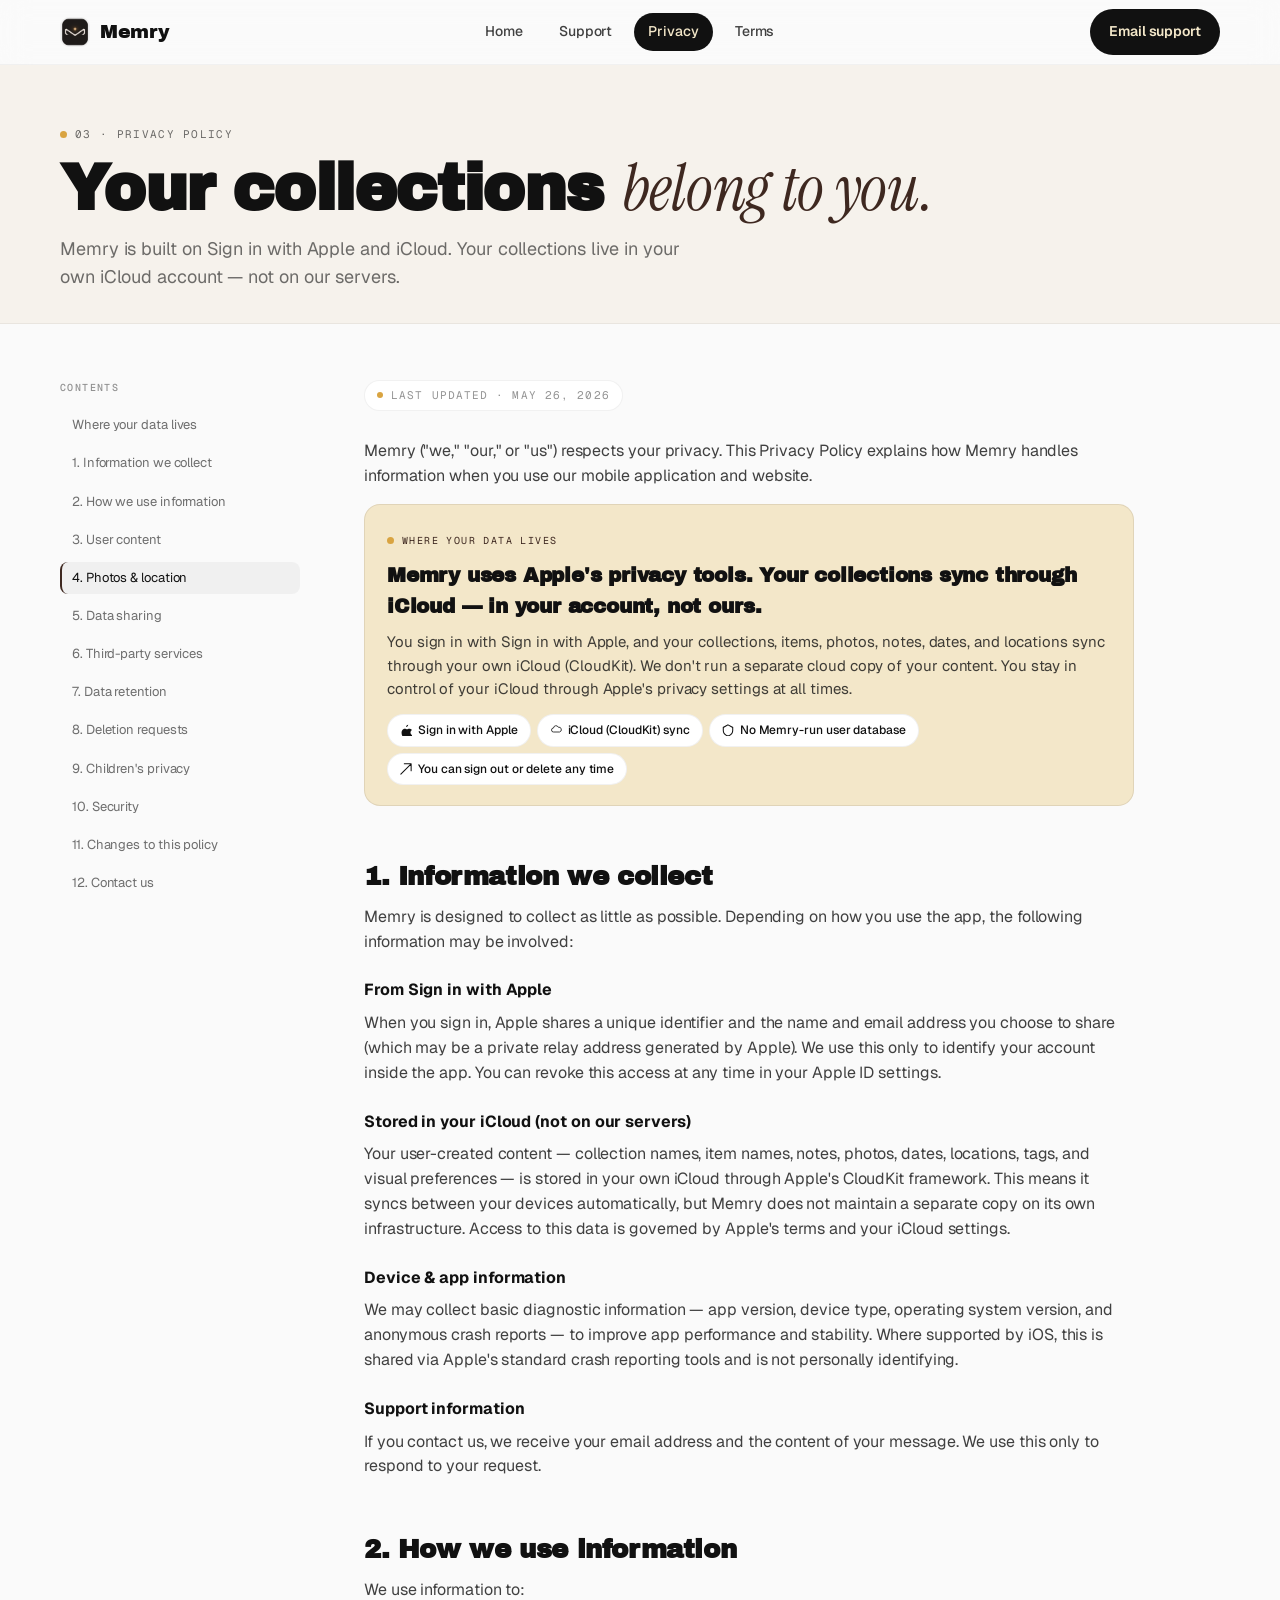
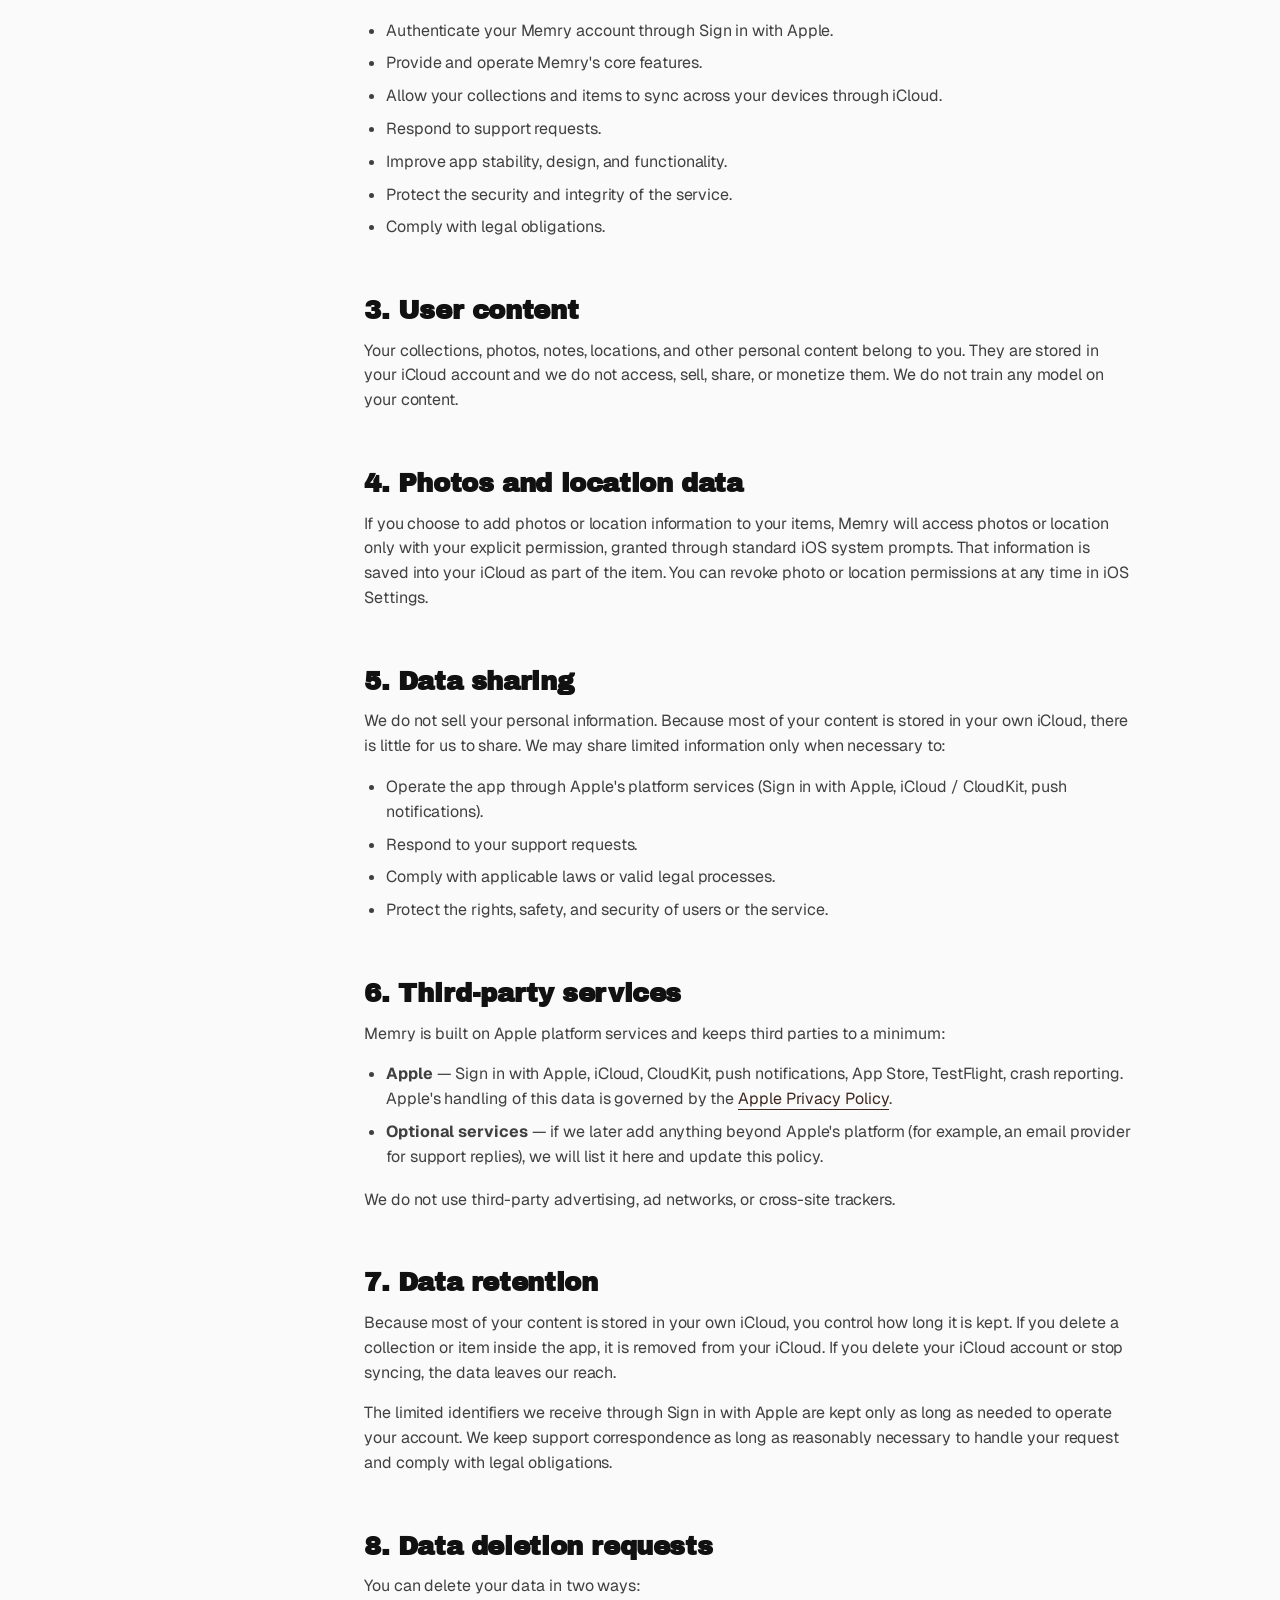
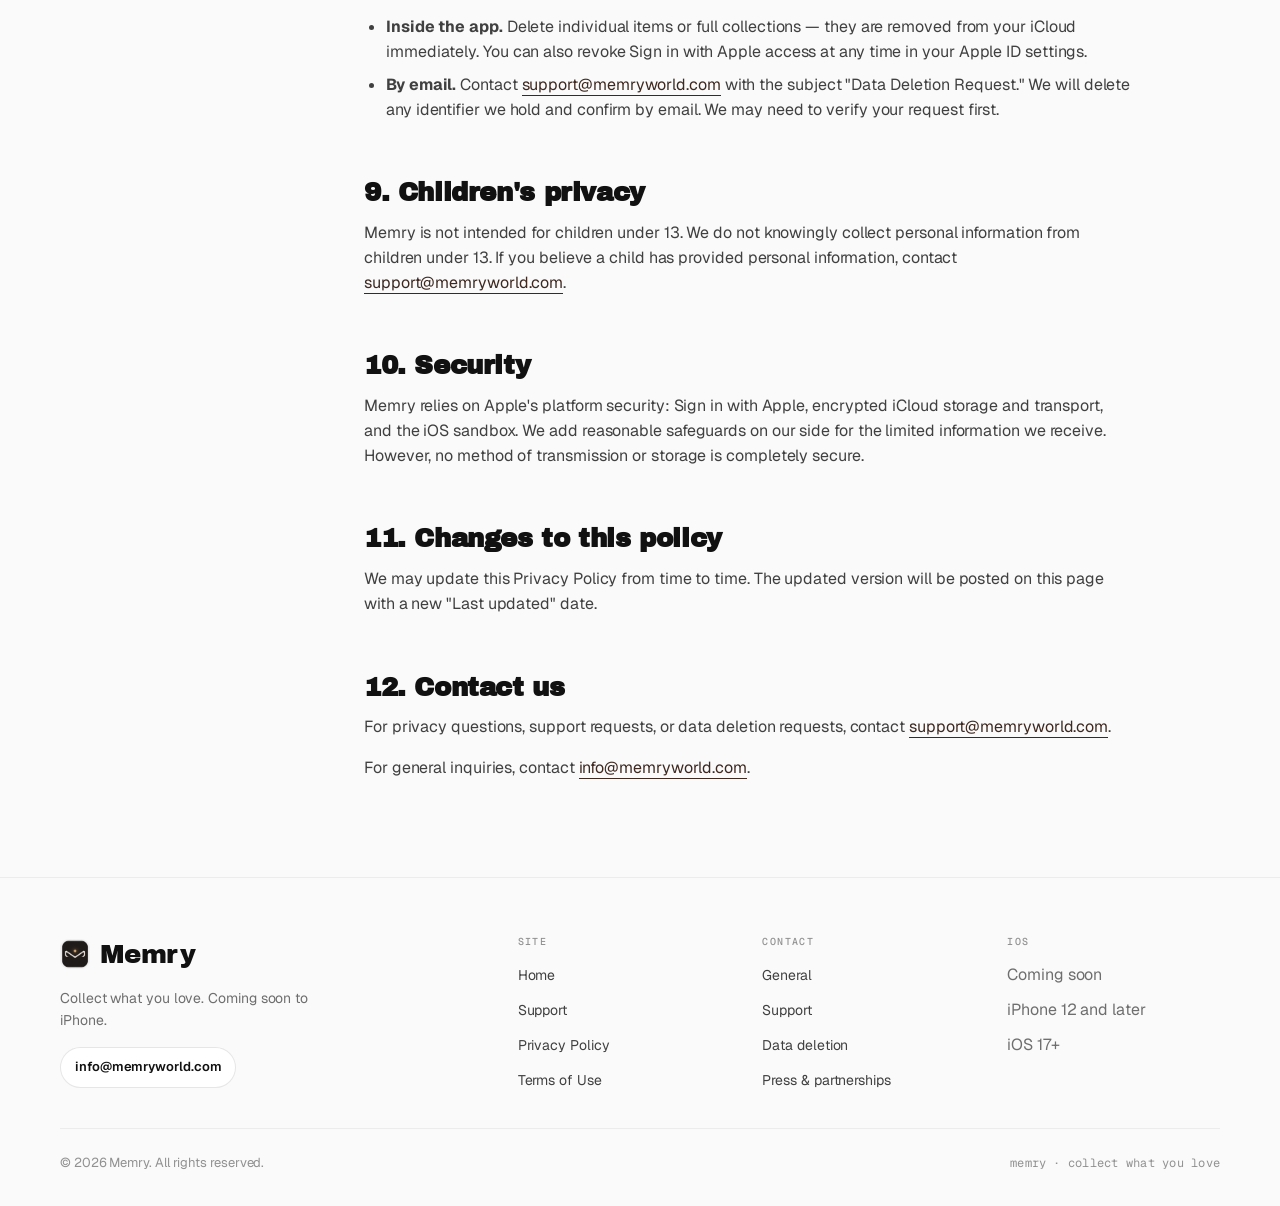
==== privacy.html @ 136f2e0a "Polish: real logo, real Custom Looks screen, mobile pager, misc fixes Brand & icons - assets/icon.pn" ====
<!doctype html>
<html lang="en">
<head>
  <meta charset="utf-8"/>
  <meta name="viewport" content="width=device-width, initial-scale=1, viewport-fit=cover"/>
  <meta name="theme-color" content="#F6F2EC"/>
  <title>Privacy Policy · Memry</title>
  <meta name="description" content="How Memry handles your information. Memry uses Sign in with Apple and iCloud — your collections live in your own iCloud."/>

  <link rel="preconnect" href="https://fonts.googleapis.com"/>
  <link rel="preconnect" href="https://fonts.gstatic.com" crossorigin/>
  <link href="https://fonts.googleapis.com/css2?family=Geist:wght@400;500;600;700&family=Geist+Mono:wght@400;500&family=Archivo+Black&family=Instrument+Serif:ital@0;1&display=swap" rel="stylesheet"/>
  <link rel="stylesheet" href="assets/site.css"/>
  <link rel="icon" type="image/png" href="/assets/icon.png"/>
  <link rel="apple-touch-icon" href="/assets/icon.png"/>
  <style>
    /* small page-local accents for the highlight panel */
    .highlight-card {
      background: var(--cream);
      border: 1px solid rgba(62,40,32,0.10);
      border-radius: var(--radius);
      padding: 22px 22px 20px;
      margin: 0 0 32px;
      position: relative;
    }
    .highlight-card .hc-eyebrow {
      font-family: 'Geist Mono', monospace; font-size: 10px; letter-spacing: 0.14em;
      text-transform: uppercase; color: var(--cocoa); display: inline-flex; align-items: center; gap: 8px;
    }
    .highlight-card .hc-dot { width: 7px; height: 7px; border-radius: 4px; background: var(--mustard); }
    .highlight-card h3 {
      font-family: 'Archivo Black', sans-serif; font-size: 20px; letter-spacing: -0.01em;
      margin: 8px 0 8px;
    }
    .highlight-card p { margin: 0; color: var(--ink80); font-size: 15px; }
    .highlight-card .hc-pills { display: flex; flex-wrap: wrap; gap: 6px; margin-top: 14px; }
    .highlight-card .hc-pill {
      display: inline-flex; align-items: center; gap: 6px;
      background: var(--white); border: 1px solid var(--hair); border-radius: 999px;
      padding: 6px 12px; font-size: 12px; font-weight: 500;
    }
    .highlight-card .hc-pill svg { display: block; }
  </style>
</head>
<body>

<header class="site-header">
  <div class="bar">
    <a href="/" class="brand" aria-label="Memry home">
      <img class="logo-mark" src="/assets/icon.png" alt="" width="30" height="30"/>
      <span class="wordmark">Memry</span>
    </a>
    <nav class="nav nav-desktop" aria-label="Primary">
      <a href="/">Home</a>
      <a href="/support">Support</a>
      <a href="/privacy" class="is-active">Privacy</a>
      <a href="/terms">Terms</a>
    </nav>
    <div class="nav-desktop">
      <a class="btn btn-primary" href="mailto:support@memryworld.com">Email support</a>
    </div>
    <button class="menu-btn" data-nav-open aria-label="Open menu">
      <svg viewBox="0 0 18 18" fill="none"><path d="M2 5h14M2 9h14M2 13h14" stroke="currentColor" stroke-width="1.6" stroke-linecap="round"/></svg>
    </button>
  </div>
</header>

<div class="nav-sheet" data-nav-sheet>
  <div class="panel">
    <div style="display:flex;align-items:center;justify-content:space-between;margin-bottom:8px;">
      <div class="brand"><img class="logo-mark" src="/assets/icon.png" alt="" width="30" height="30"/><span class="wordmark">Memry</span></div>
      <button class="menu-btn" data-nav-close aria-label="Close menu">
        <svg viewBox="0 0 18 18" fill="none"><path d="M4 4l10 10M14 4L4 14" stroke="currentColor" stroke-width="1.6" stroke-linecap="round"/></svg>
      </button>
    </div>
    <a href="/">Home</a>
    <a href="/support">Support</a>
    <a href="/privacy">Privacy</a>
    <a href="/terms">Terms</a>
  </div>
</div>

<section class="doc-hero">
  <div class="wrap">
    <div class="eyebrow"><span style="width:7px;height:7px;border-radius:4px;background:var(--mustard);"></span> 03 · Privacy Policy</div>
    <h1>Your collections <span class="serif">belong to you.</span></h1>
    <p>Memry is built on Sign in with Apple and iCloud. Your collections live in your own iCloud account — not on our servers.</p>
  </div>
</section>

<section class="doc">
  <div class="wrap">
    <div class="doc-grid">

      <aside class="doc-toc">
        <h4>Contents</h4>
        <ul>
          <li><a href="#where">Where your data lives</a></li>
          <li><a href="#information">1. Information we collect</a></li>
          <li><a href="#use">2. How we use information</a></li>
          <li><a href="#content">3. User content</a></li>
          <li><a href="#photos">4. Photos &amp; location</a></li>
          <li><a href="#sharing">5. Data sharing</a></li>
          <li><a href="#third-party">6. Third-party services</a></li>
          <li><a href="#retention">7. Data retention</a></li>
          <li><a href="#deletion">8. Deletion requests</a></li>
          <li><a href="#children">9. Children's privacy</a></li>
          <li><a href="#security">10. Security</a></li>
          <li><a href="#changes">11. Changes to this policy</a></li>
          <li><a href="#contact">12. Contact us</a></li>
        </ul>
      </aside>

      <div class="doc-body">

        <div class="updated">
          <span style="width:6px;height:6px;border-radius:3px;background:var(--mustard);"></span>
          Last updated · May 26, 2026
        </div>

        <p>Memry ("we," "our," or "us") respects your privacy. This Privacy Policy explains how Memry handles information when you use our mobile application and website.</p>

        <!-- Highlight summary -->
        <div class="highlight-card" id="where">
          <span class="hc-eyebrow"><span class="hc-dot"></span> Where your data lives</span>
          <h3>Memry uses Apple's privacy tools. Your collections sync through iCloud — in your account, not ours.</h3>
          <p>You sign in with Sign in with Apple, and your collections, items, photos, notes, dates, and locations sync through your own iCloud (CloudKit). We don't run a separate cloud copy of your content. You stay in control of your iCloud through Apple's privacy settings at all times.</p>
          <div class="hc-pills">
            <span class="hc-pill"><svg width="12" height="12" viewBox="0 0 24 24" fill="currentColor" aria-hidden="true"><path d="M16.365 1.43c0 1.14-.49 2.27-1.18 3.08-.74.9-1.99 1.57-2.99 1.54-.12-1.06.4-2.2 1.14-2.99.82-.88 2.12-1.57 3.03-1.63zM20.93 17.14c-.03-3.32 2.71-4.92 2.83-5-1.54-2.26-3.94-2.57-4.79-2.6-2.04-.21-3.98 1.2-5.02 1.2-1.03 0-2.62-1.17-4.32-1.14-2.22.03-4.28 1.29-5.43 3.27-2.32 4.02-.59 9.94 1.66 13.21 1.1 1.6 2.4 3.38 4.11 3.32 1.66-.07 2.29-1.06 4.3-1.06 2.01 0 2.57 1.06 4.32 1.03 1.78-.03 2.91-1.62 3.99-3.23 1.27-1.85 1.79-3.66 1.82-3.76-.04-.02-3.48-1.34-3.51-5.31z"/></svg> Sign in with Apple</span>
            <span class="hc-pill"><svg width="12" height="12" viewBox="0 0 24 24" fill="none"><path d="M7 16a4 4 0 010-8 5 5 0 019.6-1.5A4 4 0 0119 16H7z" stroke="currentColor" stroke-width="1.6"/></svg> iCloud (CloudKit) sync</span>
            <span class="hc-pill"><svg width="12" height="12" viewBox="0 0 14 14" fill="none"><path d="M7 1l5.5 3v3.5c0 3.3-2.4 5.5-5.5 6.5C3.9 13 1.5 10.8 1.5 7.5V4L7 1z" stroke="currentColor" stroke-width="1.2"/></svg> No Memry-run user database</span>
            <span class="hc-pill"><svg width="12" height="12" viewBox="0 0 14 14" fill="none"><path d="M1 13L13 1M5 1h8v8" stroke="currentColor" stroke-width="1.2" stroke-linecap="round" stroke-linejoin="round"/></svg> You can sign out or delete any time</span>
          </div>
        </div>

        <h2 id="information">1. Information we collect</h2>
        <p>Memry is designed to collect as little as possible. Depending on how you use the app, the following information may be involved:</p>
        <h3>From Sign in with Apple</h3>
        <p>When you sign in, Apple shares a unique identifier and the name and email address you choose to share (which may be a private relay address generated by Apple). We use this only to identify your account inside the app. You can revoke this access at any time in your Apple ID settings.</p>
        <h3>Stored in your iCloud (not on our servers)</h3>
        <p>Your user-created content — collection names, item names, notes, photos, dates, locations, tags, and visual preferences — is stored in your own iCloud through Apple's CloudKit framework. This means it syncs between your devices automatically, but Memry does not maintain a separate copy on its own infrastructure. Access to this data is governed by Apple's terms and your iCloud settings.</p>
        <h3>Device &amp; app information</h3>
        <p>We may collect basic diagnostic information — app version, device type, operating system version, and anonymous crash reports — to improve app performance and stability. Where supported by iOS, this is shared via Apple's standard crash reporting tools and is not personally identifying.</p>
        <h3>Support information</h3>
        <p>If you contact us, we receive your email address and the content of your message. We use this only to respond to your request.</p>

        <h2 id="use">2. How we use information</h2>
        <p>We use information to:</p>
        <ul>
          <li>Authenticate your Memry account through Sign in with Apple.</li>
          <li>Provide and operate Memry's core features.</li>
          <li>Allow your collections and items to sync across your devices through iCloud.</li>
          <li>Respond to support requests.</li>
          <li>Improve app stability, design, and functionality.</li>
          <li>Protect the security and integrity of the service.</li>
          <li>Comply with legal obligations.</li>
        </ul>

        <h2 id="content">3. User content</h2>
        <p>Your collections, photos, notes, locations, and other personal content belong to you. They are stored in your iCloud account and we do not access, sell, share, or monetize them. We do not train any model on your content.</p>

        <h2 id="photos">4. Photos and location data</h2>
        <p>If you choose to add photos or location information to your items, Memry will access photos or location only with your explicit permission, granted through standard iOS system prompts. That information is saved into your iCloud as part of the item. You can revoke photo or location permissions at any time in iOS Settings.</p>

        <h2 id="sharing">5. Data sharing</h2>
        <p>We do not sell your personal information. Because most of your content is stored in your own iCloud, there is little for us to share. We may share limited information only when necessary to:</p>
        <ul>
          <li>Operate the app through Apple's platform services (Sign in with Apple, iCloud / CloudKit, push notifications).</li>
          <li>Respond to your support requests.</li>
          <li>Comply with applicable laws or valid legal processes.</li>
          <li>Protect the rights, safety, and security of users or the service.</li>
        </ul>

        <h2 id="third-party">6. Third-party services</h2>
        <p>Memry is built on Apple platform services and keeps third parties to a minimum:</p>
        <ul>
          <li><strong>Apple</strong> — Sign in with Apple, iCloud, CloudKit, push notifications, App Store, TestFlight, crash reporting. Apple's handling of this data is governed by the <a class="link" href="https://www.apple.com/legal/privacy/" target="_blank" rel="noopener">Apple Privacy Policy</a>.</li>
          <li><strong>Optional services</strong> — if we later add anything beyond Apple's platform (for example, an email provider for support replies), we will list it here and update this policy.</li>
        </ul>
        <p>We do not use third-party advertising, ad networks, or cross-site trackers.</p>

        <h2 id="retention">7. Data retention</h2>
        <p>Because most of your content is stored in your own iCloud, you control how long it is kept. If you delete a collection or item inside the app, it is removed from your iCloud. If you delete your iCloud account or stop syncing, the data leaves our reach.</p>
        <p>The limited identifiers we receive through Sign in with Apple are kept only as long as needed to operate your account. We keep support correspondence as long as reasonably necessary to handle your request and comply with legal obligations.</p>

        <h2 id="deletion">8. Data deletion requests</h2>
        <p>You can delete your data in two ways:</p>
        <ul>
          <li><strong>Inside the app.</strong> Delete individual items or full collections — they are removed from your iCloud immediately. You can also revoke Sign in with Apple access at any time in your Apple ID settings.</li>
          <li><strong>By email.</strong> Contact <a class="link" href="mailto:support@memryworld.com?subject=Data%20Deletion%20Request">support@memryworld.com</a> with the subject "Data Deletion Request." We will delete any identifier we hold and confirm by email. We may need to verify your request first.</li>
        </ul>

        <h2 id="children">9. Children's privacy</h2>
        <p>Memry is not intended for children under 13. We do not knowingly collect personal information from children under 13. If you believe a child has provided personal information, contact <a class="link" href="mailto:support@memryworld.com">support@memryworld.com</a>.</p>

        <h2 id="security">10. Security</h2>
        <p>Memry relies on Apple's platform security: Sign in with Apple, encrypted iCloud storage and transport, and the iOS sandbox. We add reasonable safeguards on our side for the limited information we receive. However, no method of transmission or storage is completely secure.</p>

        <h2 id="changes">11. Changes to this policy</h2>
        <p>We may update this Privacy Policy from time to time. The updated version will be posted on this page with a new "Last updated" date.</p>

        <h2 id="contact">12. Contact us</h2>
        <p>For privacy questions, support requests, or data deletion requests, contact <a class="link" href="mailto:support@memryworld.com">support@memryworld.com</a>.</p>
        <p>For general inquiries, contact <a class="link" href="mailto:info@memryworld.com">info@memryworld.com</a>.</p>

      </div>
    </div>
  </div>
</section>

<footer class="site-footer">
  <div class="wrap">
    <div class="grid">
      <div class="brand-blk">
        <div class="brand" style="margin-bottom:14px;"><img class="logo-mark" src="/assets/icon.png" alt="" width="30" height="30"/><span class="word">Memry</span></div>
        <p>Collect what you love. Coming soon to iPhone.</p>
        <a class="btn btn-soft" href="mailto:info@memryworld.com" style="font-size:13px;padding:9px 14px;">info@memryworld.com</a>
      </div>
      <div>
        <h4>Site</h4>
        <ul><li><a href="/">Home</a></li><li><a href="/support">Support</a></li><li><a href="/privacy">Privacy Policy</a></li><li><a href="/terms">Terms of Use</a></li></ul>
      </div>
      <div>
        <h4>Contact</h4>
        <ul><li><a href="mailto:info@memryworld.com">General</a></li><li><a href="mailto:support@memryworld.com">Support</a></li><li><a href="mailto:support@memryworld.com?subject=Data%20Deletion%20Request">Data deletion</a></li><li><a href="mailto:info@memryworld.com?subject=Press">Press &amp; partnerships</a></li></ul>
      </div>
      <div>
        <h4>iOS</h4>
        <ul><li><span class="muted">Coming soon</span></li><li><span class="muted">iPhone 12 and later</span></li><li><span class="muted">iOS 17+</span></li></ul>
      </div>
    </div>
    <div class="legal"><div>© 2026 Memry. All rights reserved.</div><div class="mono">memry · collect what you love</div></div>
  </div>
</footer>

<script src="assets/site.js"></script>
</body>
</html>
---- assets/site.css ----
/* =========================================================================
   Memry · marketing site
   Visual DNA continues the in-app system: warm white, near-black ink,
   storybook pastel grounds, Rhode-warm accents, Geist + Archivo Black.
   ========================================================================= */

:root {
  /* Surfaces */
  --white:   #FFFFFF;
  --paper:   #FAFAFA;
  --paper2:  #F4F4F3;
  --warm:    #F6F2EC;        /* warm off-white band */
  --hair:    rgba(17,17,17,0.06);
  --hairS:   rgba(17,17,17,0.04);
  --line:    rgba(17,17,17,0.10);

  /* Ink */
  --ink:     #111111;
  --ink80:   rgba(17,17,17,0.80);
  --ink60:   rgba(17,17,17,0.60);
  --ink45:   rgba(17,17,17,0.45);
  --ink30:   rgba(17,17,17,0.30);

  /* Storybook pastel grounds */
  --blush:   #F7D5D5;
  --mint:    #CFE3D2;
  --butter:  #F6E7B2;
  --sky:     #C9DEEA;
  --lilac:   #DDD0E6;
  --peach:   #F4D7C2;
  --sage:    #D4DFC7;
  --rose:    #EFBAB7;
  --cream:   #F3E7C9;

  /* Deeper accents — wordmarks, subjects, stamps */
  --cocoa:   #3E2820;
  --mustard: #D9A441;
  --tomato:  #E04B3B;
  --navy:    #1E2A55;
  --forest:  #2E4A36;
  --plum:    #6B4A6E;
  --clay:    #C07258;
  --hotpink: #E85A8C;

  --radius-sm: 10px;
  --radius:    16px;
  --radius-lg: 24px;
  --radius-xl: 32px;

  --shadow-sm: 0 1px 2px rgba(17,17,17,0.04), 0 1px 1px rgba(17,17,17,0.03);
  --shadow:    0 8px 24px -8px rgba(17,17,17,0.10), 0 2px 6px rgba(17,17,17,0.04);
  --shadow-lg: 0 24px 48px -16px rgba(17,17,17,0.18), 0 6px 16px rgba(17,17,17,0.06);

  --container: 1200px;
  --gutter: 20px;
}

* { box-sizing: border-box; }
html { scroll-behavior: smooth; -webkit-text-size-adjust: 100%; }
body {
  margin: 0;
  background: var(--paper);
  color: var(--ink);
  font-family: 'Geist', -apple-system, BlinkMacSystemFont, 'Helvetica Neue', sans-serif;
  font-size: 16px;
  line-height: 1.55;
  letter-spacing: -0.005em;
  -webkit-font-smoothing: antialiased;
  text-rendering: optimizeLegibility;
}

img, svg { display: block; max-width: 100%; }
a { color: inherit; text-decoration: none; }
button { font: inherit; cursor: pointer; }

/* utilities --------------------------------------------------------------- */
.mono     { font-family: 'Geist Mono', ui-monospace, Menlo, monospace; letter-spacing: 0.02em; }
.display  { font-family: 'Archivo Black', 'Geist', sans-serif; letter-spacing: -0.015em; line-height: 0.96; }
.serif    { font-family: 'Instrument Serif', 'Iowan Old Style', Georgia, serif; font-style: italic; letter-spacing: -0.005em; }
.wrap     { max-width: var(--container); margin: 0 auto; padding: 0 var(--gutter); }
.eyebrow  { font-family: 'Geist Mono', ui-monospace, Menlo, monospace; font-size: 11px; letter-spacing: 0.12em; text-transform: uppercase; color: var(--ink60); }
.muted    { color: var(--ink60); }

/* =========================================================================
   HEADER
   ========================================================================= */
.site-header {
  position: sticky; top: 0; z-index: 50;
  background: rgba(250,250,250,0.82);
  backdrop-filter: saturate(180%) blur(14px);
  -webkit-backdrop-filter: saturate(180%) blur(14px);
  border-bottom: 1px solid var(--hairS);
}
.site-header .bar {
  display: flex; align-items: center; justify-content: space-between;
  height: 64px; max-width: var(--container); margin: 0 auto; padding: 0 var(--gutter);
}
.brand { display: flex; align-items: center; gap: 10px; }
.brand .logo-mark {
  width: 30px; height: 30px; border-radius: 9px;
  display: block;
  object-fit: cover;
}
.brand .wordmark {
  font-family: 'Archivo Black', sans-serif; font-size: 19px; letter-spacing: -0.015em; color: var(--ink);
}

.nav { display: flex; align-items: center; gap: 8px; }
.nav a {
  padding: 8px 14px; border-radius: 999px; font-size: 14px; font-weight: 500; color: var(--ink80);
  transition: background .15s, color .15s;
}
.nav a:hover { background: var(--hair); color: var(--ink); }
.nav a.is-active { background: var(--ink); color: var(--cream); }

.btn {
  display: inline-flex; align-items: center; gap: 8px;
  padding: 11px 18px; border-radius: 999px; font-size: 14px; font-weight: 600;
  border: 1px solid transparent; transition: transform .15s, background .15s, border-color .15s, box-shadow .15s;
  white-space: nowrap;
}
.btn-primary { background: var(--ink); color: var(--cream); }
.btn-primary:hover { transform: translateY(-1px); box-shadow: var(--shadow); }
.btn-ghost  { background: transparent; color: var(--ink); border-color: var(--line); }
.btn-ghost:hover  { background: var(--ink); color: var(--cream); border-color: var(--ink); }
.btn-soft   { background: var(--white); color: var(--ink); border-color: var(--line); }
.btn-soft:hover { background: var(--ink); color: var(--cream); border-color: var(--ink); }

.menu-btn {
  display: none; width: 40px; height: 40px; border-radius: 999px;
  border: 1px solid var(--line); background: var(--white); color: var(--ink);
  align-items: center; justify-content: center;
}
.menu-btn svg { width: 18px; height: 18px; }

@media (max-width: 760px) {
  .nav-desktop { display: none; }
  .menu-btn    { display: inline-flex; }
  .site-header .bar { height: 60px; }
}

/* mobile nav sheet */
.nav-sheet {
  position: fixed; inset: 0; z-index: 60; background: rgba(17,17,17,0.36);
  opacity: 0; pointer-events: none; transition: opacity .2s;
}
.nav-sheet[data-open="true"] { opacity: 1; pointer-events: auto; }
.nav-sheet .panel {
  position: absolute; top: 12px; right: 12px; left: 12px;
  background: var(--white); border-radius: var(--radius-lg); padding: 22px;
  box-shadow: var(--shadow-lg);
  transform: translateY(-12px) scale(0.98); transition: transform .25s;
}
.nav-sheet[data-open="true"] .panel { transform: translateY(0) scale(1); }
.nav-sheet .panel a {
  display: flex; align-items: center; justify-content: space-between;
  padding: 14px 4px; border-bottom: 1px solid var(--hairS);
  font-size: 17px; font-weight: 500;
}
.nav-sheet .panel a:last-of-type { border-bottom: 0; }
.nav-sheet .panel .cta { margin-top: 16px; display: grid; gap: 10px; }

/* =========================================================================
   HERO
   ========================================================================= */
.hero {
  position: relative;
  padding: 64px 0 60px;
  overflow: hidden;
}
.hero .grid {
  display: grid; grid-template-columns: 1.05fr 0.95fr; gap: 56px; align-items: center;
}
.hero .eyebrow { margin-bottom: 18px; display: inline-flex; align-items: center; gap: 8px; }
.hero .eyebrow .dot { width: 7px; height: 7px; border-radius: 4px; background: var(--mustard); }

.headline {
  font-family: 'Archivo Black', sans-serif;
  font-size: clamp(40px, 7vw, 84px);
  line-height: 0.96; letter-spacing: -0.025em;
  margin: 0 0 22px;
  text-wrap: balance;
}
.headline .serif {
  font-family: 'Instrument Serif', Georgia, serif;
  font-weight: 400; font-style: italic;
  letter-spacing: -0.01em;
  color: var(--cocoa);
}
.sub {
  font-size: clamp(16px, 1.6vw, 19px); color: var(--ink60);
  max-width: 52ch; margin: 0 0 28px;
  text-wrap: pretty;
}
.cta-row { display: flex; flex-wrap: wrap; gap: 10px; align-items: center; }

.tiny-meta {
  margin-top: 22px; display: flex; flex-wrap: wrap; gap: 18px; align-items: center;
  color: var(--ink45); font-size: 13px;
}
.tiny-meta .pill {
  display: inline-flex; align-items: center; gap: 8px;
  padding: 6px 12px; border: 1px solid var(--line); border-radius: 999px;
  background: var(--white);
}

/* hero stage — phone + floating stickers */
.hero-stage {
  position: relative; aspect-ratio: 1/1.02;
  display: grid; place-items: center;
}
.phone {
  position: relative;
  width: 290px; aspect-ratio: 1206 / 2622;
  border-radius: 46px;
  background: #111;
  padding: 8px;
  box-shadow:
    0 40px 80px -30px rgba(17,17,17,0.45),
    0 18px 36px -16px rgba(17,17,17,0.20),
    inset 0 0 0 1.5px rgba(255,255,255,0.06);
  z-index: 2;
}
.phone .screen {
  position: relative;
  width: 100%; height: 100%;
  background: var(--paper);
  border-radius: 38px;
  overflow: hidden;
}

.float {
  position: absolute; z-index: 3;
  filter: drop-shadow(0 18px 28px rgba(17,17,17,0.16));
  animation: floaty 7s ease-in-out infinite;
}
.float.f1 { top: 4%; left: auto; right: calc(50% + 130px); width: 150px; animation-delay: -1.2s; }
.float.f2 { top: 12%; right: 1%;  width: 130px; animation-delay: -2.4s; }
.float.f3 { bottom: 18%; left: 1%; width: 160px; animation-delay: -3.6s; }
.float.f4 { bottom: 4%; right: 4%; width: 140px; animation-delay: -4.8s; }
@keyframes floaty {
  0%,100% { transform: translateY(0) rotate(var(--r,0deg)); }
  50%     { transform: translateY(-10px) rotate(calc(var(--r,0deg) + 1.2deg)); }
}

/* postage-stamp wrapper for the travel stamp float */
.stamp-postage {
  width: 100%;
  display: block;
  filter: drop-shadow(0 10px 16px rgba(17,17,17,0.18));
}
.stamp-postage svg {
  display: block; width: 100%; height: auto;
}

@media (max-width: 1024px) {
  .hero { padding: 28px 0 40px; }
  .hero .grid { grid-template-columns: 1fr; gap: 28px; }
  .hero-stage {
    aspect-ratio: auto;
    height: auto;
    min-height: 0;
    padding: 36px 6px;
    width: 100%;
    max-width: 480px;
    margin: 0 auto;
  }
  .phone {
    width: min(78vw, 320px);
    padding: 7px;
    border-radius: 40px;
  }
  .phone .screen { border-radius: 33px; }
  /* tighter floats that peek from the corners of the phone */
  .float.f1 { top: 0;    left: 0;    right: auto; width: 118px; }
  .float.f2 { top: 14%;  right: 0;   width: 100px; }
  .float.f3 { bottom: 18%; left: 0;  width: 122px; }
  .float.f4 { bottom: 0; right: 0;   width: 110px; }
}
@media (max-width: 420px) {
  .hero-stage { padding: 24px 0; }
  .phone { width: 80vw; }
  .float.f1 { width: 92px;  top: 0;    left: 0; }
  .float.f2 { width: 80px;  top: 12%;  right: 0; }
  .float.f3 { width: 96px;  bottom: 16%; left: 0; }
  .float.f4 { width: 86px;  bottom: 0; right: 0; }
}

/* sticker base */
.sticker {
  border-radius: 18px;
  border: 4px solid var(--white);
  background: var(--white);
  overflow: hidden;
  transform: rotate(var(--r,0deg));
}
.sticker .pad {
  border-radius: 14px;
  padding: 14px 14px 12px;
  display: grid; gap: 6px;
}
.sticker .top {
  display: flex; align-items: center; gap: 8px;
  font-family: 'Geist Mono', monospace; font-size: 10px; letter-spacing: 0.08em; text-transform: uppercase;
}
.sticker .num {
  font-family: 'Archivo Black', sans-serif; font-size: 28px; line-height: 1;
}
.sticker .lbl {
  font-size: 13px; font-weight: 600;
}

/* =========================================================================
   SECTION SHELL
   ========================================================================= */
.section { padding: 88px 0; position: relative; }
.section.compact { padding: 64px 0; }
.section.warm { background: var(--warm); }
.section.cocoa { background: var(--cocoa); color: var(--cream); }
.section.cocoa .muted { color: rgba(243,231,201,0.7); }
.section.cocoa .eyebrow { color: rgba(243,231,201,0.7); }

.section .head {
  display: flex; align-items: flex-end; justify-content: space-between;
  gap: 24px; margin-bottom: 40px;
}
.section .head .title {
  font-family: 'Archivo Black', sans-serif;
  font-size: clamp(30px, 4.5vw, 52px); line-height: 1.0; letter-spacing: -0.02em;
  margin: 12px 0 0; max-width: 22ch; text-wrap: balance;
}
.section .head .title .serif {
  font-family: 'Instrument Serif', Georgia, serif; font-style: italic; font-weight: 400;
  color: var(--cocoa);
}
.section.cocoa .head .title .serif { color: var(--butter); }
.section .head p { color: var(--ink60); max-width: 36ch; margin: 0; font-size: 16px; }

@media (max-width: 1024px) {
  .section { padding: 64px 0; }
  .section .head { flex-direction: column; align-items: flex-start; gap: 12px; margin-bottom: 28px; }
}

/* =========================================================================
   3-UP CARDS (What is Memry, Why Memry)
   ========================================================================= */
.three-up { display: grid; grid-template-columns: repeat(3, 1fr); gap: 16px; }
@media (max-width: 1024px) { .three-up { grid-template-columns: repeat(2, 1fr); } }
@media (max-width: 640px)  { .three-up { grid-template-columns: 1fr; } }

.tile {
  position: relative;
  background: var(--white);
  border: 1px solid var(--hair);
  border-radius: var(--radius-lg);
  padding: 24px;
  display: flex; flex-direction: column; gap: 14px;
  min-height: 260px;
  transition: transform .25s, box-shadow .25s, border-color .25s;
}
.tile:hover { transform: translateY(-3px); box-shadow: var(--shadow); border-color: var(--line); }
.tile .icon {
  width: 56px; height: 56px; border-radius: 16px;
  display: grid; place-items: center;
}
.tile h3 {
  font-family: 'Archivo Black', sans-serif; font-size: 22px; letter-spacing: -0.01em; margin: 6px 0 0;
}
.tile p { color: var(--ink60); margin: 0; font-size: 15px; }
.tile .stamp {
  position: absolute; top: 18px; right: 18px;
  font-family: 'Geist Mono', monospace; font-size: 10px; letter-spacing: 0.12em;
  text-transform: uppercase; color: var(--ink30);
}

/* =========================================================================
   FEATURE TABS
   ========================================================================= */
.feat-wrap {
  background: var(--white); border: 1px solid var(--hair); border-radius: var(--radius-lg);
  overflow: hidden;
}
.feat-tabs {
  display: flex; overflow-x: auto; gap: 4px; padding: 12px;
  border-bottom: 1px solid var(--hair); scrollbar-width: none;
}
.feat-tabs::-webkit-scrollbar { display: none; }
.feat-tab {
  border: 1px solid transparent;
  background: transparent;
  padding: 10px 16px; border-radius: 999px; white-space: nowrap;
  font-size: 14px; font-weight: 600; color: var(--ink60);
  transition: background .15s, color .15s, border-color .15s;
  display: inline-flex; align-items: center; gap: 8px;
}
.feat-tab .idx {
  font-family: 'Geist Mono', monospace; font-size: 10px; color: var(--ink30); font-weight: 500;
}
.feat-tab:hover { color: var(--ink); background: var(--paper2); }
.feat-tab[aria-selected="true"] {
  background: var(--ink); color: var(--cream); border-color: var(--ink);
}
.feat-tab[aria-selected="true"] .idx { color: rgba(243,231,201,0.55); }

.feat-panel {
  display: grid; grid-template-columns: 1fr 1fr; gap: 0;
  min-height: 460px;
}
@media (max-width: 1024px) { .feat-panel { grid-template-columns: 1fr; } }

.feat-text { padding: 44px; display: flex; flex-direction: column; justify-content: center; gap: 18px; }
.feat-text .eyebrow { display: inline-flex; align-items: center; gap: 8px; }
.feat-text h3 {
  font-family: 'Archivo Black', sans-serif;
  font-size: clamp(28px, 3.4vw, 40px); letter-spacing: -0.02em; line-height: 1.0;
  margin: 0;
}
.feat-text p { color: var(--ink60); margin: 0; font-size: 16px; max-width: 38ch; }
.feat-text ul { list-style: none; padding: 0; margin: 4px 0 0; display: grid; gap: 8px; }
.feat-text li { display: flex; align-items: center; gap: 10px; font-size: 14px; color: var(--ink80); }
.feat-text li .dot { width: 6px; height: 6px; border-radius: 4px; background: var(--cocoa); }

.feat-visual { position: relative; overflow: hidden; min-height: 380px; }

/* mini device frame for the feature visuals */
.feat-device {
  position: absolute; inset: 0;
  display: grid; place-items: center;
  padding: 28px;
}
.feat-device .mini {
  position: relative;
  width: min(56%, 232px); aspect-ratio: 1206 / 2622;
  border-radius: 36px;
  background: #111;
  padding: 6px;
  box-shadow:
    0 30px 60px -20px rgba(0,0,0,0.35),
    0 12px 28px -10px rgba(0,0,0,0.22),
    inset 0 0 0 1.2px rgba(255,255,255,0.06);
  transform: rotate(var(--mr, -3deg));
  transition: transform .45s cubic-bezier(.2,.7,.3,1.2);
}
.feat-panel:hover .feat-device .mini { transform: rotate(0) translateY(-4px); }
.feat-device .mini img {
  display: block;
  width: 100%; height: 100%;
  object-fit: cover;
  border-radius: 30px;
}
.feat-device .deco-sticker {
  position: absolute;
  font-family: 'Geist Mono', monospace; font-size: 10px;
  text-transform: uppercase; letter-spacing: 0.1em;
  padding: 6px 11px; border-radius: 999px;
  background: var(--white); border: 1px solid var(--hair);
  box-shadow: 0 10px 24px rgba(17,17,17,0.10);
  z-index: 2;
  display: inline-flex; align-items: center; gap: 8px;
}
.feat-device .deco-sticker .dot { width: 7px; height: 7px; border-radius: 4px; }

@media (max-width: 1024px) {
  .feat-device { padding: 32px; }
  .feat-device .mini { width: 200px; }
}

/* mobile pagination dots — replace the scrolly tab row at narrow widths */
.feat-dots {
  display: none;
  justify-content: center;
  align-items: center;
  gap: 4px;
  padding: 14px 12px 16px;
  border-top: 1px solid var(--hair);
  background: var(--white);
}
.feat-dot {
  border: 0; background: transparent;
  min-width: 34px; height: 30px;
  padding: 0 8px;
  border-radius: 999px;
  font-family: 'Geist Mono', monospace; font-size: 11px; letter-spacing: 0.08em;
  color: var(--ink30);
  cursor: pointer;
  transition: background .18s, color .18s, transform .18s;
}
.feat-dot:hover { background: var(--paper2); color: var(--ink60); }
.feat-dot[aria-selected="true"] {
  background: var(--ink); color: var(--cream);
}
@media (max-width: 760px) {
  .feat-dots { display: flex; }
  /* hide the cramped tab row on mobile — the dot pager takes over */
  .feat-tabs { display: none; }
}

/* =========================================================================
   EXAMPLE COLLECTIONS — horizontal carousel + grid
   ========================================================================= */
.ex-rail {
  display: grid; grid-auto-flow: column; grid-auto-columns: 240px;
  gap: 16px; overflow-x: auto; padding: 4px 4px 28px;
  scroll-snap-type: x mandatory;
  scrollbar-width: none; -webkit-overflow-scrolling: touch;
}
.ex-rail::-webkit-scrollbar { display: none; }
.ex-card {
  scroll-snap-align: start;
  background: var(--white); border: 1px solid var(--hair); border-radius: var(--radius);
  padding: 14px; display: flex; flex-direction: column; gap: 12px;
  transition: transform .2s, box-shadow .2s;
}
.ex-card:hover { transform: translateY(-3px); box-shadow: var(--shadow); }
.ex-card .cover {
  position: relative; aspect-ratio: 1/1; border-radius: 12px; overflow: hidden;
}
.ex-card .meta {
  display: flex; align-items: center; justify-content: space-between;
}
.ex-card .name {
  font-family: 'Archivo Black', sans-serif; font-size: 15px; letter-spacing: -0.01em;
  line-height: 1.15;
}
.ex-card .cat { font-family: 'Geist Mono', monospace; font-size: 10px; letter-spacing: 0.08em; text-transform: uppercase; color: var(--ink45); }
.ex-card .count { font-size: 12px; color: var(--ink45); font-weight: 600; }

/* =========================================================================
   LAUNCH SECTION
   ========================================================================= */
.launch {
  background: var(--cocoa); color: var(--cream);
  border-radius: var(--radius-xl);
  padding: 56px;
  position: relative; overflow: hidden;
}
.launch .grid { display: grid; grid-template-columns: 1.1fr 0.9fr; gap: 32px; align-items: center; }
.launch h2 {
  font-family: 'Archivo Black', sans-serif;
  font-size: clamp(34px, 4.6vw, 56px); line-height: 1; letter-spacing: -0.02em; margin: 0 0 16px;
}
.launch h2 .serif { font-family: 'Instrument Serif', Georgia, serif; font-style: italic; font-weight: 400; color: var(--butter); }
.launch p { color: rgba(243,231,201,0.78); font-size: 17px; max-width: 42ch; margin: 0 0 28px; }
.launch .btn-cream { background: var(--cream); color: var(--cocoa); }
.launch .btn-cream:hover { background: var(--white); }
.launch .btn-outline { background: transparent; color: var(--cream); border-color: rgba(243,231,201,0.3); }
.launch .btn-outline:hover { background: rgba(243,231,201,0.10); border-color: var(--cream); }
.launch .email { display: inline-flex; gap: 8px; align-items: center; margin-top: 18px; color: var(--butter); font-family: 'Geist Mono', monospace; font-size: 13px; }

.launch .passport {
  position: relative; aspect-ratio: 0.72/1; max-width: 360px; justify-self: end;
  border-radius: 18px; background: var(--mustard);
  padding: 20px; box-shadow: 0 30px 60px -20px rgba(0,0,0,0.4);
  transform: rotate(-2deg);
}
.launch .passport::after {
  content: ''; position: absolute; inset: 14px; border: 1.5px solid rgba(62,40,32,0.35);
  border-radius: 12px; pointer-events: none;
}
.launch .passport .pass-top { display: flex; justify-content: space-between; color: var(--cocoa); font-family: 'Geist Mono', monospace; font-size: 11px; letter-spacing: 0.1em; }
.launch .passport .crest {
  margin: 32px auto 18px; width: 110px; height: 110px;
}
.launch .passport .pass-name {
  font-family: 'Archivo Black', sans-serif; font-size: 32px; letter-spacing: -0.02em; text-align: center; color: var(--cocoa);
}
.launch .passport .pass-sub {
  font-family: 'Instrument Serif', Georgia, serif; font-style: italic; text-align: center; color: rgba(62,40,32,0.7); font-size: 14px; margin-top: 4px;
}
.launch .passport .stamps {
  position: absolute; inset: 0; pointer-events: none;
}
.launch .passport .stamp {
  position: absolute; width: 78px; height: 78px; border-radius: 50%;
  border: 2px dashed rgba(62,40,32,0.4); display: grid; place-items: center;
  color: rgba(62,40,32,0.55); font-family: 'Geist Mono', monospace; font-size: 9px; text-align: center;
  line-height: 1.2; padding: 4px;
}
.launch .passport .stamp.s1 { top: 16%; right: -22px; transform: rotate(12deg); }
.launch .passport .stamp.s2 { bottom: 22%; left: -22px; transform: rotate(-14deg); }

@media (max-width: 1024px) {
  .launch { padding: 32px; border-radius: var(--radius-lg); }
  .launch .grid { grid-template-columns: 1fr; gap: 28px; }
  .launch .passport { transform: rotate(-2deg) scale(0.85); justify-self: center; margin-top: 6px; }
}

/* =========================================================================
   FOOTER
   ========================================================================= */
.site-footer {
  background: var(--paper); padding: 56px 0 32px;
  border-top: 1px solid var(--hair);
}
.site-footer .grid {
  display: grid; grid-template-columns: 2fr 1fr 1fr 1fr; gap: 32px;
  padding-bottom: 36px; border-bottom: 1px solid var(--hair);
}
.site-footer .brand-blk .word {
  font-family: 'Archivo Black', sans-serif; font-size: 26px; letter-spacing: -0.02em;
}
.site-footer .brand-blk p { color: var(--ink60); margin: 6px 0 16px; max-width: 28ch; font-size: 14px; }
.site-footer h4 {
  font-family: 'Geist Mono', monospace; font-size: 10px; letter-spacing: 0.14em;
  text-transform: uppercase; color: var(--ink45); margin: 0 0 14px; font-weight: 500;
}
.site-footer ul { list-style: none; padding: 0; margin: 0; display: grid; gap: 10px; }
.site-footer li a { font-size: 14px; color: var(--ink80); transition: color .15s; }
.site-footer li a:hover { color: var(--ink); }
.site-footer .legal {
  display: flex; justify-content: space-between; align-items: center;
  padding-top: 24px; color: var(--ink45); font-size: 13px;
}
.site-footer .legal .mono { font-size: 12px; }

@media (max-width: 1024px) {
  .site-footer .grid { grid-template-columns: 1fr 1fr; gap: 28px; }
  .site-footer .brand-blk { grid-column: 1 / -1; }
  .site-footer .legal { flex-direction: column; gap: 8px; align-items: flex-start; }
}
@media (max-width: 520px) {
  .site-footer .grid { grid-template-columns: 1fr; }
}

/* =========================================================================
   DOC PAGES (support / privacy / terms)
   ========================================================================= */
.doc-hero {
  padding: 56px 0 32px;
  border-bottom: 1px solid var(--hair);
  background: var(--warm);
}
.doc-hero .eyebrow { margin-bottom: 14px; display: inline-flex; align-items: center; gap: 8px; }
.doc-hero h1 {
  font-family: 'Archivo Black', sans-serif; font-size: clamp(36px, 5.5vw, 64px);
  letter-spacing: -0.025em; line-height: 1; margin: 0 0 14px;
}
.doc-hero h1 .serif { font-family: 'Instrument Serif', Georgia, serif; font-style: italic; font-weight: 400; color: var(--cocoa); }
.doc-hero p { color: var(--ink60); font-size: 18px; max-width: 54ch; margin: 0; }

.doc { padding: 56px 0 80px; }
.doc-grid { display: grid; grid-template-columns: 240px 1fr; gap: 64px; align-items: start; }
@media (max-width: 1024px) { .doc-grid { grid-template-columns: 1fr; gap: 24px; } }

.doc-toc {
  position: sticky; top: 80px;
  font-size: 13px;
}
.doc-toc h4 {
  font-family: 'Geist Mono', monospace; font-size: 10px; letter-spacing: 0.14em;
  text-transform: uppercase; color: var(--ink45); margin: 0 0 14px; font-weight: 500;
}
.doc-toc ul { list-style: none; padding: 0; margin: 0; display: grid; gap: 6px; }
.doc-toc a {
  display: block; padding: 6px 10px; border-radius: 8px; color: var(--ink60);
  border-left: 2px solid transparent;
  transition: background .15s, color .15s, border-color .15s;
}
.doc-toc a:hover { background: var(--paper2); color: var(--ink); }
@media (max-width: 1024px) {
  .doc-toc { position: static; }
  .doc-toc ul { display: flex; flex-wrap: wrap; gap: 6px; }
  .doc-toc a { padding: 8px 14px; border-radius: 999px; background: var(--white); border: 1px solid var(--hair); border-left: 1px solid var(--hair); }
}

.doc-body { max-width: 70ch; font-size: 16px; }
.doc-body h2 {
  font-family: 'Archivo Black', sans-serif; font-size: 26px; letter-spacing: -0.015em;
  margin: 56px 0 14px; line-height: 1.1; scroll-margin-top: 90px;
}
.doc-body h2:first-child { margin-top: 0; }
.doc-body h3 {
  font-size: 16px; font-weight: 700; margin: 24px 0 8px; letter-spacing: -0.005em;
}
.doc-body p { color: var(--ink80); margin: 0 0 16px; }
.doc-body ul { color: var(--ink80); margin: 0 0 18px; padding-left: 22px; }
.doc-body li { margin-bottom: 8px; }
.doc-body a.link { color: var(--cocoa); border-bottom: 1px solid currentColor; }
.doc-body a.link:hover { color: var(--ink); }
.doc-body .updated {
  display: inline-flex; align-items: center; gap: 8px;
  font-family: 'Geist Mono', monospace; font-size: 11px; letter-spacing: 0.1em;
  color: var(--ink45); text-transform: uppercase;
  background: var(--white); border: 1px solid var(--hair);
  padding: 6px 12px; border-radius: 999px; margin-bottom: 28px;
}

/* contact card (support) */
.contact-row { display: grid; grid-template-columns: 1fr 1fr; gap: 16px; margin-bottom: 32px; }
@media (max-width: 600px) { .contact-row { grid-template-columns: 1fr; } }
.contact-card {
  background: var(--white); border: 1px solid var(--hair); border-radius: var(--radius);
  padding: 22px;
}
.contact-card .lbl { font-family: 'Geist Mono', monospace; font-size: 10px; letter-spacing: 0.14em; text-transform: uppercase; color: var(--ink45); }
.contact-card h3 { font-family: 'Archivo Black', sans-serif; font-size: 18px; letter-spacing: -0.01em; margin: 6px 0 10px; }
.contact-card p { font-size: 14px; color: var(--ink60); margin: 0 0 14px; }
.contact-card a.email {
  display: inline-flex; align-items: center; gap: 8px;
  font-family: 'Geist Mono', monospace; font-size: 13px; color: var(--cocoa);
  background: var(--cream); padding: 8px 14px; border-radius: 999px;
}
.contact-card a.email:hover { background: var(--butter); color: var(--cocoa); }

/* FAQ */
.faq { display: grid; gap: 10px; }
.faq details {
  background: var(--white); border: 1px solid var(--hair); border-radius: var(--radius);
  padding: 4px 4px; transition: box-shadow .2s;
}
.faq details[open] { box-shadow: var(--shadow); }
.faq summary {
  list-style: none; padding: 18px 20px; cursor: pointer;
  display: flex; align-items: center; justify-content: space-between; gap: 16px;
  font-weight: 600; font-size: 16px;
}
.faq summary::-webkit-details-marker { display: none; }
.faq summary .icon {
  width: 28px; height: 28px; border-radius: 999px;
  background: var(--paper2); display: grid; place-items: center;
  flex-shrink: 0; transition: transform .25s, background .15s;
}
.faq summary .icon svg { width: 12px; height: 12px; }
.faq details[open] summary .icon { transform: rotate(45deg); background: var(--cocoa); color: var(--cream); }
.faq details[open] summary .icon svg path { stroke: var(--cream); }
.faq .body {
  padding: 0 20px 20px; color: var(--ink60); font-size: 15px; max-width: 64ch;
}
.faq .body a { color: var(--cocoa); border-bottom: 1px solid currentColor; }

/* reveal-on-scroll */
[data-reveal] { opacity: 0; transform: translateY(14px); transition: opacity .7s, transform .7s; transition-delay: var(--d, 0s); }
[data-reveal].in { opacity: 1; transform: none; }

@media (prefers-reduced-motion: reduce) {
  *, *::before, *::after { animation: none !important; transition: none !important; }
  [data-reveal] { opacity: 1; transform: none; }
}

/* =========================================================================
   INTERACTIONS · Phone screen-state cycling
   ========================================================================= */
.phone-states {
  position: absolute;
  inset: 0;
  overflow: hidden;
  border-radius: inherit;
}
.phone-state {
  position: absolute; inset: 0;
  opacity: 0; pointer-events: none;
  transform: translateY(6px) scale(0.992);
  transition: opacity .55s ease, transform .55s ease;
  overflow: hidden;
}
.phone-state.is-active {
  opacity: 1; pointer-events: auto;
  transform: none;
}
.phone-state img {
  position: absolute; inset: 0;
  width: 100%; height: 100%;
  object-fit: cover;
  object-position: center top;
  display: block;
}
.phone-state[data-state="map"] .pin {
  animation: pin-pop .6s cubic-bezier(.18,.9,.32,1.28) both;
}
@keyframes pin-pop {
  0%   { transform: scale(0);   }
  60%  { transform: scale(1.18); }
  100% { transform: scale(1);   }
}
.phone-state[data-state="passport"] .pp-stamp {
  animation: stamp-in .55s cubic-bezier(.2,.7,.3,1.2) both;
}
.phone-state[data-state="passport"] .pp-stamp:nth-child(1) { animation-delay: .05s; }
.phone-state[data-state="passport"] .pp-stamp:nth-child(2) { animation-delay: .12s; }
.phone-state[data-state="passport"] .pp-stamp:nth-child(3) { animation-delay: .19s; }
.phone-state[data-state="passport"] .pp-stamp:nth-child(4) { animation-delay: .26s; }
.phone-state[data-state="passport"] .pp-stamp:nth-child(5) { animation-delay: .33s; }
.phone-state[data-state="passport"] .pp-stamp:nth-child(6) { animation-delay: .40s; }
@keyframes stamp-in {
  0%   { opacity: 0; transform: var(--tx, rotate(0deg)) scale(0.4); }
  100% { opacity: 1; }
}

/* screen indicator dots — floating chip in the bottom safe area of the screen */
.phone-dots {
  position: absolute; bottom: 16px; left: 50%; transform: translateX(-50%);
  display: flex; gap: 6px; z-index: 4;
  background: rgba(255,255,255,0.78);
  -webkit-backdrop-filter: blur(10px);
  backdrop-filter: blur(10px);
  padding: 7px 11px; border-radius: 999px;
  border: 1px solid rgba(17,17,17,0.06);
  box-shadow: 0 4px 14px rgba(17,17,17,0.1);
}
.phone-dots button {
  width: 6px; height: 6px; border-radius: 50%;
  background: rgba(17,17,17,0.18); border: 0; padding: 0; cursor: pointer;
  transition: background .25s, width .25s;
}
.phone-dots button.is-active { background: var(--ink); width: 14px; border-radius: 4px; }

/* bottom nav tabs interactivity */
.navtab {
  display: flex; flex-direction: column; align-items: center; gap: 3px;
  cursor: pointer; transition: transform .15s, color .15s;
}
.navtab:hover { transform: translateY(-2px); color: var(--ink) !important; }

/* =========================================================================
   INTERACTIONS · Hero word-cycle (Collect what you LOVE/VISIT/TASTE/SAVE/SHARE)
   ========================================================================= */
.word-cycle {
  position: relative;
  display: inline-block;
  vertical-align: top;
}
.word-cur, .word-nxt {
  display: inline-block;
  position: relative;
  background: linear-gradient(180deg, var(--cocoa) 60%, var(--clay) 100%);
  -webkit-background-clip: text;
  background-clip: text;
  color: transparent;
}
.word-nxt {
  position: absolute; top: 0; left: 0;
  opacity: 0; transform: translateY(0.45em);
}
.word-cycle.swap .word-cur {
  animation: word-out .55s cubic-bezier(.6,.05,.55,.06) forwards;
}
.word-cycle.swap .word-nxt {
  animation: word-in .55s cubic-bezier(.2,.7,.3,1.1) forwards;
}
@keyframes word-out {
  to { opacity: 0; transform: translateY(-0.5em); }
}
@keyframes word-in {
  to { opacity: 1; transform: translateY(0); }
}
.word-period { font-style: normal; }

/* =========================================================================
   INTERACTIONS · Draggable hero stickers
   ========================================================================= */
.float { cursor: grab; touch-action: none; user-select: none; transition: filter .25s; }
.float:active { cursor: grabbing; animation-play-state: paused; }
.float.dragging { animation: none; z-index: 9; filter: drop-shadow(0 22px 36px rgba(17,17,17,0.24)); }
.float.tossed { transition: transform .8s cubic-bezier(.18,.9,.32,1.28); }

/* hint affordance on first hover */
.float::after {
  content: "drag me";
  position: absolute; top: -22px; left: 50%; transform: translateX(-50%);
  background: var(--ink); color: var(--cream);
  font-family: 'Geist Mono', monospace; font-size: 9px;
  letter-spacing: 0.08em; text-transform: uppercase;
  padding: 4px 8px; border-radius: 999px;
  opacity: 0; transition: opacity .2s, transform .2s;
  pointer-events: none; white-space: nowrap;
}
.float:hover::after { opacity: 1; transform: translateX(-50%) translateY(-2px); }

/* =========================================================================
   INTERACTIONS · Example-card tilt
   ========================================================================= */
.ex-card {
  transform-style: preserve-3d;
  will-change: transform;
  transition: transform .25s, box-shadow .25s;
}
.ex-card .cover { transition: transform .3s; transform-style: preserve-3d; }
.ex-card:hover .cover { transform: translateZ(20px); }
.ex-card .name, .ex-card .meta, .ex-card .cat { transition: transform .3s; }
.ex-card:hover .name { transform: translateZ(12px); }

/* tap to flip — back-of-card detail */
.ex-card { position: relative; cursor: pointer; }
.ex-card .back {
  position: absolute; inset: 14px;
  background: var(--cocoa); color: var(--cream);
  border-radius: 12px; padding: 16px;
  opacity: 0; pointer-events: none;
  transform: rotateY(-180deg);
  transition: opacity .4s, transform .5s cubic-bezier(.2,.7,.3,1.2);
  display: flex; flex-direction: column; justify-content: space-between;
}
.ex-card.flipped .back { opacity: 1; pointer-events: auto; transform: rotateY(0); }
.ex-card.flipped .cover,
.ex-card.flipped .name,
.ex-card.flipped .meta,
.ex-card.flipped .cat { opacity: 0.15; }
.ex-card .back .b-eyebrow { font-family: 'Geist Mono', monospace; font-size: 9px; letter-spacing: 0.12em; text-transform: uppercase; color: rgba(243,231,201,0.55); }
.ex-card .back .b-name { font-family: 'Archivo Black', sans-serif; font-size: 16px; line-height: 1.1; letter-spacing: -0.01em; margin: 6px 0; }
.ex-card .back .b-items { display: grid; grid-template-columns: 1fr 1fr; gap: 4px; font-size: 11px; color: var(--butter); margin-top: 6px; }
.ex-card .back .b-items span::before { content: "· "; color: rgba(243,231,201,0.5); }
.ex-card .back .b-cta { font-family: 'Geist Mono', monospace; font-size: 10px; letter-spacing: 0.1em; color: var(--butter); align-self: flex-start; }

/* =========================================================================
   INTERACTIONS · Magnetic CTA buttons
   ========================================================================= */
.btn[data-magnet] { will-change: transform; transition: transform .2s, background .15s; }

/* =========================================================================
   INTERACTIONS · Animated stat counters
   ========================================================================= */
.count-up { font-variant-numeric: tabular-nums; }

/* =========================================================================
   INTERACTIONS · Section eyebrow ticker (subtle scroll-driven)
   ========================================================================= */
.scroll-progress {
  position: fixed; left: 0; right: 0; top: 0; height: 2px;
  background: transparent; z-index: 100; pointer-events: none;
}
.scroll-progress > span {
  display: block; height: 100%; width: 0%;
  background: linear-gradient(90deg, var(--cocoa), var(--mustard), var(--tomato));
  transition: width .08s linear;
}

/* =========================================================================
   INTERACTIONS · Feature tab content slide-in
   ========================================================================= */
.feat-panel { animation: panel-in .45s cubic-bezier(.2,.7,.3,1.1) both; }
@keyframes panel-in {
  0%   { opacity: 0; transform: translateY(8px); }
  100% { opacity: 1; transform: none; }
}
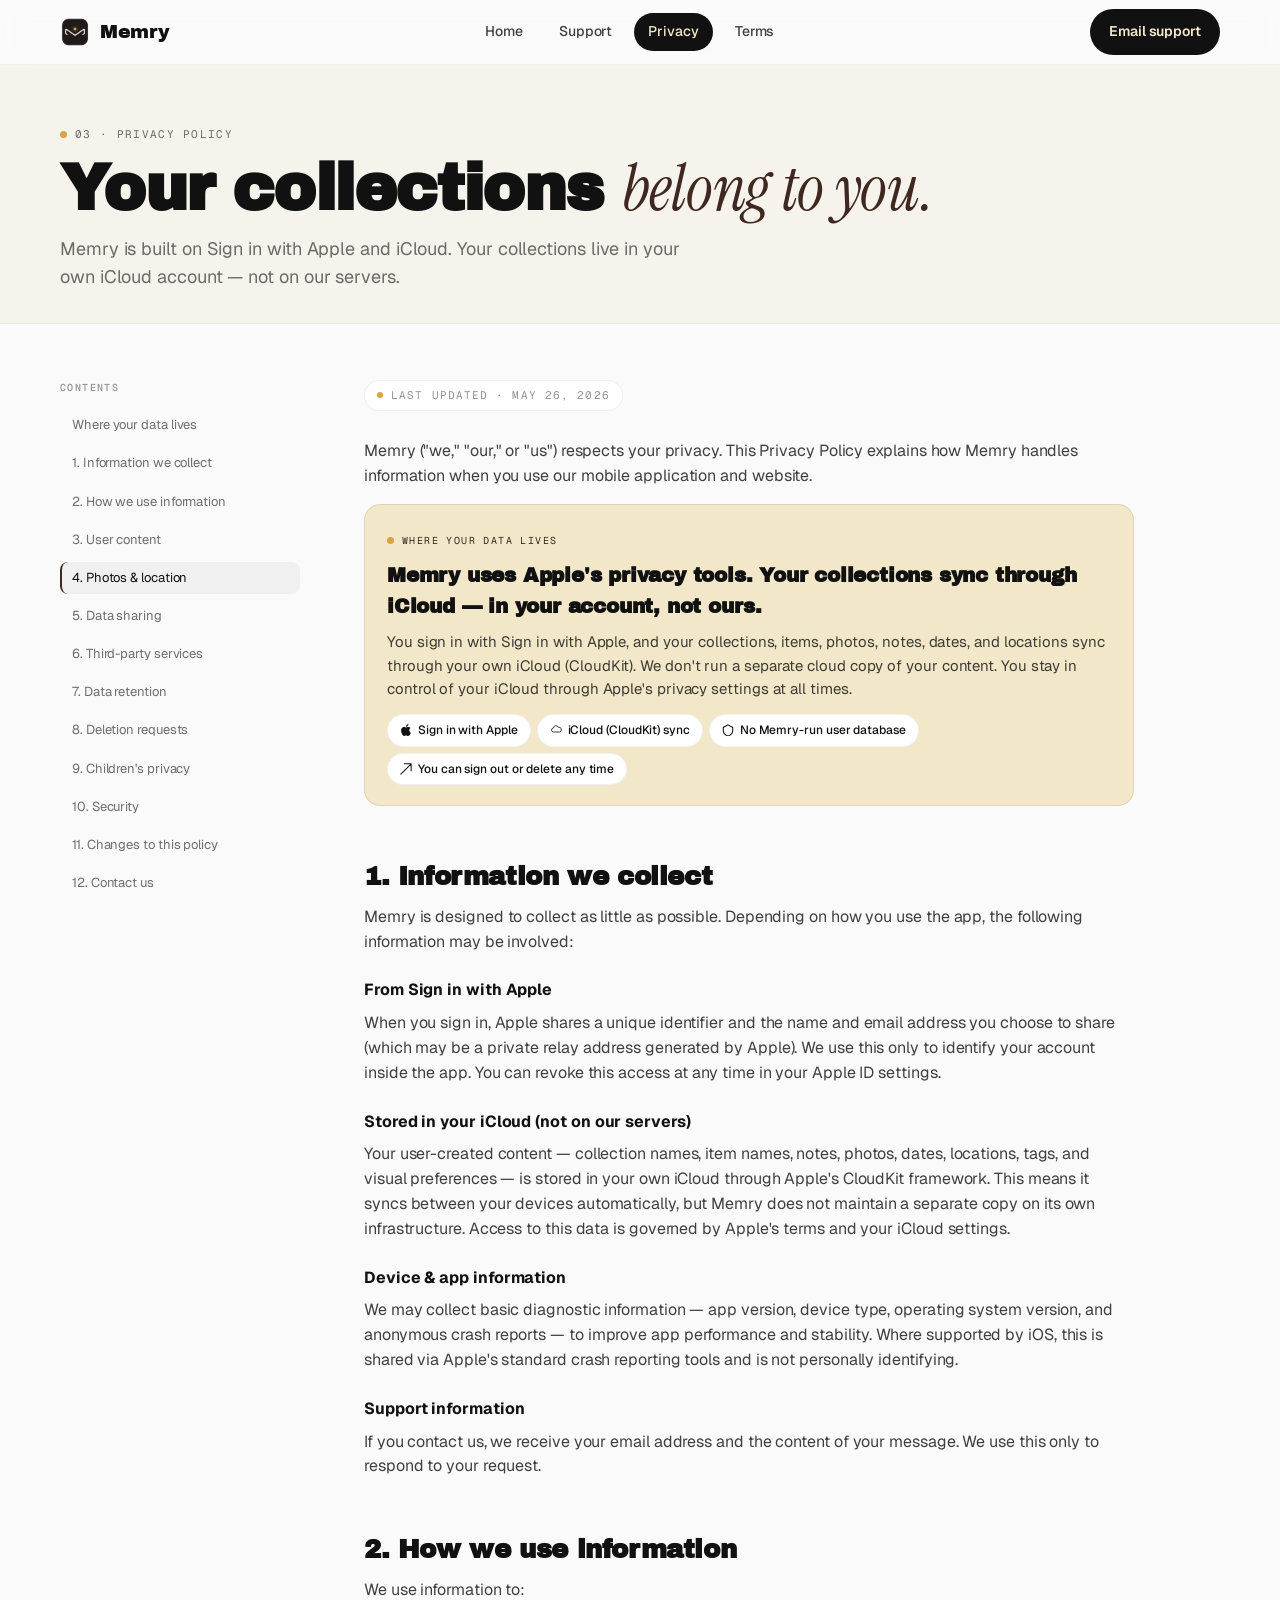
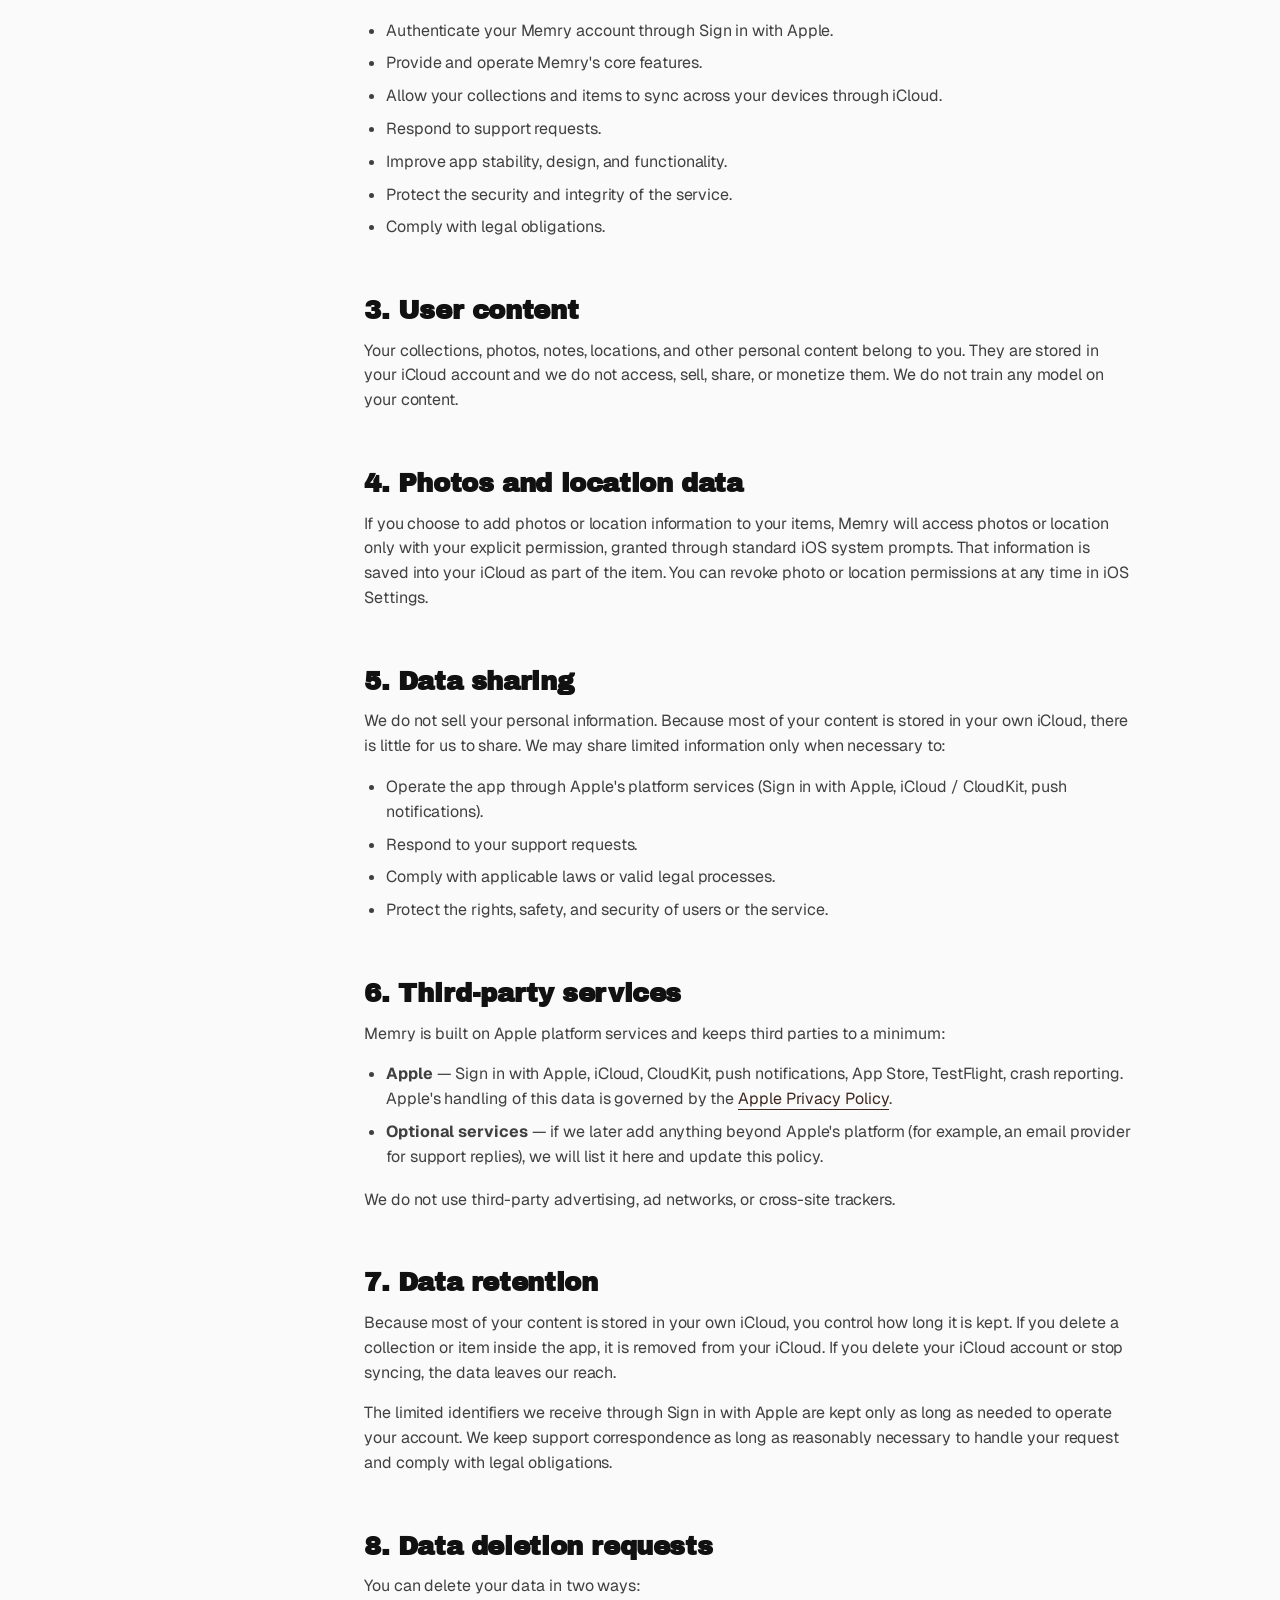
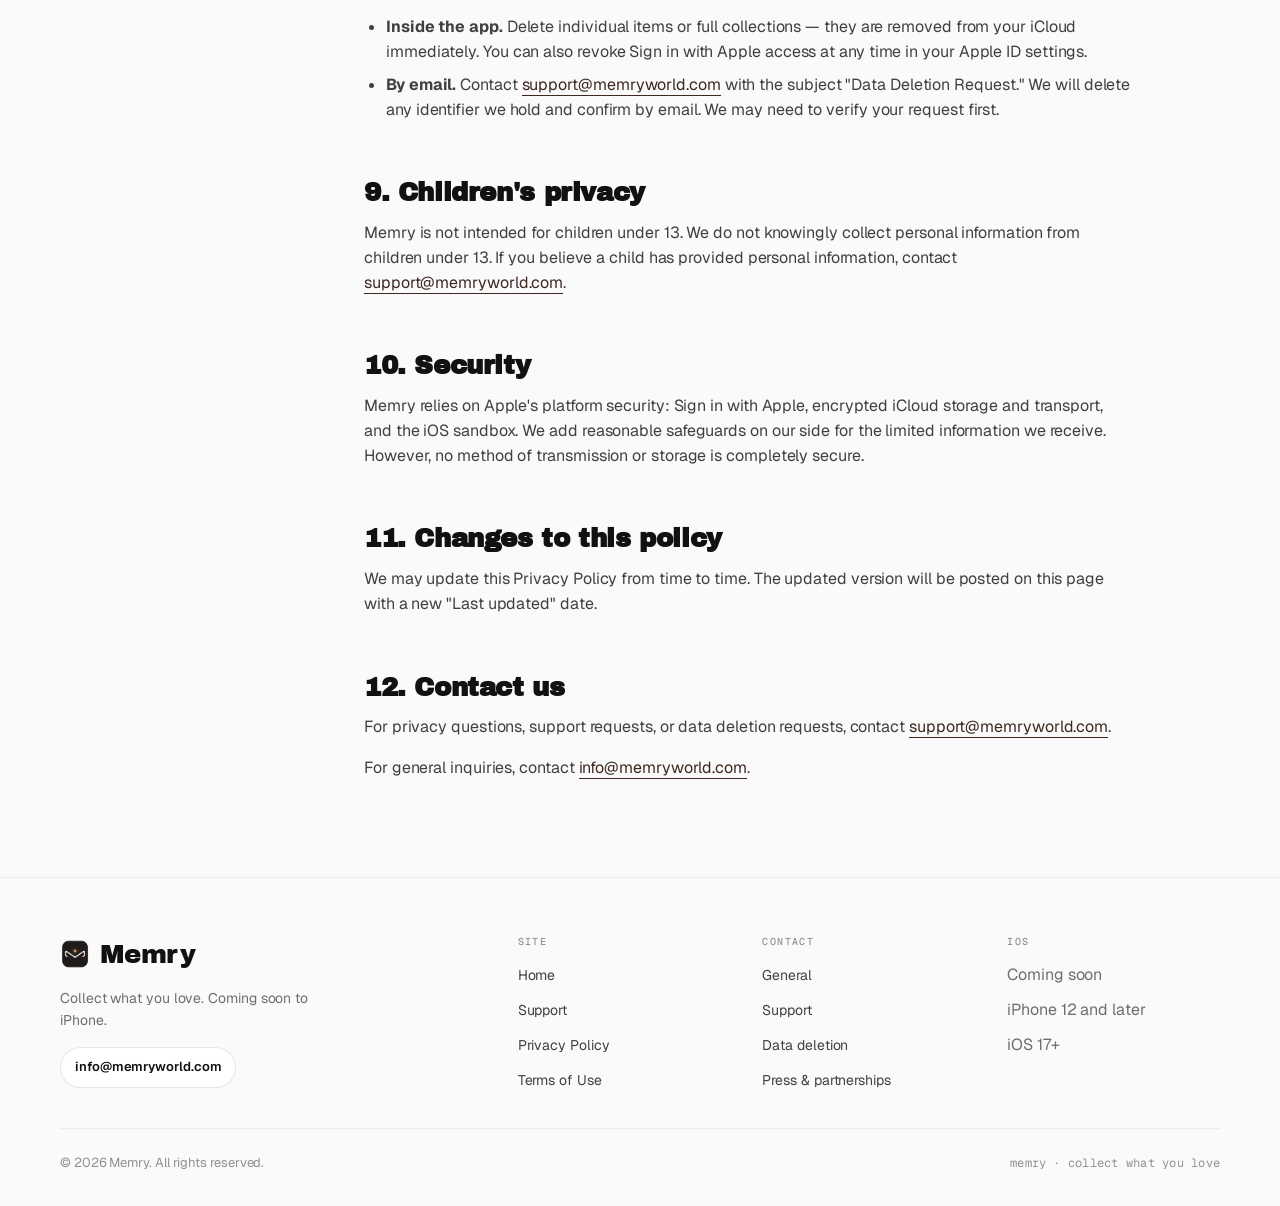
==== commit 5046d134: "Fix clipped Apple icon: use a path that actually fits its viewBox The previous Apple silhouette path" ====
--- a/privacy.html
+++ b/privacy.html
@@ -126,7 +126,7 @@
           <h3>Memry uses Apple's privacy tools. Your collections sync through iCloud — in your account, not ours.</h3>
           <p>You sign in with Sign in with Apple, and your collections, items, photos, notes, dates, and locations sync through your own iCloud (CloudKit). We don't run a separate cloud copy of your content. You stay in control of your iCloud through Apple's privacy settings at all times.</p>
           <div class="hc-pills">
-            <span class="hc-pill"><svg width="12" height="12" viewBox="0 0 24 24" fill="currentColor" aria-hidden="true"><path d="M16.365 1.43c0 1.14-.49 2.27-1.18 3.08-.74.9-1.99 1.57-2.99 1.54-.12-1.06.4-2.2 1.14-2.99.82-.88 2.12-1.57 3.03-1.63zM20.93 17.14c-.03-3.32 2.71-4.92 2.83-5-1.54-2.26-3.94-2.57-4.79-2.6-2.04-.21-3.98 1.2-5.02 1.2-1.03 0-2.62-1.17-4.32-1.14-2.22.03-4.28 1.29-5.43 3.27-2.32 4.02-.59 9.94 1.66 13.21 1.1 1.6 2.4 3.38 4.11 3.32 1.66-.07 2.29-1.06 4.3-1.06 2.01 0 2.57 1.06 4.32 1.03 1.78-.03 2.91-1.62 3.99-3.23 1.27-1.85 1.79-3.66 1.82-3.76-.04-.02-3.48-1.34-3.51-5.31z"/></svg> Sign in with Apple</span>
+            <span class="hc-pill"><svg width="12" height="12" viewBox="0 0 16 16" fill="currentColor" aria-hidden="true"><path d="M11.182.008C11.148-.03 9.923.023 8.857 1.18c-1.066 1.156-.902 2.482-.878 2.516.024.034 1.52.087 2.475-1.258.955-1.345.762-2.391.728-2.43Zm3.314 11.733c-.048-.096-2.325-1.234-2.113-3.422.212-2.189 1.675-2.789 1.698-2.854.023-.065-.597-.79-1.254-1.157a3.692 3.692 0 0 0-1.563-.434c-.108-.003-.483-.095-1.254.116-.508.139-1.653.589-1.968.607-.316.018-1.256-.522-2.267-.665-.647-.125-1.333.131-1.824.328-.49.196-1.422.754-2.074 2.237-.652 1.482-.311 3.83-.067 4.56.244.729.625 1.924 1.273 2.796.576.984 1.34 1.667 1.659 1.899.319.232 1.219.386 1.843.067.502-.308 1.408-.485 1.766-.472.357.013 1.061.154 1.782.539.571.197 1.111.115 1.652-.105.541-.221 1.324-1.059 2.238-2.758.347-.79.505-1.217.473-1.282Z"/></svg> Sign in with Apple</span>
             <span class="hc-pill"><svg width="12" height="12" viewBox="0 0 24 24" fill="none"><path d="M7 16a4 4 0 010-8 5 5 0 019.6-1.5A4 4 0 0119 16H7z" stroke="currentColor" stroke-width="1.6"/></svg> iCloud (CloudKit) sync</span>
             <span class="hc-pill"><svg width="12" height="12" viewBox="0 0 14 14" fill="none"><path d="M7 1l5.5 3v3.5c0 3.3-2.4 5.5-5.5 6.5C3.9 13 1.5 10.8 1.5 7.5V4L7 1z" stroke="currentColor" stroke-width="1.2"/></svg> No Memry-run user database</span>
             <span class="hc-pill"><svg width="12" height="12" viewBox="0 0 14 14" fill="none"><path d="M1 13L13 1M5 1h8v8" stroke="currentColor" stroke-width="1.2" stroke-linecap="round" stroke-linejoin="round"/></svg> You can sign out or delete any time</span>
--- a/assets/site.css
+++ b/assets/site.css
@@ -97,9 +97,8 @@
 }
 .brand { display: flex; align-items: center; gap: 10px; }
 .brand .logo-mark {
-  width: 30px; height: 30px; border-radius: 9px;
+  width: 30px; height: 30px;
   display: block;
-  object-fit: cover;
 }
 .brand .wordmark {
   font-family: 'Archivo Black', sans-serif; font-size: 19px; letter-spacing: -0.015em; color: var(--ink);
@@ -465,34 +464,25 @@
   .feat-device .mini { width: 200px; }
 }
 
-/* mobile pagination dots — replace the scrolly tab row at narrow widths */
+/* feature pager dots — sits below the card on all viewports, same language as hero phone-state dots */
 .feat-dots {
-  display: none;
+  display: flex;
   justify-content: center;
   align-items: center;
-  gap: 4px;
-  padding: 14px 12px 16px;
-  border-top: 1px solid var(--hair);
-  background: var(--white);
+  gap: 8px;
+  padding: 22px 0 0;
 }
 .feat-dot {
-  border: 0; background: transparent;
-  min-width: 34px; height: 30px;
-  padding: 0 8px;
-  border-radius: 999px;
-  font-family: 'Geist Mono', monospace; font-size: 11px; letter-spacing: 0.08em;
-  color: var(--ink30);
-  cursor: pointer;
-  transition: background .18s, color .18s, transform .18s;
-}
-.feat-dot:hover { background: var(--paper2); color: var(--ink60); }
+  width: 7px; height: 7px; border-radius: 50%;
+  background: rgba(17,17,17,0.20);
+  border: 0; padding: 0; cursor: pointer;
+  font-size: 0; color: transparent;       /* hide the "01" text — buttons stay labelled via aria-label */
+  transition: background .25s, width .25s, border-radius .25s;
+}
+.feat-dot:hover { background: rgba(17,17,17,0.45); }
 .feat-dot[aria-selected="true"] {
-  background: var(--ink); color: var(--cream);
-}
-@media (max-width: 760px) {
-  .feat-dots { display: flex; }
-  /* hide the cramped tab row on mobile — the dot pager takes over */
-  .feat-tabs { display: none; }
+  background: var(--ink);
+  width: 22px; border-radius: 4px;
 }
 
 /* =========================================================================
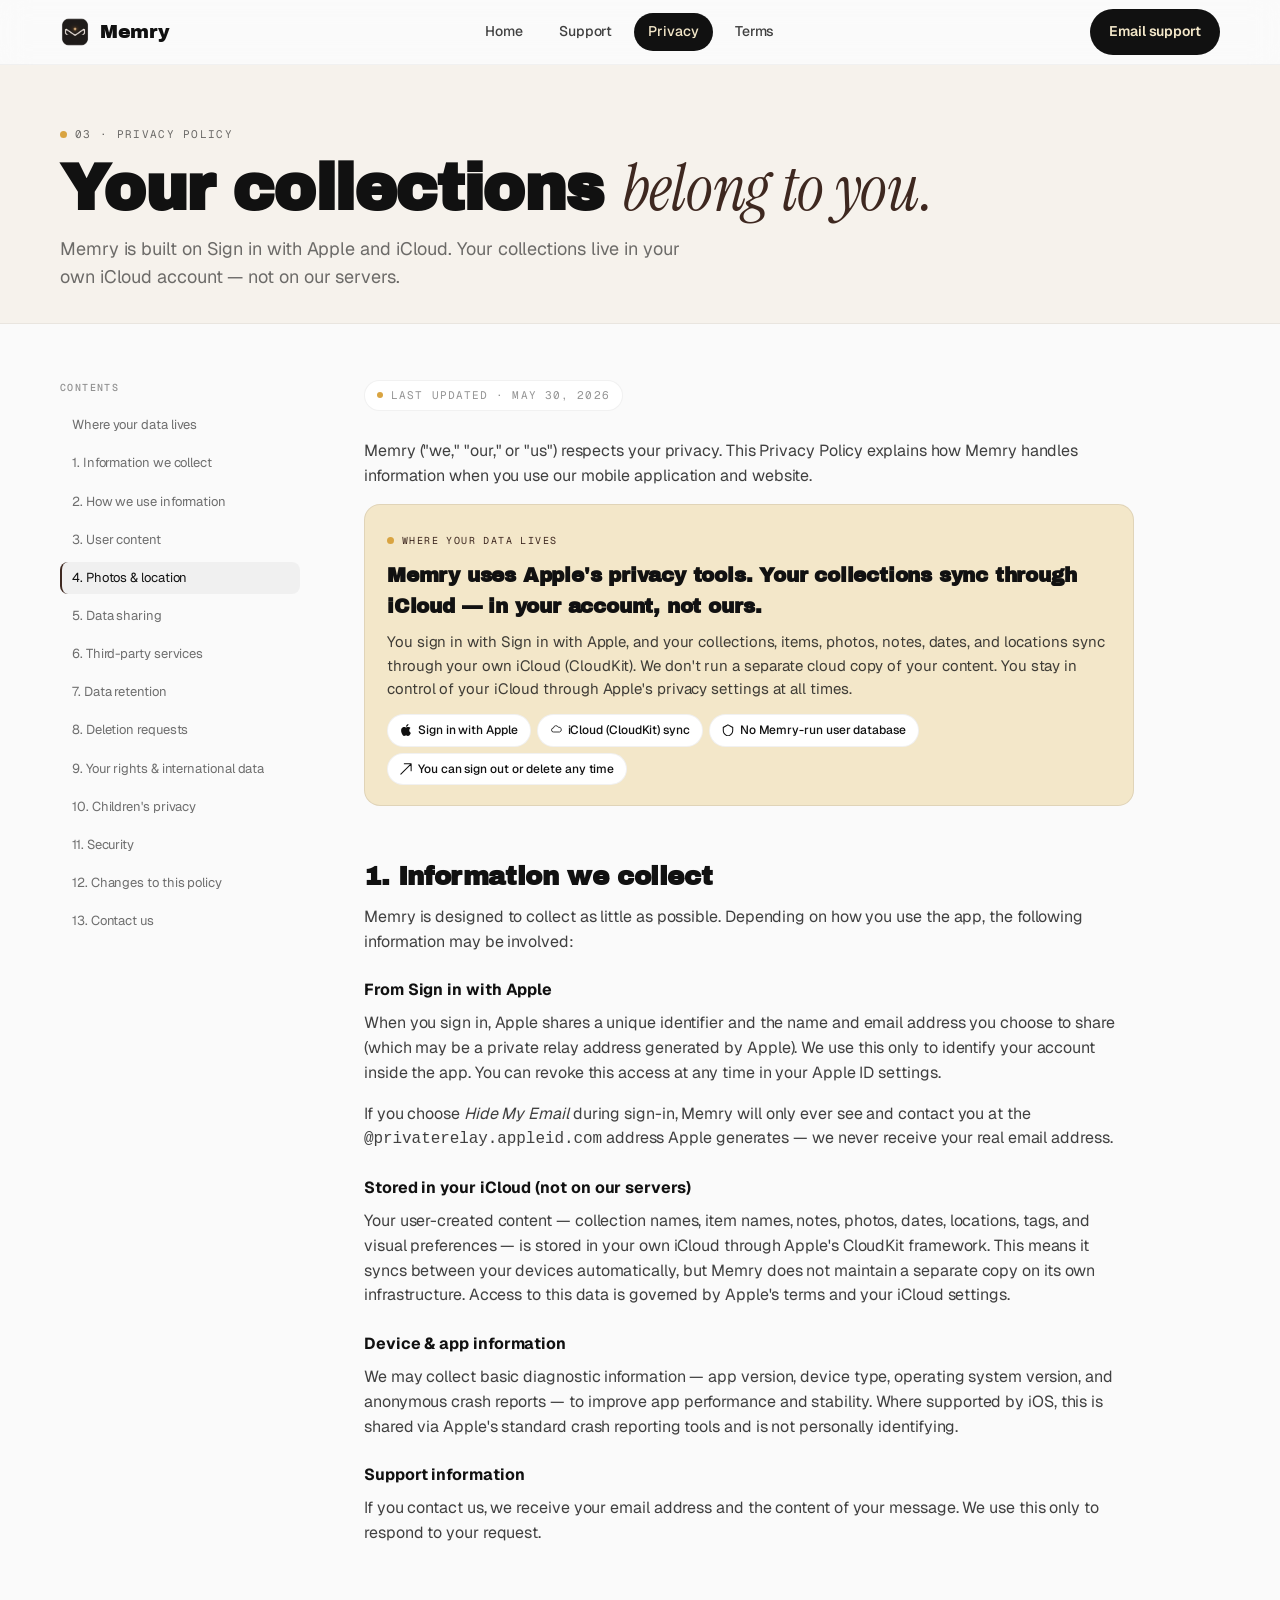
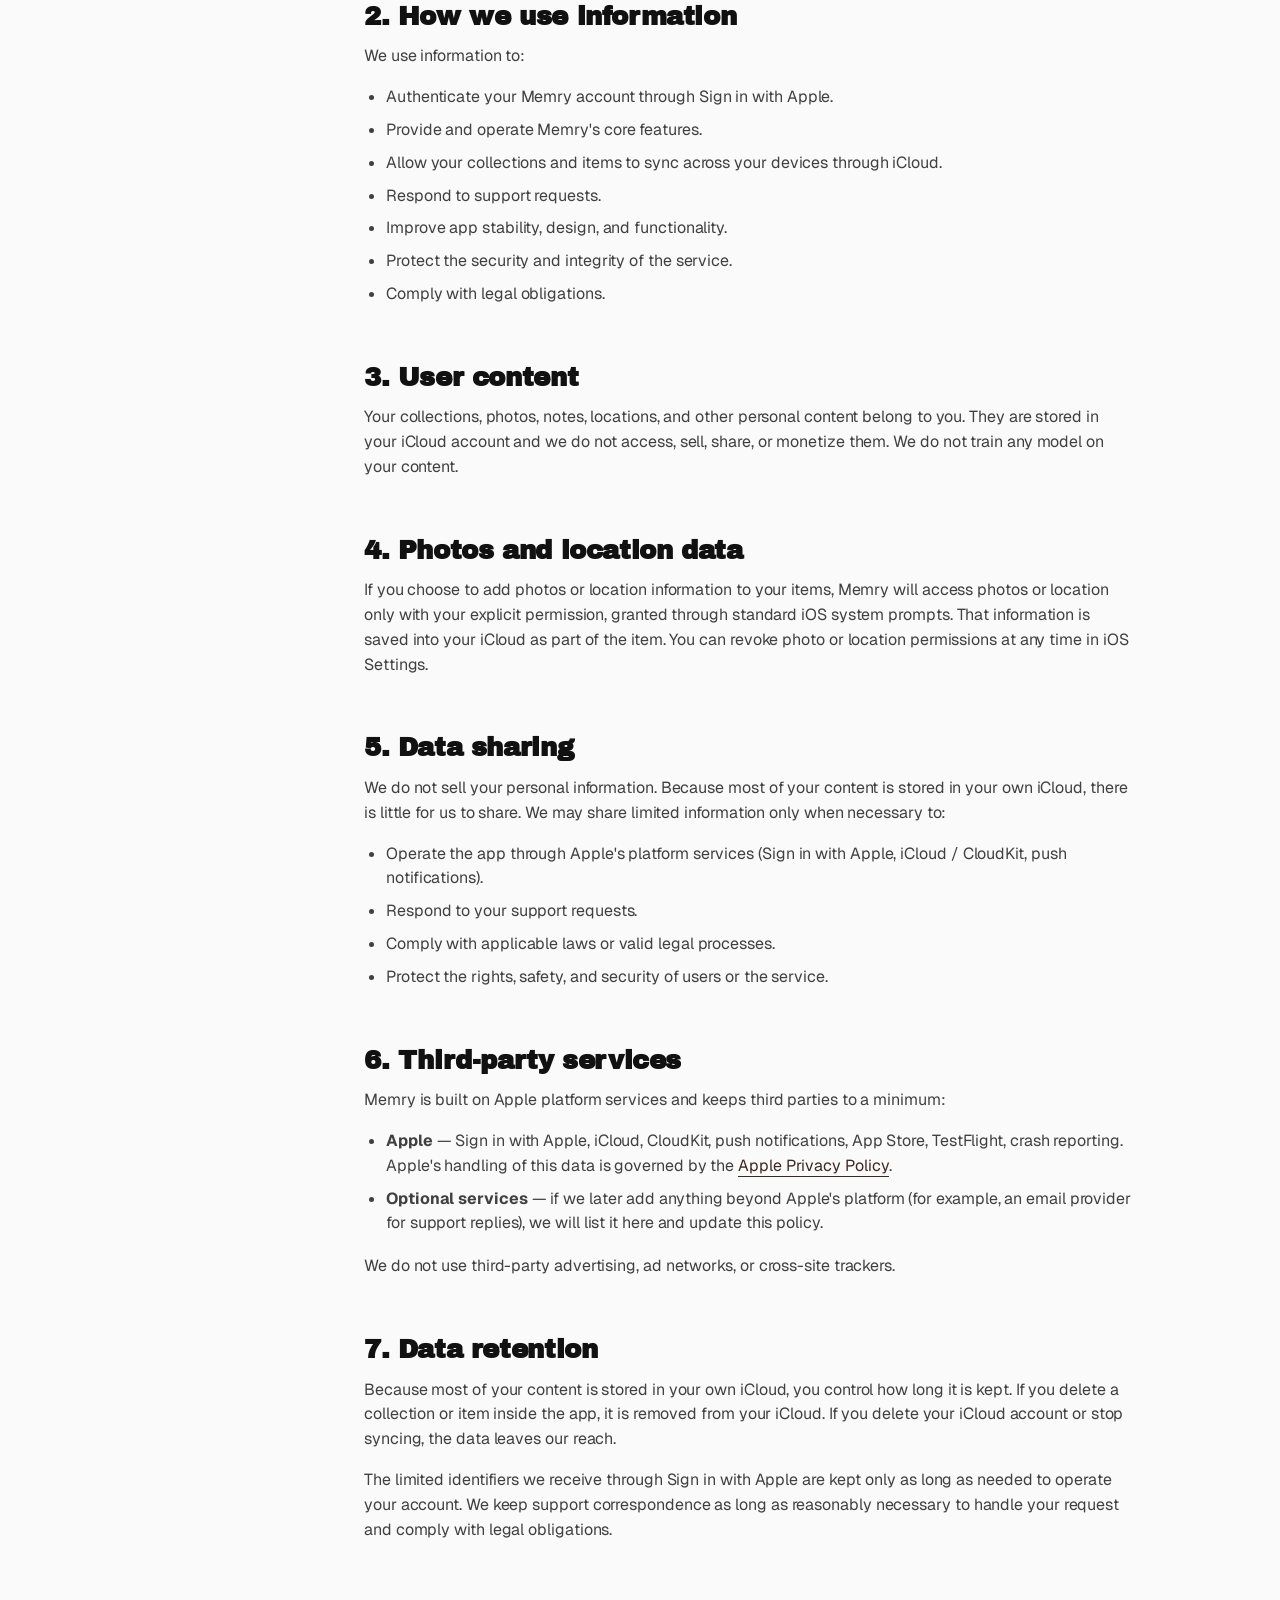
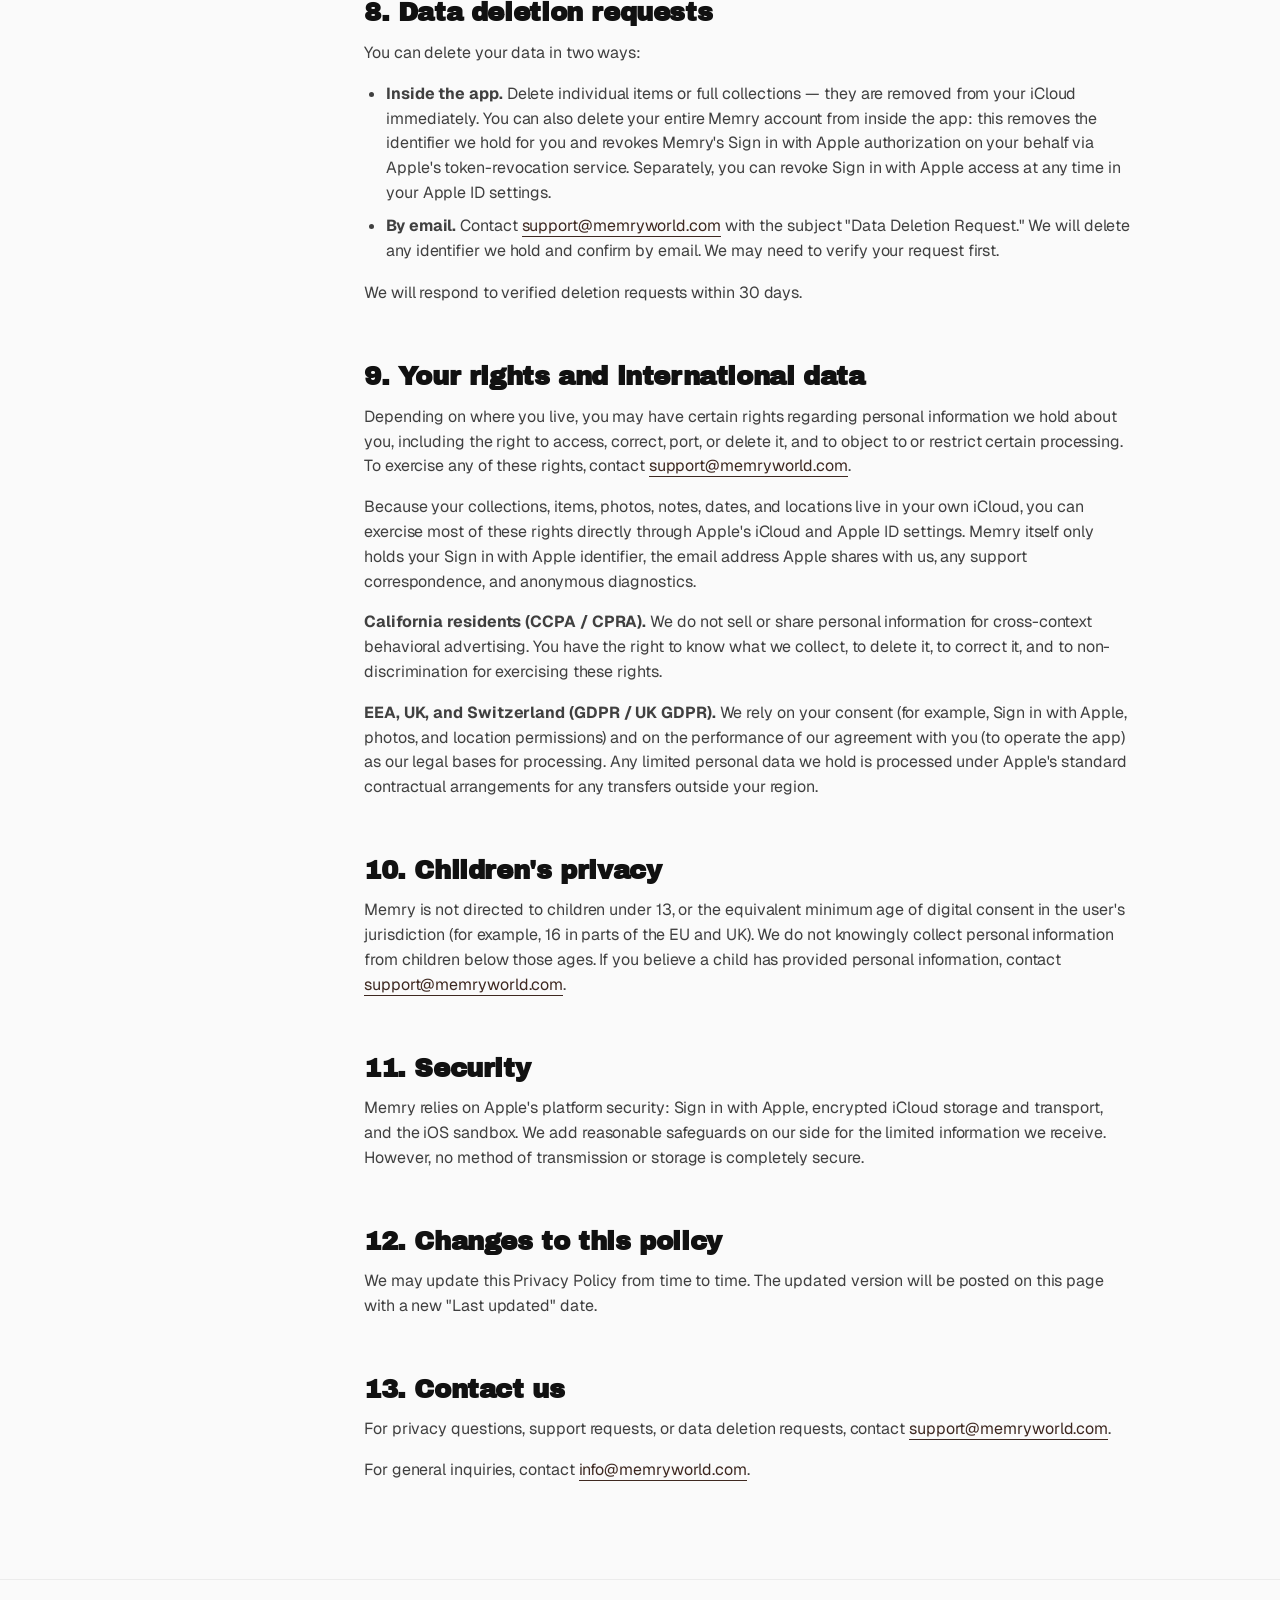
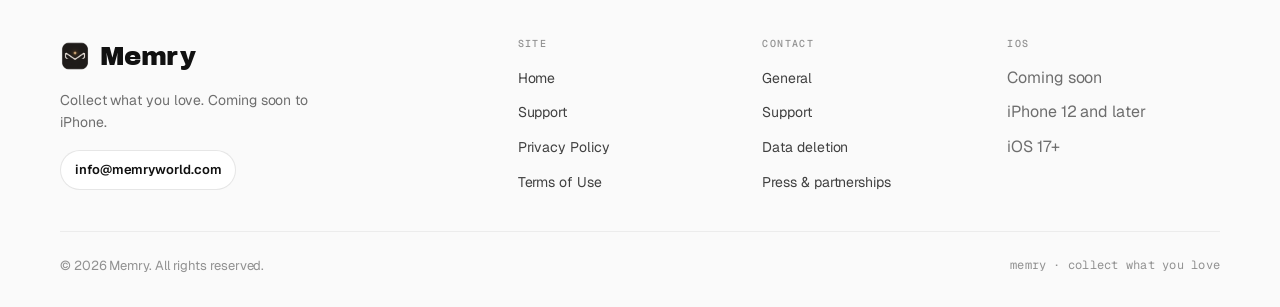
==== commit 44a48491: "Polish Privacy + Terms to align with Apple App Review expectations Changes audited against Apple App" ====
--- a/privacy.html
+++ b/privacy.html
@@ -104,10 +104,11 @@
           <li><a href="#third-party">6. Third-party services</a></li>
           <li><a href="#retention">7. Data retention</a></li>
           <li><a href="#deletion">8. Deletion requests</a></li>
-          <li><a href="#children">9. Children's privacy</a></li>
-          <li><a href="#security">10. Security</a></li>
-          <li><a href="#changes">11. Changes to this policy</a></li>
-          <li><a href="#contact">12. Contact us</a></li>
+          <li><a href="#rights">9. Your rights &amp; international data</a></li>
+          <li><a href="#children">10. Children's privacy</a></li>
+          <li><a href="#security">11. Security</a></li>
+          <li><a href="#changes">12. Changes to this policy</a></li>
+          <li><a href="#contact">13. Contact us</a></li>
         </ul>
       </aside>
 
@@ -115,7 +116,7 @@
 
         <div class="updated">
           <span style="width:6px;height:6px;border-radius:3px;background:var(--mustard);"></span>
-          Last updated · May 26, 2026
+          Last updated · May 30, 2026
         </div>
 
         <p>Memry ("we," "our," or "us") respects your privacy. This Privacy Policy explains how Memry handles information when you use our mobile application and website.</p>
@@ -137,6 +138,7 @@
         <p>Memry is designed to collect as little as possible. Depending on how you use the app, the following information may be involved:</p>
         <h3>From Sign in with Apple</h3>
         <p>When you sign in, Apple shares a unique identifier and the name and email address you choose to share (which may be a private relay address generated by Apple). We use this only to identify your account inside the app. You can revoke this access at any time in your Apple ID settings.</p>
+        <p>If you choose <em>Hide My Email</em> during sign-in, Memry will only ever see and contact you at the <code>@privaterelay.appleid.com</code> address Apple generates — we never receive your real email address.</p>
         <h3>Stored in your iCloud (not on our servers)</h3>
         <p>Your user-created content — collection names, item names, notes, photos, dates, locations, tags, and visual preferences — is stored in your own iCloud through Apple's CloudKit framework. This means it syncs between your devices automatically, but Memry does not maintain a separate copy on its own infrastructure. Access to this data is governed by Apple's terms and your iCloud settings.</p>
         <h3>Device &amp; app information</h3>
@@ -186,20 +188,27 @@
         <h2 id="deletion">8. Data deletion requests</h2>
         <p>You can delete your data in two ways:</p>
         <ul>
-          <li><strong>Inside the app.</strong> Delete individual items or full collections — they are removed from your iCloud immediately. You can also revoke Sign in with Apple access at any time in your Apple ID settings.</li>
+          <li><strong>Inside the app.</strong> Delete individual items or full collections — they are removed from your iCloud immediately. You can also delete your entire Memry account from inside the app: this removes the identifier we hold for you and revokes Memry's Sign in with Apple authorization on your behalf via Apple's token-revocation service. Separately, you can revoke Sign in with Apple access at any time in your Apple ID settings.</li>
           <li><strong>By email.</strong> Contact <a class="link" href="mailto:support@memryworld.com?subject=Data%20Deletion%20Request">support@memryworld.com</a> with the subject "Data Deletion Request." We will delete any identifier we hold and confirm by email. We may need to verify your request first.</li>
         </ul>
-
-        <h2 id="children">9. Children's privacy</h2>
-        <p>Memry is not intended for children under 13. We do not knowingly collect personal information from children under 13. If you believe a child has provided personal information, contact <a class="link" href="mailto:support@memryworld.com">support@memryworld.com</a>.</p>
-
-        <h2 id="security">10. Security</h2>
+        <p>We will respond to verified deletion requests within 30 days.</p>
+
+        <h2 id="rights">9. Your rights and international data</h2>
+        <p>Depending on where you live, you may have certain rights regarding personal information we hold about you, including the right to access, correct, port, or delete it, and to object to or restrict certain processing. To exercise any of these rights, contact <a class="link" href="mailto:support@memryworld.com">support@memryworld.com</a>.</p>
+        <p>Because your collections, items, photos, notes, dates, and locations live in your own iCloud, you can exercise most of these rights directly through Apple's iCloud and Apple ID settings. Memry itself only holds your Sign in with Apple identifier, the email address Apple shares with us, any support correspondence, and anonymous diagnostics.</p>
+        <p><strong>California residents (CCPA / CPRA).</strong> We do not sell or share personal information for cross-context behavioral advertising. You have the right to know what we collect, to delete it, to correct it, and to non-discrimination for exercising these rights.</p>
+        <p><strong>EEA, UK, and Switzerland (GDPR / UK GDPR).</strong> We rely on your consent (for example, Sign in with Apple, photos, and location permissions) and on the performance of our agreement with you (to operate the app) as our legal bases for processing. Any limited personal data we hold is processed under Apple's standard contractual arrangements for any transfers outside your region.</p>
+
+        <h2 id="children">10. Children's privacy</h2>
+        <p>Memry is not directed to children under 13, or the equivalent minimum age of digital consent in the user's jurisdiction (for example, 16 in parts of the EU and UK). We do not knowingly collect personal information from children below those ages. If you believe a child has provided personal information, contact <a class="link" href="mailto:support@memryworld.com">support@memryworld.com</a>.</p>
+
+        <h2 id="security">11. Security</h2>
         <p>Memry relies on Apple's platform security: Sign in with Apple, encrypted iCloud storage and transport, and the iOS sandbox. We add reasonable safeguards on our side for the limited information we receive. However, no method of transmission or storage is completely secure.</p>
 
-        <h2 id="changes">11. Changes to this policy</h2>
+        <h2 id="changes">12. Changes to this policy</h2>
         <p>We may update this Privacy Policy from time to time. The updated version will be posted on this page with a new "Last updated" date.</p>
 
-        <h2 id="contact">12. Contact us</h2>
+        <h2 id="contact">13. Contact us</h2>
         <p>For privacy questions, support requests, or data deletion requests, contact <a class="link" href="mailto:support@memryworld.com">support@memryworld.com</a>.</p>
         <p>For general inquiries, contact <a class="link" href="mailto:info@memryworld.com">info@memryworld.com</a>.</p>
 
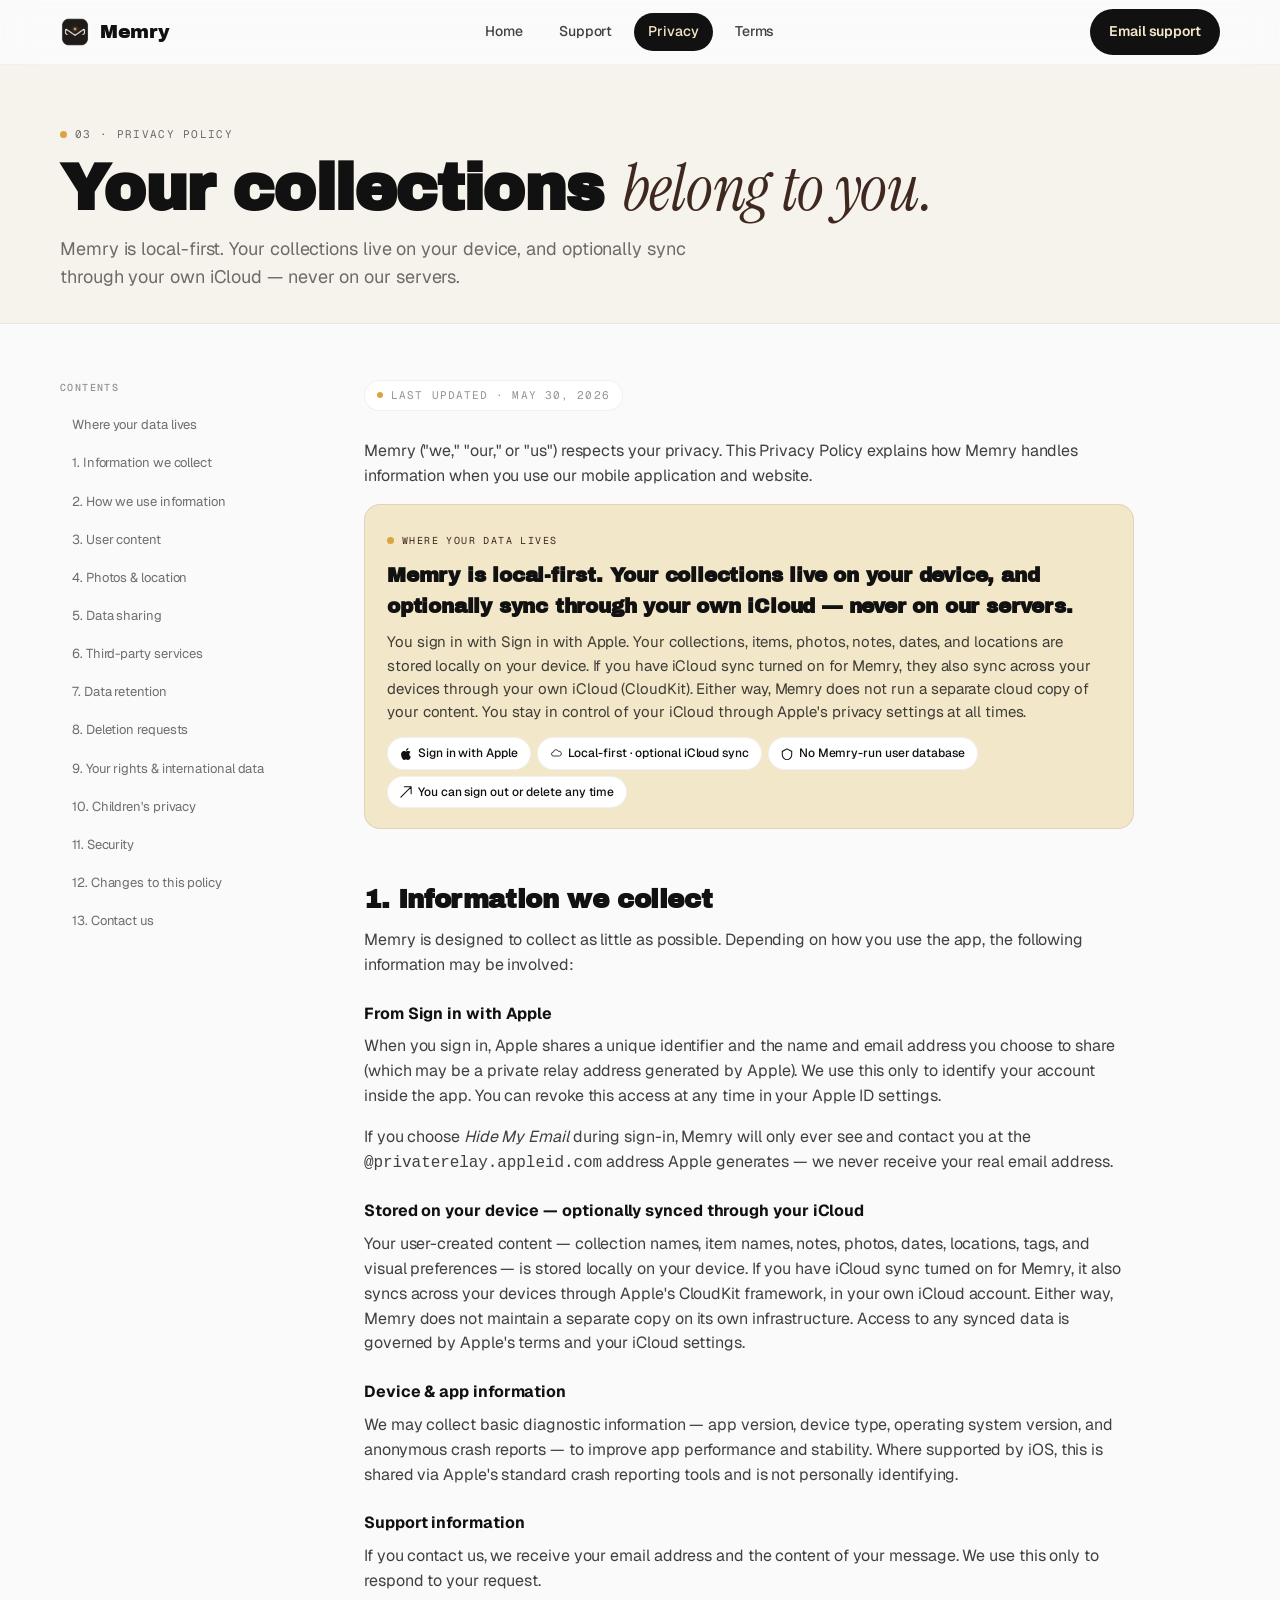
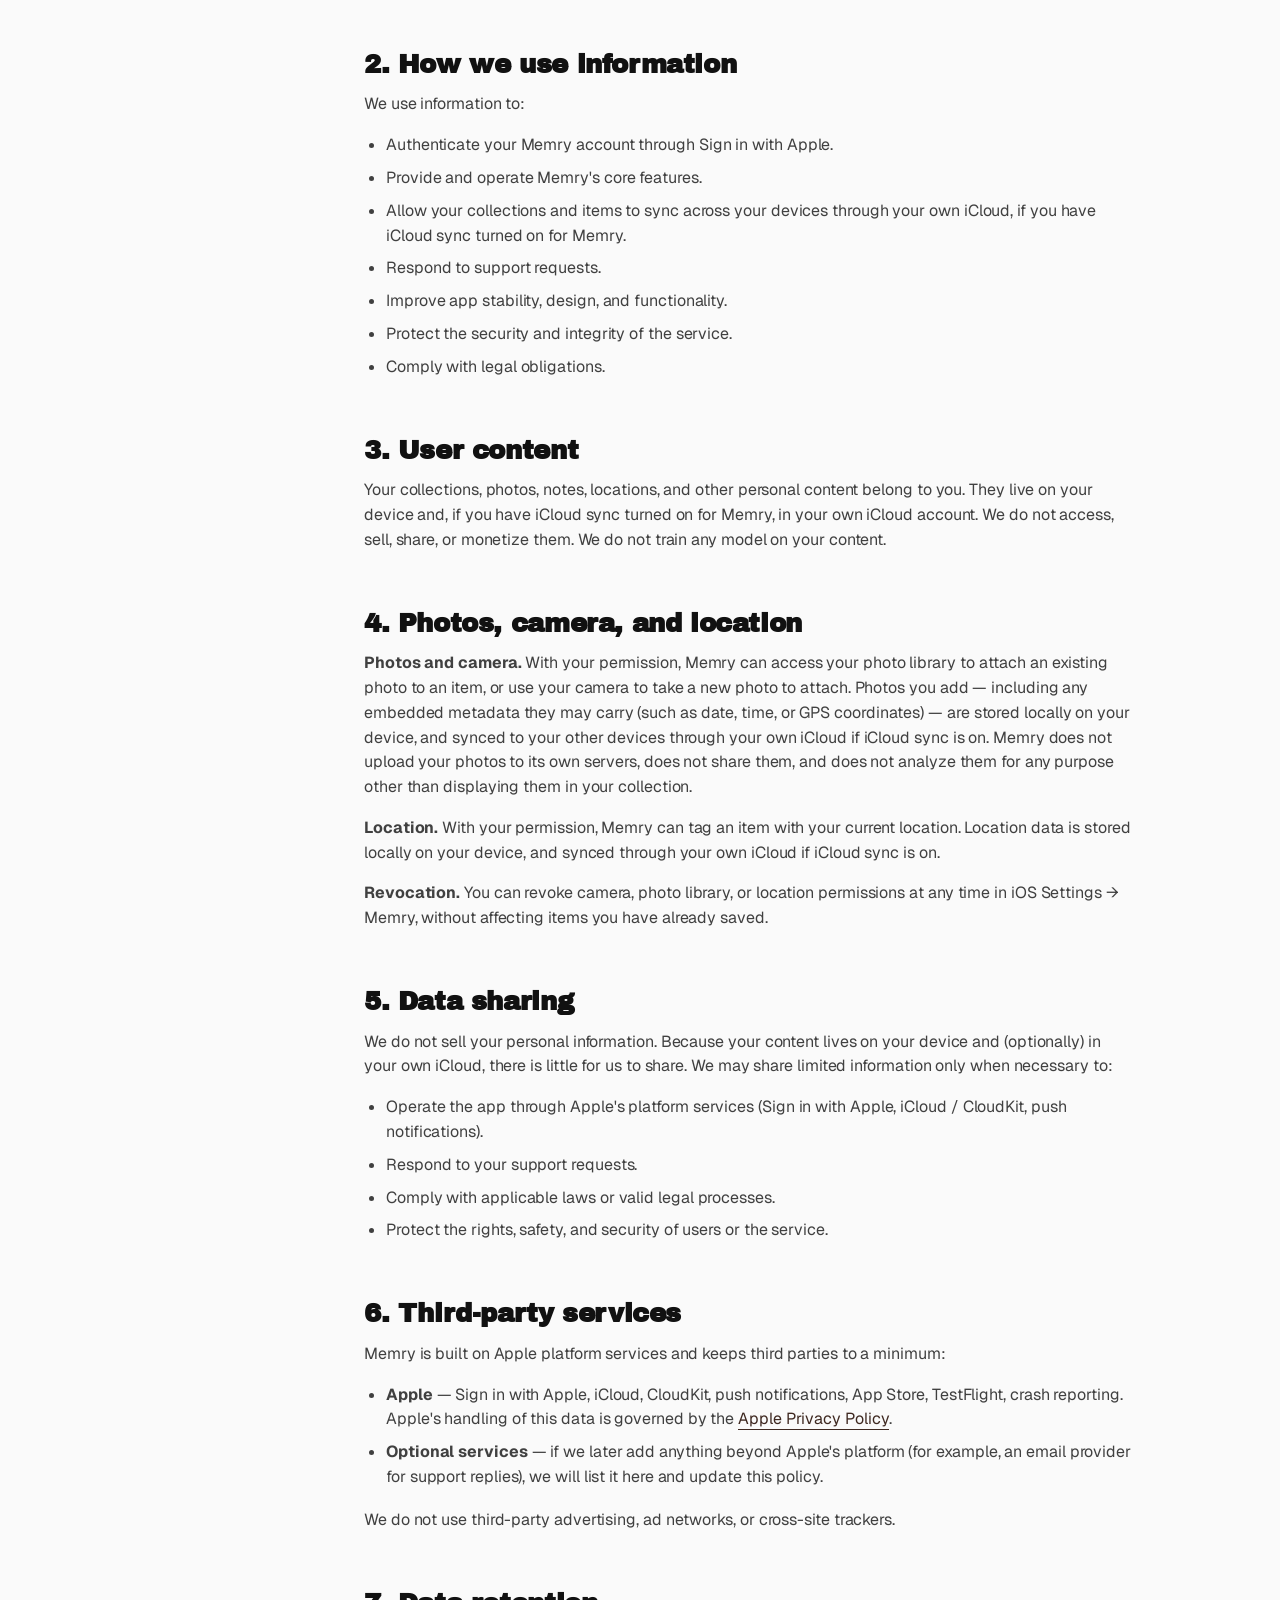
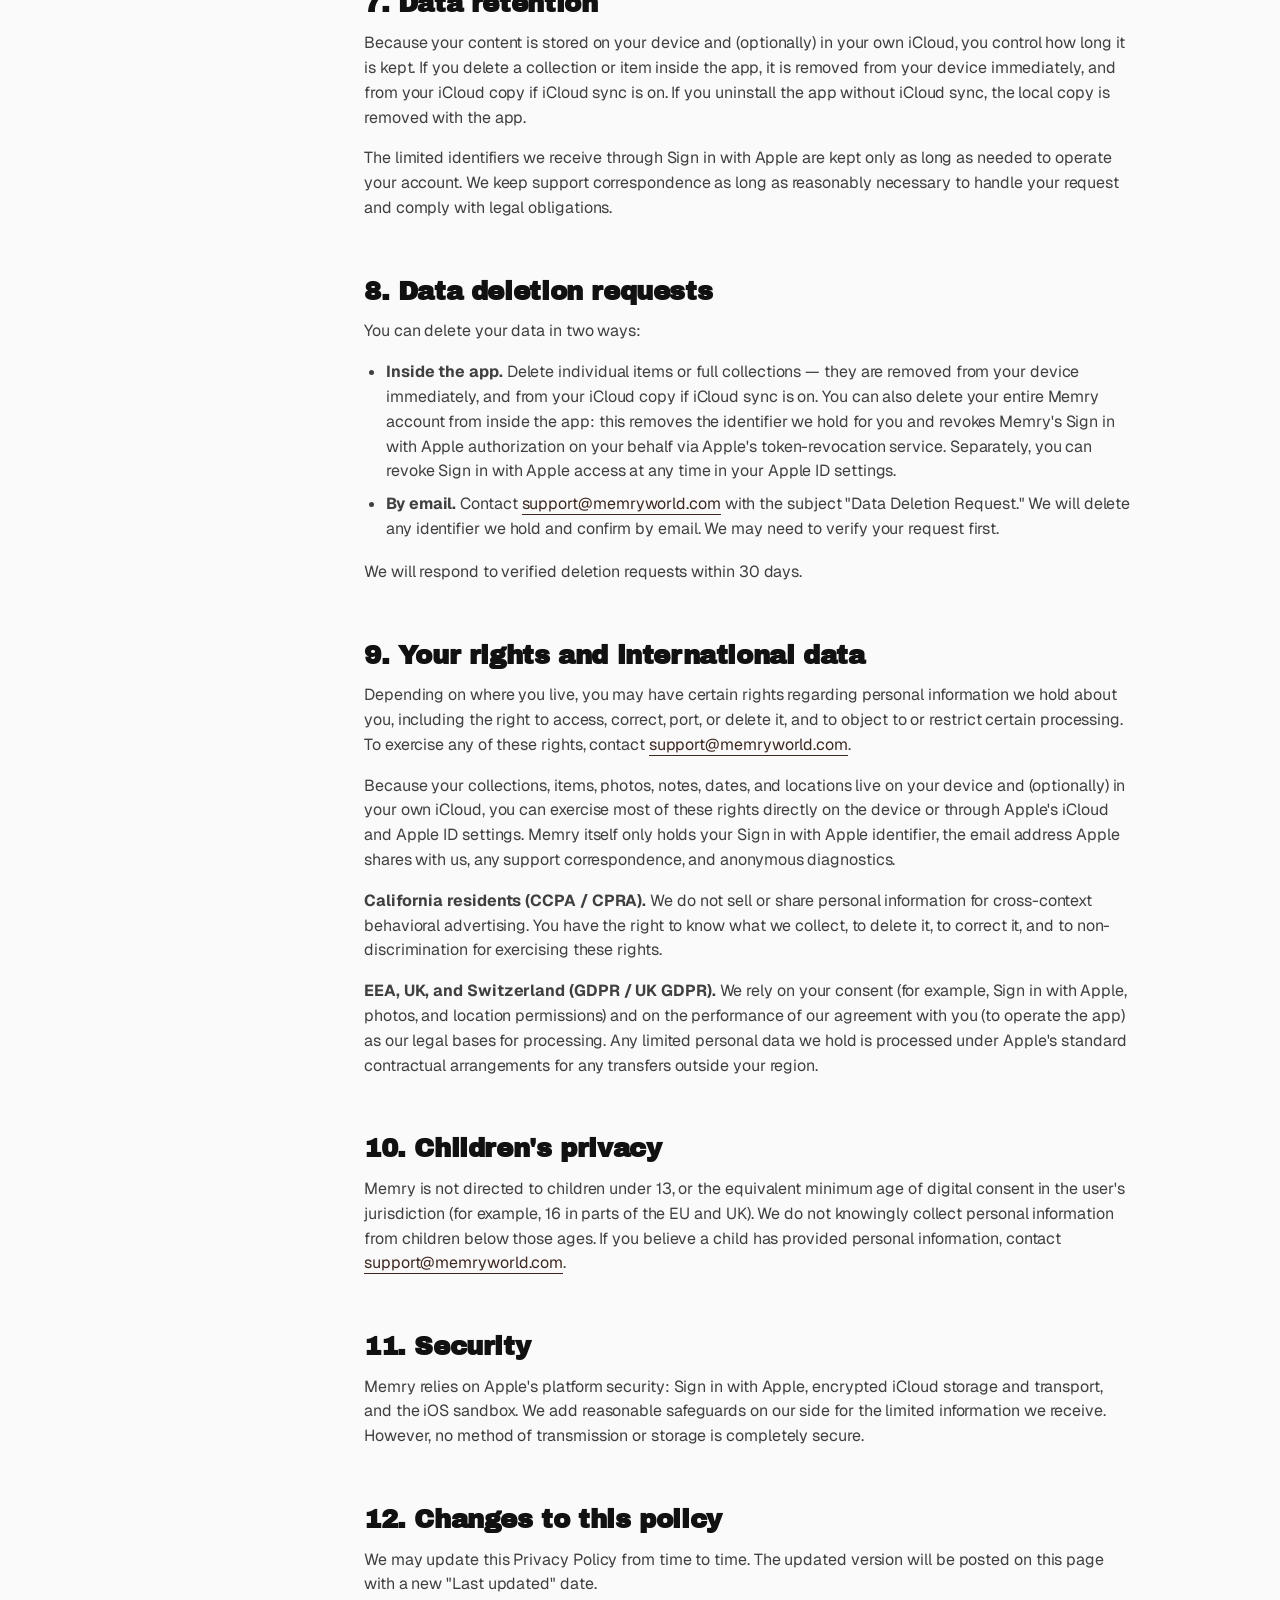
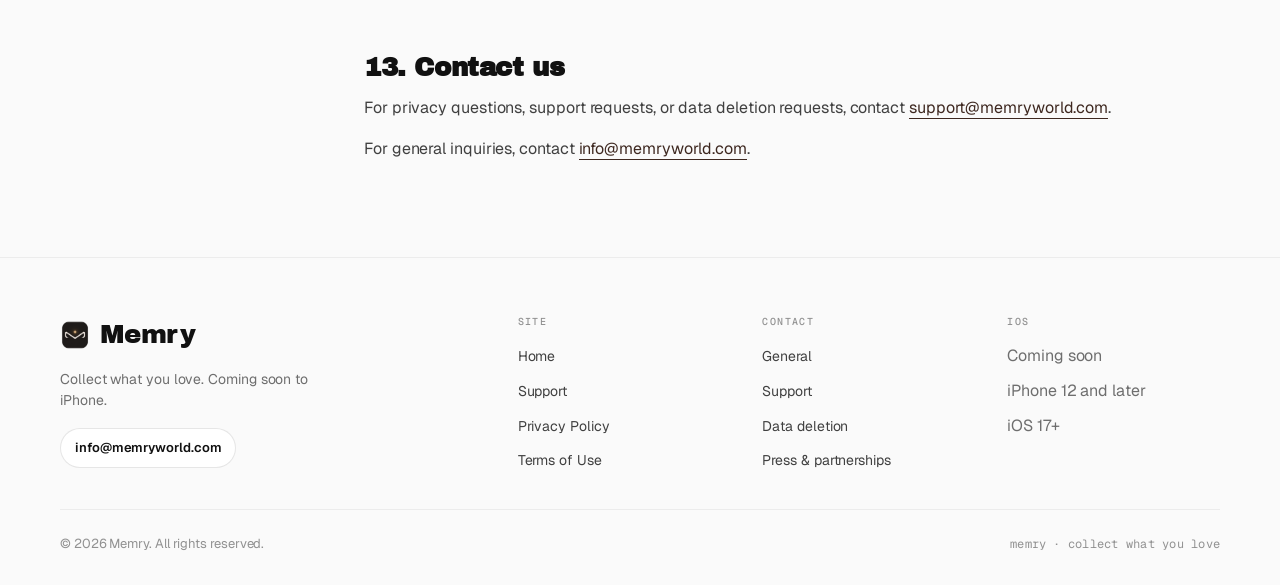
==== commit 8b08137b: "Reflect local-first storage model + split photos/camera/location coverage User clarified that data i" ====
--- a/privacy.html
+++ b/privacy.html
@@ -5,7 +5,7 @@
   <meta name="viewport" content="width=device-width, initial-scale=1, viewport-fit=cover"/>
   <meta name="theme-color" content="#F6F2EC"/>
   <title>Privacy Policy · Memry</title>
-  <meta name="description" content="How Memry handles your information. Memry uses Sign in with Apple and iCloud — your collections live in your own iCloud."/>
+  <meta name="description" content="How Memry handles your information. Memry is local-first, uses Sign in with Apple, and optionally syncs through your own iCloud — never on our servers."/>
 
   <link rel="preconnect" href="https://fonts.googleapis.com"/>
   <link rel="preconnect" href="https://fonts.gstatic.com" crossorigin/>
@@ -84,7 +84,7 @@
   <div class="wrap">
     <div class="eyebrow"><span style="width:7px;height:7px;border-radius:4px;background:var(--mustard);"></span> 03 · Privacy Policy</div>
     <h1>Your collections <span class="serif">belong to you.</span></h1>
-    <p>Memry is built on Sign in with Apple and iCloud. Your collections live in your own iCloud account — not on our servers.</p>
+    <p>Memry is local-first. Your collections live on your device, and optionally sync through your own iCloud — never on our servers.</p>
   </div>
 </section>
 
@@ -124,11 +124,11 @@
         <!-- Highlight summary -->
         <div class="highlight-card" id="where">
           <span class="hc-eyebrow"><span class="hc-dot"></span> Where your data lives</span>
-          <h3>Memry uses Apple's privacy tools. Your collections sync through iCloud — in your account, not ours.</h3>
-          <p>You sign in with Sign in with Apple, and your collections, items, photos, notes, dates, and locations sync through your own iCloud (CloudKit). We don't run a separate cloud copy of your content. You stay in control of your iCloud through Apple's privacy settings at all times.</p>
+          <h3>Memry is local-first. Your collections live on your device, and optionally sync through your own iCloud — never on our servers.</h3>
+          <p>You sign in with Sign in with Apple. Your collections, items, photos, notes, dates, and locations are stored locally on your device. If you have iCloud sync turned on for Memry, they also sync across your devices through your own iCloud (CloudKit). Either way, Memry does not run a separate cloud copy of your content. You stay in control of your iCloud through Apple's privacy settings at all times.</p>
           <div class="hc-pills">
             <span class="hc-pill"><svg width="12" height="12" viewBox="0 0 16 16" fill="currentColor" aria-hidden="true"><path d="M11.182.008C11.148-.03 9.923.023 8.857 1.18c-1.066 1.156-.902 2.482-.878 2.516.024.034 1.52.087 2.475-1.258.955-1.345.762-2.391.728-2.43Zm3.314 11.733c-.048-.096-2.325-1.234-2.113-3.422.212-2.189 1.675-2.789 1.698-2.854.023-.065-.597-.79-1.254-1.157a3.692 3.692 0 0 0-1.563-.434c-.108-.003-.483-.095-1.254.116-.508.139-1.653.589-1.968.607-.316.018-1.256-.522-2.267-.665-.647-.125-1.333.131-1.824.328-.49.196-1.422.754-2.074 2.237-.652 1.482-.311 3.83-.067 4.56.244.729.625 1.924 1.273 2.796.576.984 1.34 1.667 1.659 1.899.319.232 1.219.386 1.843.067.502-.308 1.408-.485 1.766-.472.357.013 1.061.154 1.782.539.571.197 1.111.115 1.652-.105.541-.221 1.324-1.059 2.238-2.758.347-.79.505-1.217.473-1.282Z"/></svg> Sign in with Apple</span>
-            <span class="hc-pill"><svg width="12" height="12" viewBox="0 0 24 24" fill="none"><path d="M7 16a4 4 0 010-8 5 5 0 019.6-1.5A4 4 0 0119 16H7z" stroke="currentColor" stroke-width="1.6"/></svg> iCloud (CloudKit) sync</span>
+            <span class="hc-pill"><svg width="12" height="12" viewBox="0 0 24 24" fill="none"><path d="M7 16a4 4 0 010-8 5 5 0 019.6-1.5A4 4 0 0119 16H7z" stroke="currentColor" stroke-width="1.6"/></svg> Local-first · optional iCloud sync</span>
             <span class="hc-pill"><svg width="12" height="12" viewBox="0 0 14 14" fill="none"><path d="M7 1l5.5 3v3.5c0 3.3-2.4 5.5-5.5 6.5C3.9 13 1.5 10.8 1.5 7.5V4L7 1z" stroke="currentColor" stroke-width="1.2"/></svg> No Memry-run user database</span>
             <span class="hc-pill"><svg width="12" height="12" viewBox="0 0 14 14" fill="none"><path d="M1 13L13 1M5 1h8v8" stroke="currentColor" stroke-width="1.2" stroke-linecap="round" stroke-linejoin="round"/></svg> You can sign out or delete any time</span>
           </div>
@@ -139,8 +139,8 @@
         <h3>From Sign in with Apple</h3>
         <p>When you sign in, Apple shares a unique identifier and the name and email address you choose to share (which may be a private relay address generated by Apple). We use this only to identify your account inside the app. You can revoke this access at any time in your Apple ID settings.</p>
         <p>If you choose <em>Hide My Email</em> during sign-in, Memry will only ever see and contact you at the <code>@privaterelay.appleid.com</code> address Apple generates — we never receive your real email address.</p>
-        <h3>Stored in your iCloud (not on our servers)</h3>
-        <p>Your user-created content — collection names, item names, notes, photos, dates, locations, tags, and visual preferences — is stored in your own iCloud through Apple's CloudKit framework. This means it syncs between your devices automatically, but Memry does not maintain a separate copy on its own infrastructure. Access to this data is governed by Apple's terms and your iCloud settings.</p>
+        <h3>Stored on your device — optionally synced through your iCloud</h3>
+        <p>Your user-created content — collection names, item names, notes, photos, dates, locations, tags, and visual preferences — is stored locally on your device. If you have iCloud sync turned on for Memry, it also syncs across your devices through Apple's CloudKit framework, in your own iCloud account. Either way, Memry does not maintain a separate copy on its own infrastructure. Access to any synced data is governed by Apple's terms and your iCloud settings.</p>
         <h3>Device &amp; app information</h3>
         <p>We may collect basic diagnostic information — app version, device type, operating system version, and anonymous crash reports — to improve app performance and stability. Where supported by iOS, this is shared via Apple's standard crash reporting tools and is not personally identifying.</p>
         <h3>Support information</h3>
@@ -151,7 +151,7 @@
         <ul>
           <li>Authenticate your Memry account through Sign in with Apple.</li>
           <li>Provide and operate Memry's core features.</li>
-          <li>Allow your collections and items to sync across your devices through iCloud.</li>
+          <li>Allow your collections and items to sync across your devices through your own iCloud, if you have iCloud sync turned on for Memry.</li>
           <li>Respond to support requests.</li>
           <li>Improve app stability, design, and functionality.</li>
           <li>Protect the security and integrity of the service.</li>
@@ -159,13 +159,15 @@
         </ul>
 
         <h2 id="content">3. User content</h2>
-        <p>Your collections, photos, notes, locations, and other personal content belong to you. They are stored in your iCloud account and we do not access, sell, share, or monetize them. We do not train any model on your content.</p>
-
-        <h2 id="photos">4. Photos and location data</h2>
-        <p>If you choose to add photos or location information to your items, Memry will access photos or location only with your explicit permission, granted through standard iOS system prompts. That information is saved into your iCloud as part of the item. You can revoke photo or location permissions at any time in iOS Settings.</p>
+        <p>Your collections, photos, notes, locations, and other personal content belong to you. They live on your device and, if you have iCloud sync turned on for Memry, in your own iCloud account. We do not access, sell, share, or monetize them. We do not train any model on your content.</p>
+
+        <h2 id="photos">4. Photos, camera, and location</h2>
+        <p><strong>Photos and camera.</strong> With your permission, Memry can access your photo library to attach an existing photo to an item, or use your camera to take a new photo to attach. Photos you add — including any embedded metadata they may carry (such as date, time, or GPS coordinates) — are stored locally on your device, and synced to your other devices through your own iCloud if iCloud sync is on. Memry does not upload your photos to its own servers, does not share them, and does not analyze them for any purpose other than displaying them in your collection.</p>
+        <p><strong>Location.</strong> With your permission, Memry can tag an item with your current location. Location data is stored locally on your device, and synced through your own iCloud if iCloud sync is on.</p>
+        <p><strong>Revocation.</strong> You can revoke camera, photo library, or location permissions at any time in iOS Settings → Memry, without affecting items you have already saved.</p>
 
         <h2 id="sharing">5. Data sharing</h2>
-        <p>We do not sell your personal information. Because most of your content is stored in your own iCloud, there is little for us to share. We may share limited information only when necessary to:</p>
+        <p>We do not sell your personal information. Because your content lives on your device and (optionally) in your own iCloud, there is little for us to share. We may share limited information only when necessary to:</p>
         <ul>
           <li>Operate the app through Apple's platform services (Sign in with Apple, iCloud / CloudKit, push notifications).</li>
           <li>Respond to your support requests.</li>
@@ -182,20 +184,20 @@
         <p>We do not use third-party advertising, ad networks, or cross-site trackers.</p>
 
         <h2 id="retention">7. Data retention</h2>
-        <p>Because most of your content is stored in your own iCloud, you control how long it is kept. If you delete a collection or item inside the app, it is removed from your iCloud. If you delete your iCloud account or stop syncing, the data leaves our reach.</p>
+        <p>Because your content is stored on your device and (optionally) in your own iCloud, you control how long it is kept. If you delete a collection or item inside the app, it is removed from your device immediately, and from your iCloud copy if iCloud sync is on. If you uninstall the app without iCloud sync, the local copy is removed with the app.</p>
         <p>The limited identifiers we receive through Sign in with Apple are kept only as long as needed to operate your account. We keep support correspondence as long as reasonably necessary to handle your request and comply with legal obligations.</p>
 
         <h2 id="deletion">8. Data deletion requests</h2>
         <p>You can delete your data in two ways:</p>
         <ul>
-          <li><strong>Inside the app.</strong> Delete individual items or full collections — they are removed from your iCloud immediately. You can also delete your entire Memry account from inside the app: this removes the identifier we hold for you and revokes Memry's Sign in with Apple authorization on your behalf via Apple's token-revocation service. Separately, you can revoke Sign in with Apple access at any time in your Apple ID settings.</li>
+          <li><strong>Inside the app.</strong> Delete individual items or full collections — they are removed from your device immediately, and from your iCloud copy if iCloud sync is on. You can also delete your entire Memry account from inside the app: this removes the identifier we hold for you and revokes Memry's Sign in with Apple authorization on your behalf via Apple's token-revocation service. Separately, you can revoke Sign in with Apple access at any time in your Apple ID settings.</li>
           <li><strong>By email.</strong> Contact <a class="link" href="mailto:support@memryworld.com?subject=Data%20Deletion%20Request">support@memryworld.com</a> with the subject "Data Deletion Request." We will delete any identifier we hold and confirm by email. We may need to verify your request first.</li>
         </ul>
         <p>We will respond to verified deletion requests within 30 days.</p>
 
         <h2 id="rights">9. Your rights and international data</h2>
         <p>Depending on where you live, you may have certain rights regarding personal information we hold about you, including the right to access, correct, port, or delete it, and to object to or restrict certain processing. To exercise any of these rights, contact <a class="link" href="mailto:support@memryworld.com">support@memryworld.com</a>.</p>
-        <p>Because your collections, items, photos, notes, dates, and locations live in your own iCloud, you can exercise most of these rights directly through Apple's iCloud and Apple ID settings. Memry itself only holds your Sign in with Apple identifier, the email address Apple shares with us, any support correspondence, and anonymous diagnostics.</p>
+        <p>Because your collections, items, photos, notes, dates, and locations live on your device and (optionally) in your own iCloud, you can exercise most of these rights directly on the device or through Apple's iCloud and Apple ID settings. Memry itself only holds your Sign in with Apple identifier, the email address Apple shares with us, any support correspondence, and anonymous diagnostics.</p>
         <p><strong>California residents (CCPA / CPRA).</strong> We do not sell or share personal information for cross-context behavioral advertising. You have the right to know what we collect, to delete it, to correct it, and to non-discrimination for exercising these rights.</p>
         <p><strong>EEA, UK, and Switzerland (GDPR / UK GDPR).</strong> We rely on your consent (for example, Sign in with Apple, photos, and location permissions) and on the performance of our agreement with you (to operate the app) as our legal bases for processing. Any limited personal data we hold is processed under Apple's standard contractual arrangements for any transfers outside your region.</p>
 
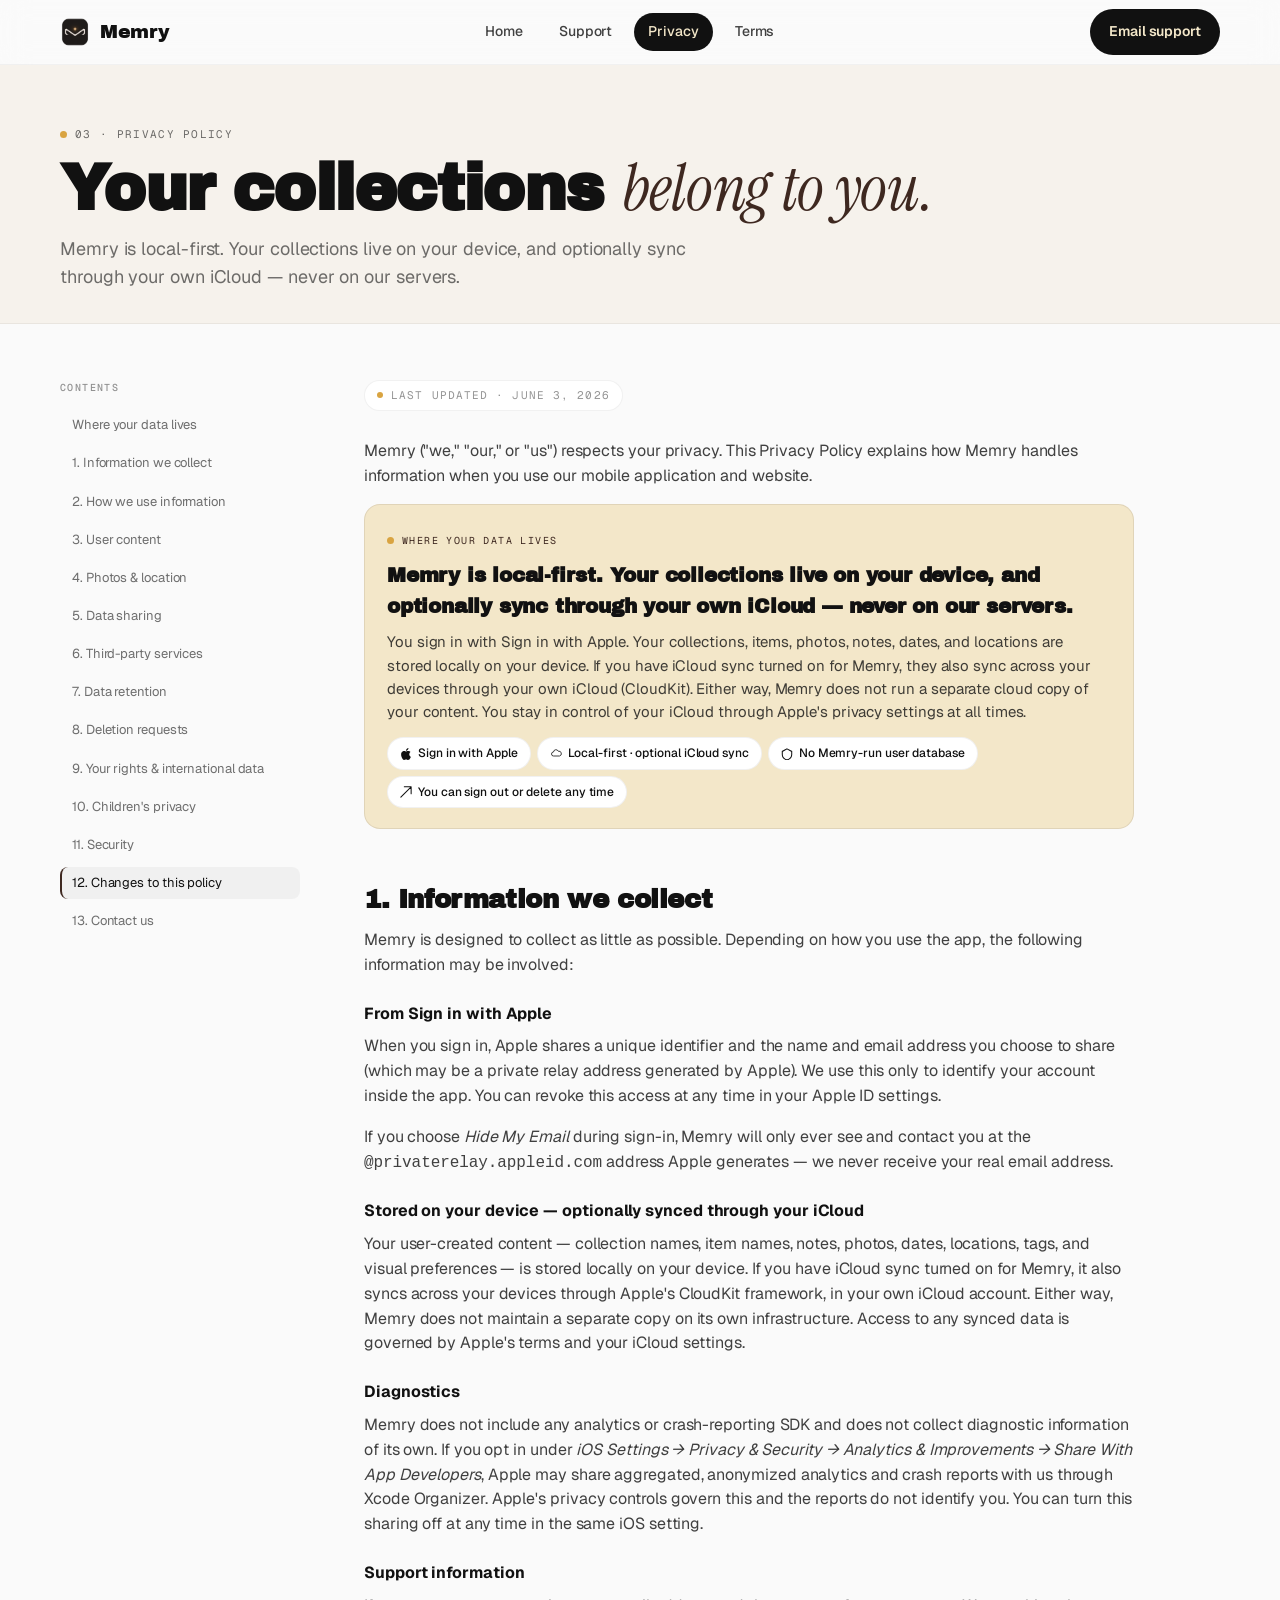
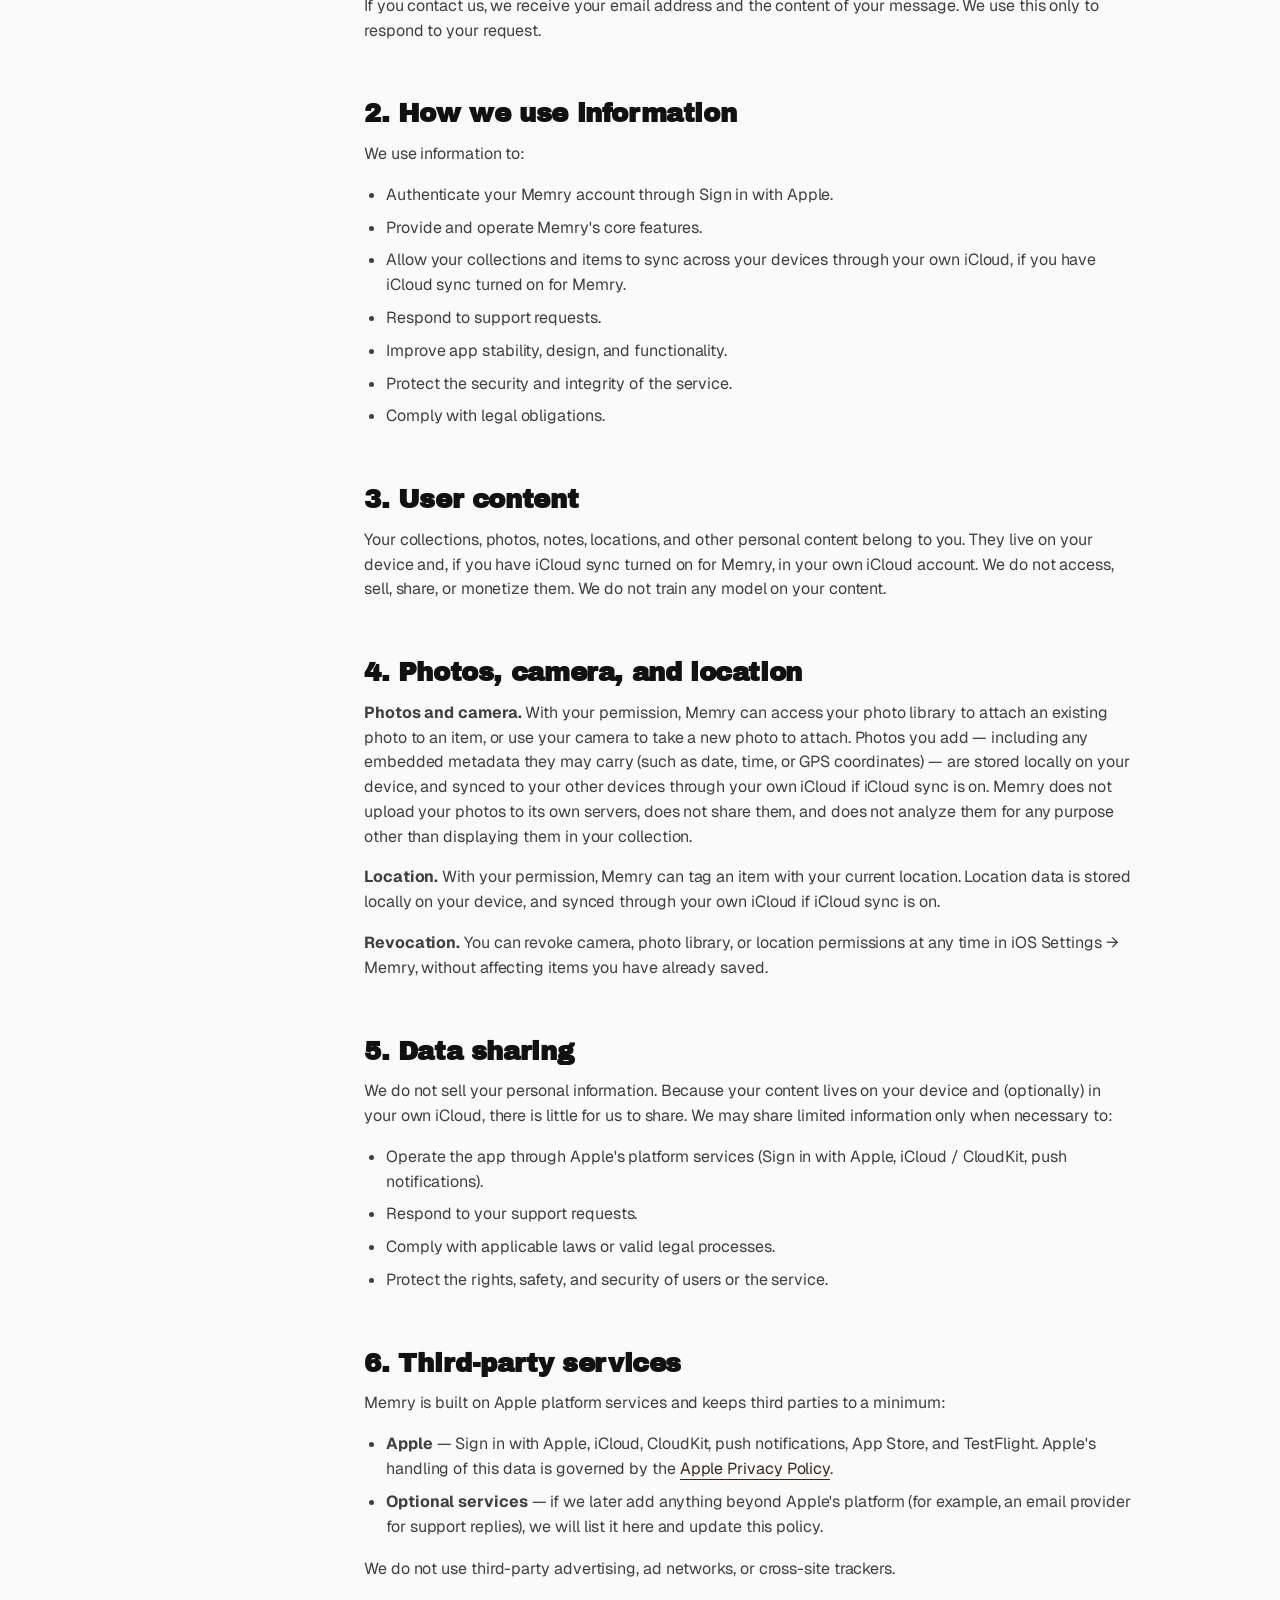
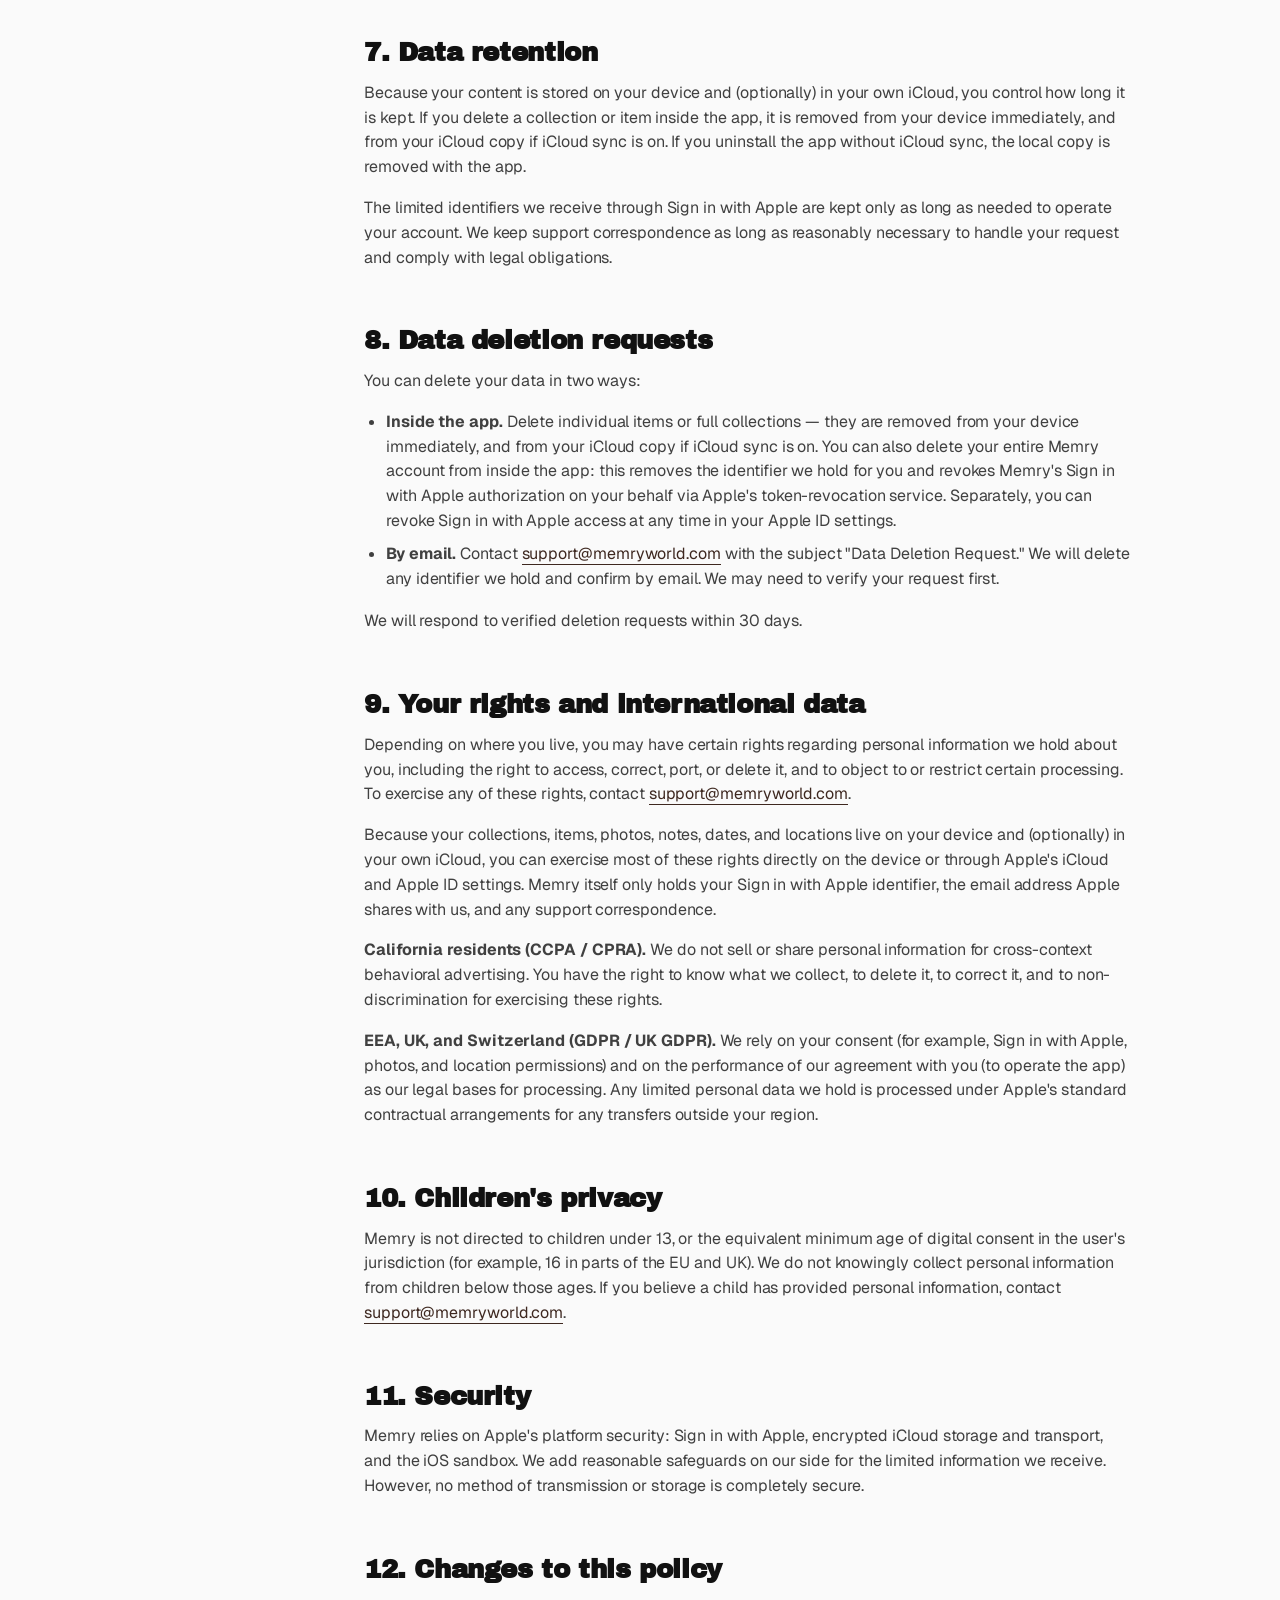
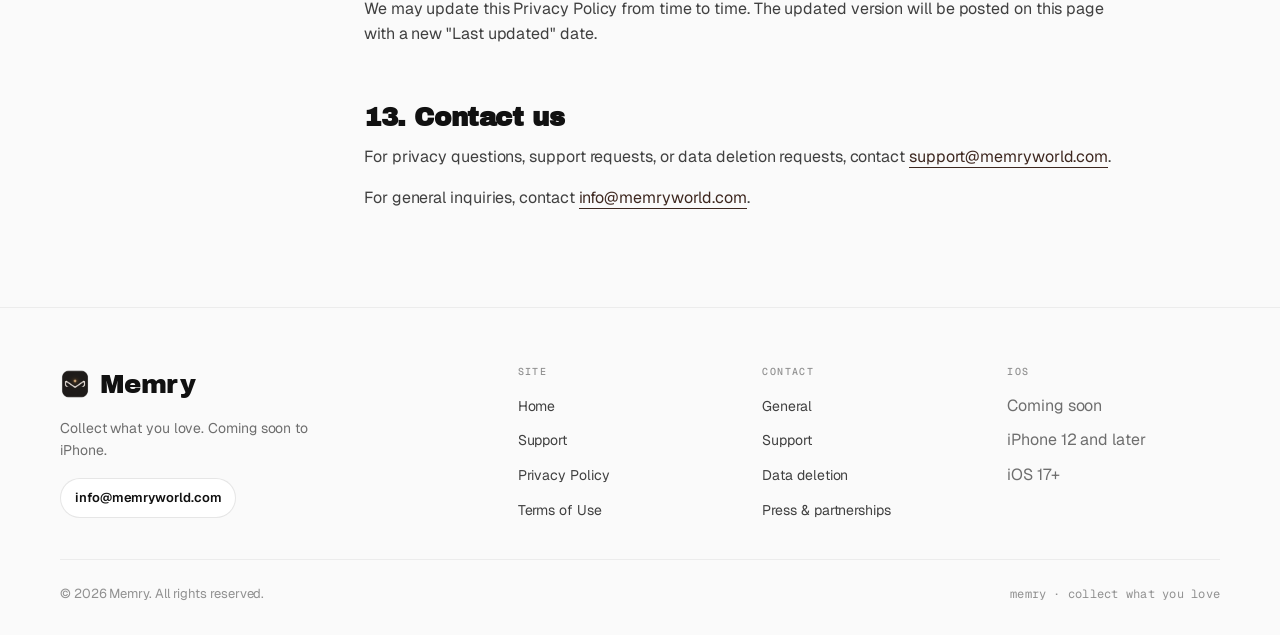
==== commit 7bcba5ab: "Correct diagnostics framing: Memry does not collect crash/analytics data The previous §1 "Device & a" ====
--- a/privacy.html
+++ b/privacy.html
@@ -116,7 +116,7 @@
 
         <div class="updated">
           <span style="width:6px;height:6px;border-radius:3px;background:var(--mustard);"></span>
-          Last updated · May 30, 2026
+          Last updated · June 3, 2026
         </div>
 
         <p>Memry ("we," "our," or "us") respects your privacy. This Privacy Policy explains how Memry handles information when you use our mobile application and website.</p>
@@ -141,8 +141,8 @@
         <p>If you choose <em>Hide My Email</em> during sign-in, Memry will only ever see and contact you at the <code>@privaterelay.appleid.com</code> address Apple generates — we never receive your real email address.</p>
         <h3>Stored on your device — optionally synced through your iCloud</h3>
         <p>Your user-created content — collection names, item names, notes, photos, dates, locations, tags, and visual preferences — is stored locally on your device. If you have iCloud sync turned on for Memry, it also syncs across your devices through Apple's CloudKit framework, in your own iCloud account. Either way, Memry does not maintain a separate copy on its own infrastructure. Access to any synced data is governed by Apple's terms and your iCloud settings.</p>
-        <h3>Device &amp; app information</h3>
-        <p>We may collect basic diagnostic information — app version, device type, operating system version, and anonymous crash reports — to improve app performance and stability. Where supported by iOS, this is shared via Apple's standard crash reporting tools and is not personally identifying.</p>
+        <h3>Diagnostics</h3>
+        <p>Memry does not include any analytics or crash-reporting SDK and does not collect diagnostic information of its own. If you opt in under <em>iOS Settings → Privacy &amp; Security → Analytics &amp; Improvements → Share With App Developers</em>, Apple may share aggregated, anonymized analytics and crash reports with us through Xcode Organizer. Apple's privacy controls govern this and the reports do not identify you. You can turn this sharing off at any time in the same iOS setting.</p>
         <h3>Support information</h3>
         <p>If you contact us, we receive your email address and the content of your message. We use this only to respond to your request.</p>
 
@@ -178,7 +178,7 @@
         <h2 id="third-party">6. Third-party services</h2>
         <p>Memry is built on Apple platform services and keeps third parties to a minimum:</p>
         <ul>
-          <li><strong>Apple</strong> — Sign in with Apple, iCloud, CloudKit, push notifications, App Store, TestFlight, crash reporting. Apple's handling of this data is governed by the <a class="link" href="https://www.apple.com/legal/privacy/" target="_blank" rel="noopener">Apple Privacy Policy</a>.</li>
+          <li><strong>Apple</strong> — Sign in with Apple, iCloud, CloudKit, push notifications, App Store, and TestFlight. Apple's handling of this data is governed by the <a class="link" href="https://www.apple.com/legal/privacy/" target="_blank" rel="noopener">Apple Privacy Policy</a>.</li>
           <li><strong>Optional services</strong> — if we later add anything beyond Apple's platform (for example, an email provider for support replies), we will list it here and update this policy.</li>
         </ul>
         <p>We do not use third-party advertising, ad networks, or cross-site trackers.</p>
@@ -197,7 +197,7 @@
 
         <h2 id="rights">9. Your rights and international data</h2>
         <p>Depending on where you live, you may have certain rights regarding personal information we hold about you, including the right to access, correct, port, or delete it, and to object to or restrict certain processing. To exercise any of these rights, contact <a class="link" href="mailto:support@memryworld.com">support@memryworld.com</a>.</p>
-        <p>Because your collections, items, photos, notes, dates, and locations live on your device and (optionally) in your own iCloud, you can exercise most of these rights directly on the device or through Apple's iCloud and Apple ID settings. Memry itself only holds your Sign in with Apple identifier, the email address Apple shares with us, any support correspondence, and anonymous diagnostics.</p>
+        <p>Because your collections, items, photos, notes, dates, and locations live on your device and (optionally) in your own iCloud, you can exercise most of these rights directly on the device or through Apple's iCloud and Apple ID settings. Memry itself only holds your Sign in with Apple identifier, the email address Apple shares with us, and any support correspondence.</p>
         <p><strong>California residents (CCPA / CPRA).</strong> We do not sell or share personal information for cross-context behavioral advertising. You have the right to know what we collect, to delete it, to correct it, and to non-discrimination for exercising these rights.</p>
         <p><strong>EEA, UK, and Switzerland (GDPR / UK GDPR).</strong> We rely on your consent (for example, Sign in with Apple, photos, and location permissions) and on the performance of our agreement with you (to operate the app) as our legal bases for processing. Any limited personal data we hold is processed under Apple's standard contractual arrangements for any transfers outside your region.</p>
 
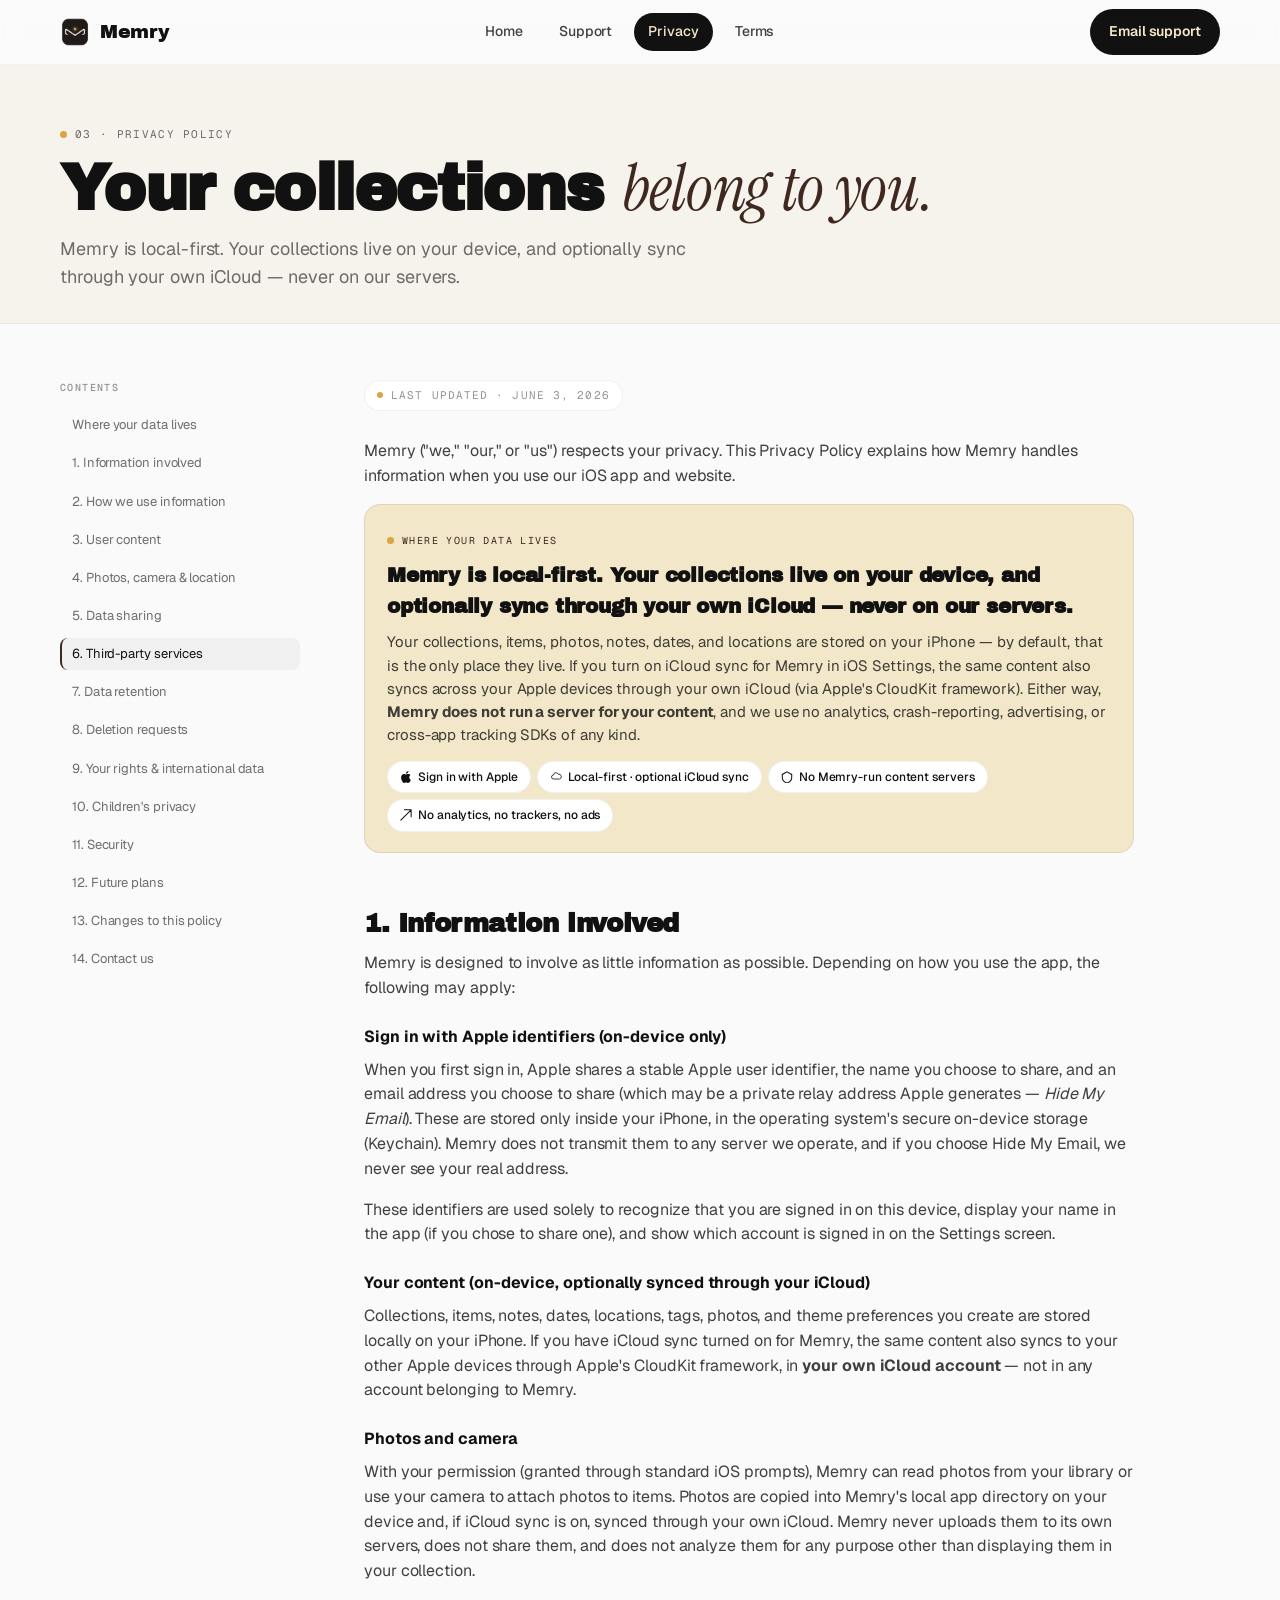
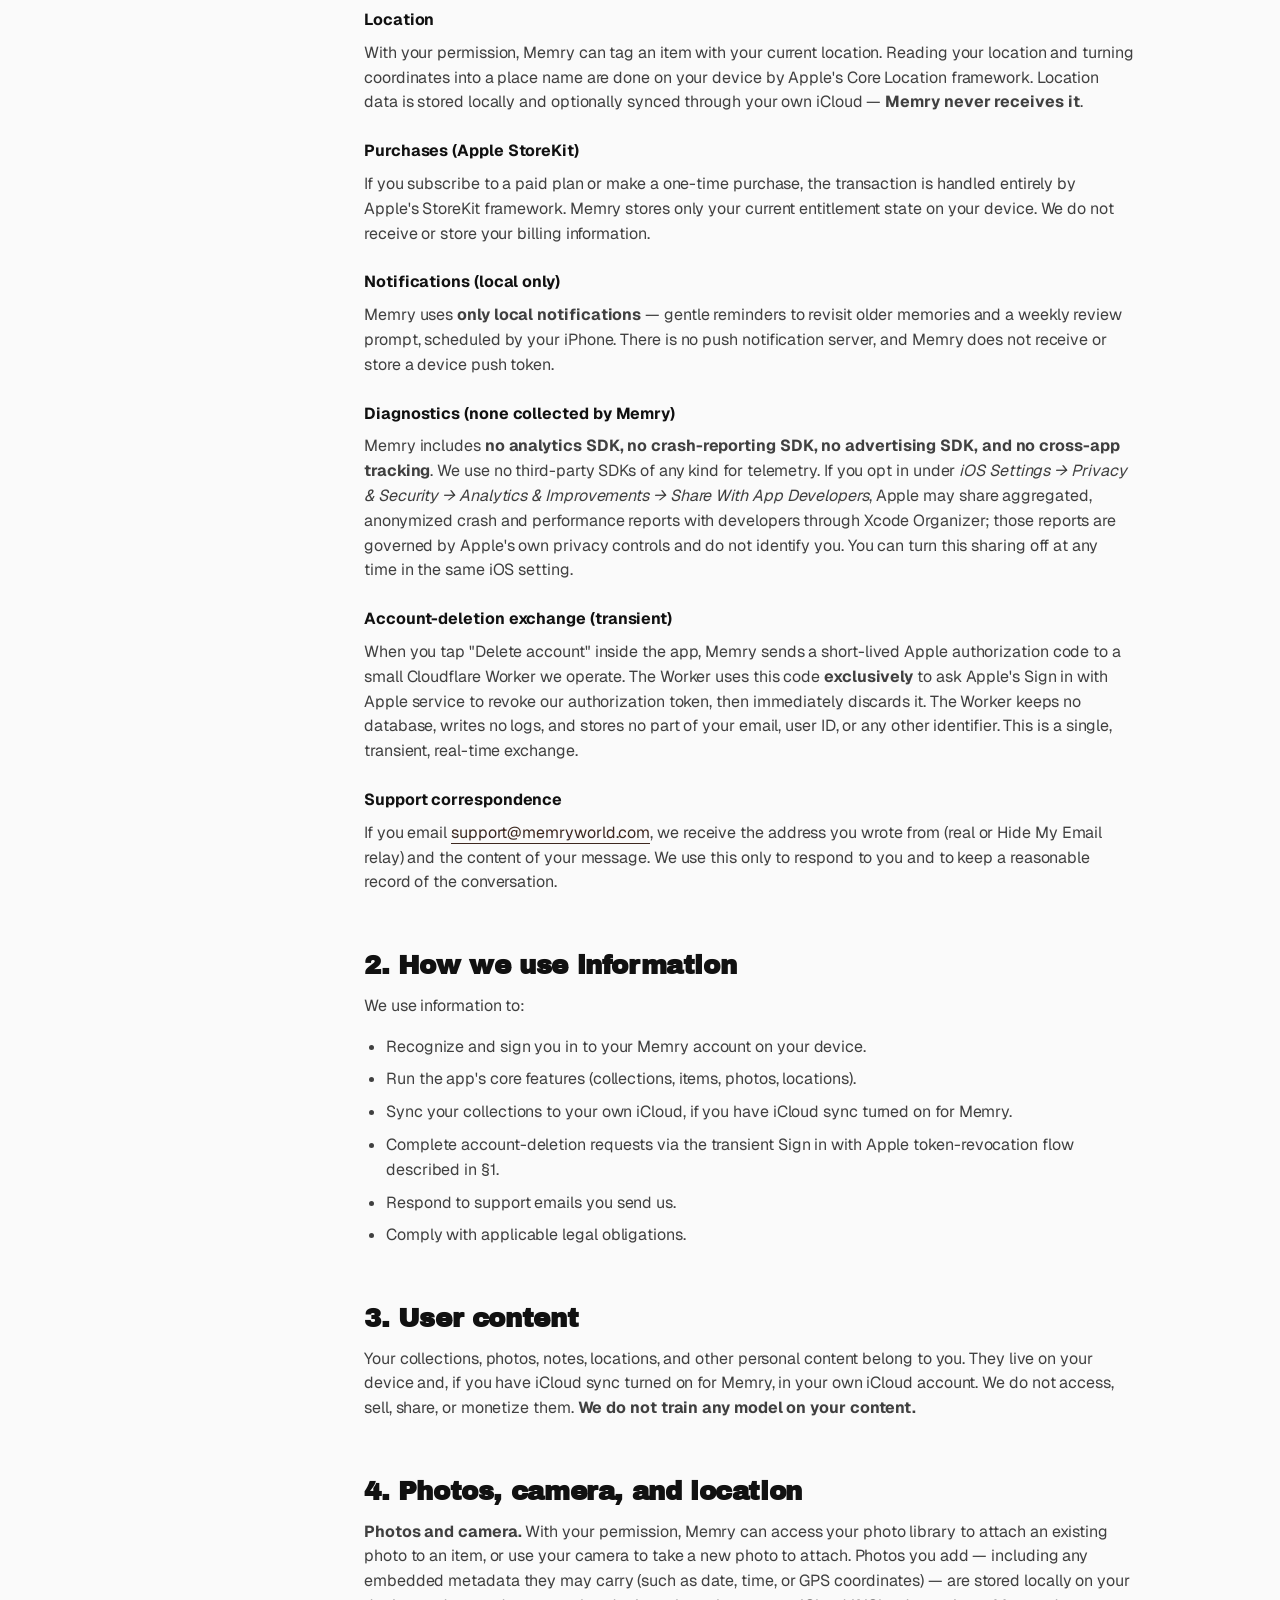
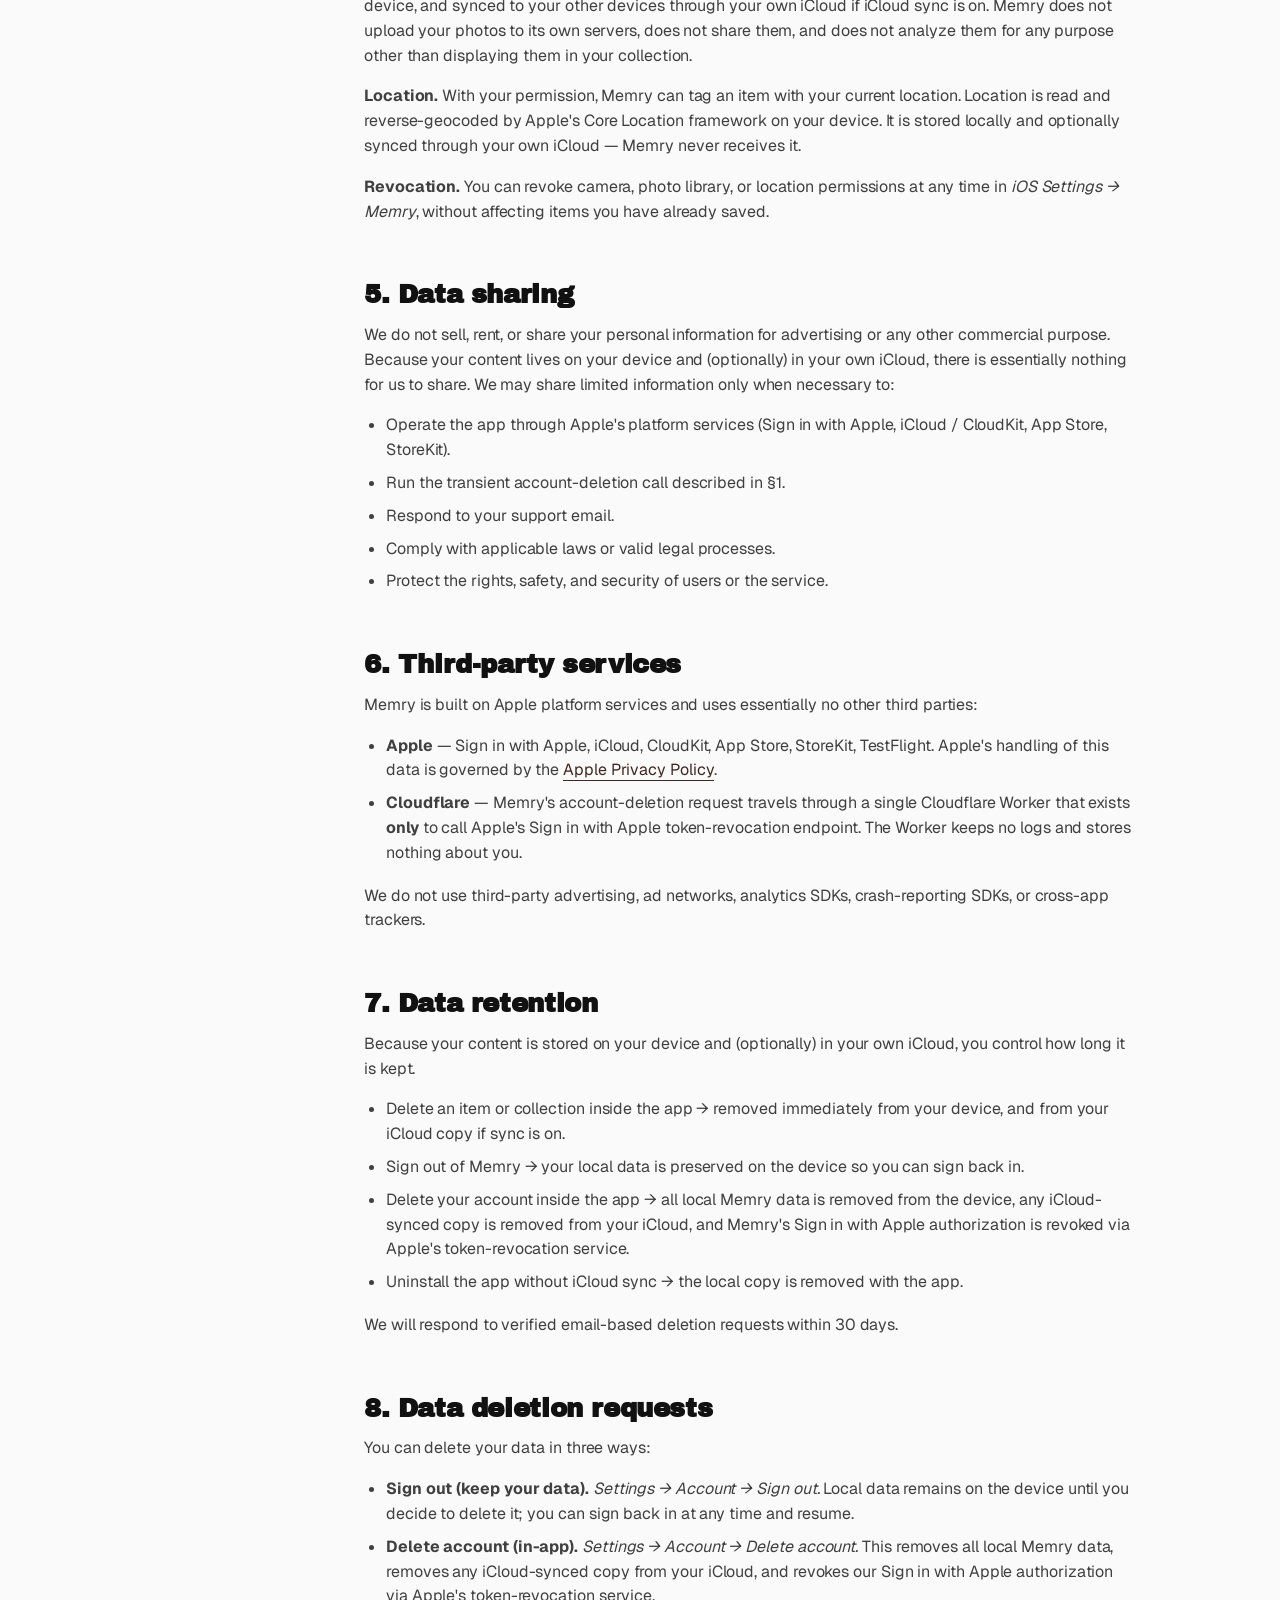
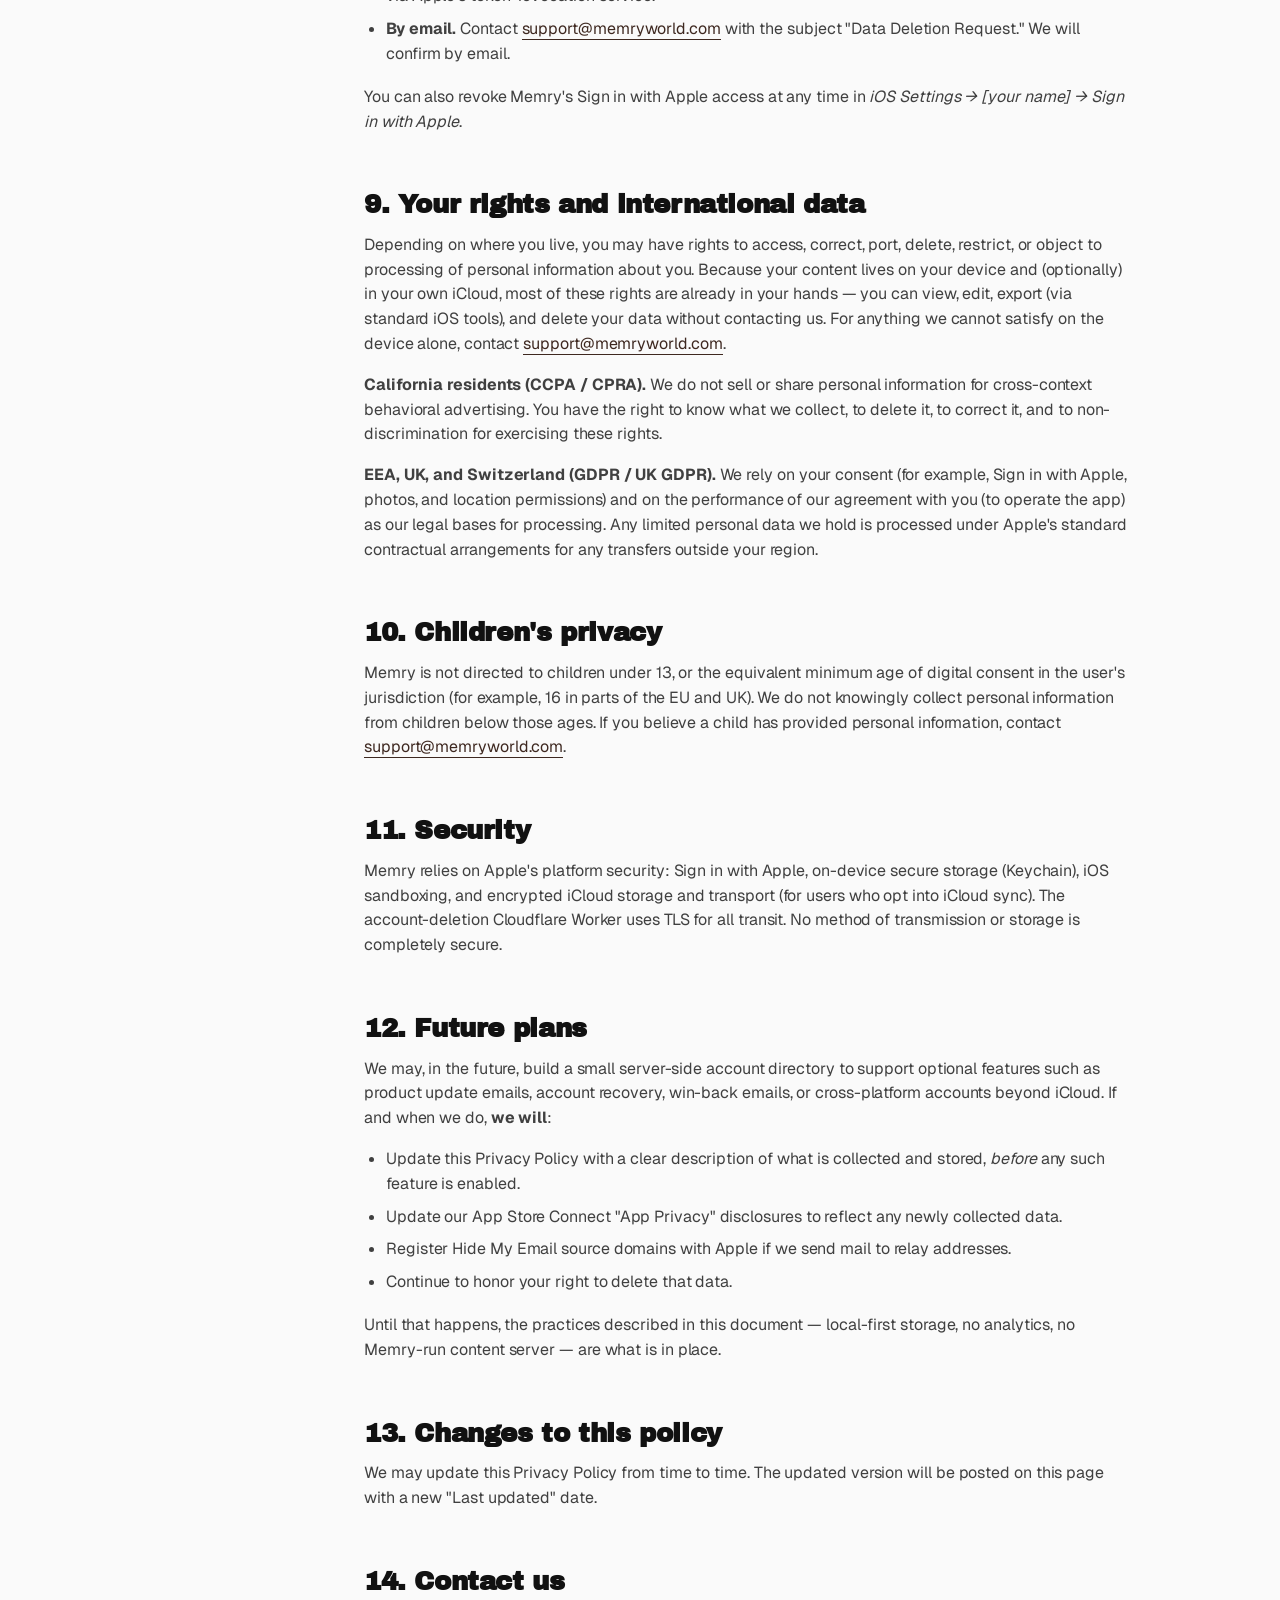
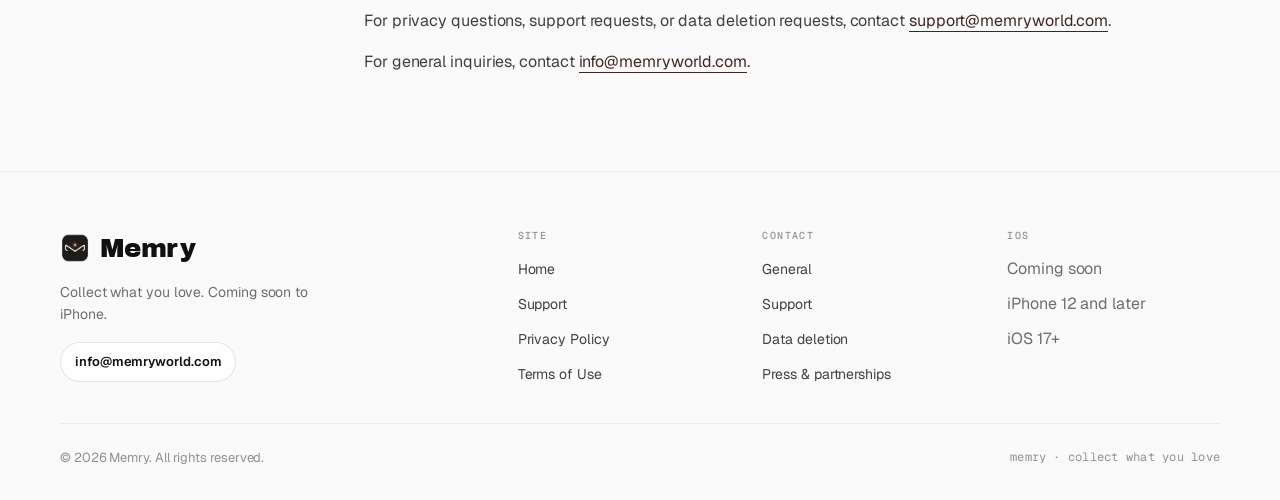
==== commit 163c1b95: "Rewrite Privacy + sync homepage/Support to match real data practices Reflects audit of actual Memry " ====
--- a/privacy.html
+++ b/privacy.html
@@ -96,10 +96,10 @@
         <h4>Contents</h4>
         <ul>
           <li><a href="#where">Where your data lives</a></li>
-          <li><a href="#information">1. Information we collect</a></li>
+          <li><a href="#information">1. Information involved</a></li>
           <li><a href="#use">2. How we use information</a></li>
           <li><a href="#content">3. User content</a></li>
-          <li><a href="#photos">4. Photos &amp; location</a></li>
+          <li><a href="#photos">4. Photos, camera &amp; location</a></li>
           <li><a href="#sharing">5. Data sharing</a></li>
           <li><a href="#third-party">6. Third-party services</a></li>
           <li><a href="#retention">7. Data retention</a></li>
@@ -107,8 +107,9 @@
           <li><a href="#rights">9. Your rights &amp; international data</a></li>
           <li><a href="#children">10. Children's privacy</a></li>
           <li><a href="#security">11. Security</a></li>
-          <li><a href="#changes">12. Changes to this policy</a></li>
-          <li><a href="#contact">13. Contact us</a></li>
+          <li><a href="#future">12. Future plans</a></li>
+          <li><a href="#changes">13. Changes to this policy</a></li>
+          <li><a href="#contact">14. Contact us</a></li>
         </ul>
       </aside>
 
@@ -119,85 +120,110 @@
           Last updated · June 3, 2026
         </div>
 
-        <p>Memry ("we," "our," or "us") respects your privacy. This Privacy Policy explains how Memry handles information when you use our mobile application and website.</p>
+        <p>Memry ("we," "our," or "us") respects your privacy. This Privacy Policy explains how Memry handles information when you use our iOS app and website.</p>
 
         <!-- Highlight summary -->
         <div class="highlight-card" id="where">
           <span class="hc-eyebrow"><span class="hc-dot"></span> Where your data lives</span>
           <h3>Memry is local-first. Your collections live on your device, and optionally sync through your own iCloud — never on our servers.</h3>
-          <p>You sign in with Sign in with Apple. Your collections, items, photos, notes, dates, and locations are stored locally on your device. If you have iCloud sync turned on for Memry, they also sync across your devices through your own iCloud (CloudKit). Either way, Memry does not run a separate cloud copy of your content. You stay in control of your iCloud through Apple's privacy settings at all times.</p>
+          <p>Your collections, items, photos, notes, dates, and locations are stored on your iPhone — by default, that is the only place they live. If you turn on iCloud sync for Memry in iOS Settings, the same content also syncs across your Apple devices through your own iCloud (via Apple's CloudKit framework). Either way, <strong>Memry does not run a server for your content</strong>, and we use no analytics, crash-reporting, advertising, or cross-app tracking SDKs of any kind.</p>
           <div class="hc-pills">
             <span class="hc-pill"><svg width="12" height="12" viewBox="0 0 16 16" fill="currentColor" aria-hidden="true"><path d="M11.182.008C11.148-.03 9.923.023 8.857 1.18c-1.066 1.156-.902 2.482-.878 2.516.024.034 1.52.087 2.475-1.258.955-1.345.762-2.391.728-2.43Zm3.314 11.733c-.048-.096-2.325-1.234-2.113-3.422.212-2.189 1.675-2.789 1.698-2.854.023-.065-.597-.79-1.254-1.157a3.692 3.692 0 0 0-1.563-.434c-.108-.003-.483-.095-1.254.116-.508.139-1.653.589-1.968.607-.316.018-1.256-.522-2.267-.665-.647-.125-1.333.131-1.824.328-.49.196-1.422.754-2.074 2.237-.652 1.482-.311 3.83-.067 4.56.244.729.625 1.924 1.273 2.796.576.984 1.34 1.667 1.659 1.899.319.232 1.219.386 1.843.067.502-.308 1.408-.485 1.766-.472.357.013 1.061.154 1.782.539.571.197 1.111.115 1.652-.105.541-.221 1.324-1.059 2.238-2.758.347-.79.505-1.217.473-1.282Z"/></svg> Sign in with Apple</span>
             <span class="hc-pill"><svg width="12" height="12" viewBox="0 0 24 24" fill="none"><path d="M7 16a4 4 0 010-8 5 5 0 019.6-1.5A4 4 0 0119 16H7z" stroke="currentColor" stroke-width="1.6"/></svg> Local-first · optional iCloud sync</span>
-            <span class="hc-pill"><svg width="12" height="12" viewBox="0 0 14 14" fill="none"><path d="M7 1l5.5 3v3.5c0 3.3-2.4 5.5-5.5 6.5C3.9 13 1.5 10.8 1.5 7.5V4L7 1z" stroke="currentColor" stroke-width="1.2"/></svg> No Memry-run user database</span>
-            <span class="hc-pill"><svg width="12" height="12" viewBox="0 0 14 14" fill="none"><path d="M1 13L13 1M5 1h8v8" stroke="currentColor" stroke-width="1.2" stroke-linecap="round" stroke-linejoin="round"/></svg> You can sign out or delete any time</span>
+            <span class="hc-pill"><svg width="12" height="12" viewBox="0 0 14 14" fill="none"><path d="M7 1l5.5 3v3.5c0 3.3-2.4 5.5-5.5 6.5C3.9 13 1.5 10.8 1.5 7.5V4L7 1z" stroke="currentColor" stroke-width="1.2"/></svg> No Memry-run content servers</span>
+            <span class="hc-pill"><svg width="12" height="12" viewBox="0 0 14 14" fill="none"><path d="M1 13L13 1M5 1h8v8" stroke="currentColor" stroke-width="1.2" stroke-linecap="round" stroke-linejoin="round"/></svg> No analytics, no trackers, no ads</span>
           </div>
         </div>
 
-        <h2 id="information">1. Information we collect</h2>
-        <p>Memry is designed to collect as little as possible. Depending on how you use the app, the following information may be involved:</p>
-        <h3>From Sign in with Apple</h3>
-        <p>When you sign in, Apple shares a unique identifier and the name and email address you choose to share (which may be a private relay address generated by Apple). We use this only to identify your account inside the app. You can revoke this access at any time in your Apple ID settings.</p>
-        <p>If you choose <em>Hide My Email</em> during sign-in, Memry will only ever see and contact you at the <code>@privaterelay.appleid.com</code> address Apple generates — we never receive your real email address.</p>
-        <h3>Stored on your device — optionally synced through your iCloud</h3>
-        <p>Your user-created content — collection names, item names, notes, photos, dates, locations, tags, and visual preferences — is stored locally on your device. If you have iCloud sync turned on for Memry, it also syncs across your devices through Apple's CloudKit framework, in your own iCloud account. Either way, Memry does not maintain a separate copy on its own infrastructure. Access to any synced data is governed by Apple's terms and your iCloud settings.</p>
-        <h3>Diagnostics</h3>
-        <p>Memry does not include any analytics or crash-reporting SDK and does not collect diagnostic information of its own. If you opt in under <em>iOS Settings → Privacy &amp; Security → Analytics &amp; Improvements → Share With App Developers</em>, Apple may share aggregated, anonymized analytics and crash reports with us through Xcode Organizer. Apple's privacy controls govern this and the reports do not identify you. You can turn this sharing off at any time in the same iOS setting.</p>
-        <h3>Support information</h3>
-        <p>If you contact us, we receive your email address and the content of your message. We use this only to respond to your request.</p>
+        <h2 id="information">1. Information involved</h2>
+        <p>Memry is designed to involve as little information as possible. Depending on how you use the app, the following may apply:</p>
+
+        <h3>Sign in with Apple identifiers (on-device only)</h3>
+        <p>When you first sign in, Apple shares a stable Apple user identifier, the name you choose to share, and an email address you choose to share (which may be a private relay address Apple generates — <em>Hide My Email</em>). These are stored only inside your iPhone, in the operating system's secure on-device storage (Keychain). Memry does not transmit them to any server we operate, and if you choose Hide My Email, we never see your real address.</p>
+        <p>These identifiers are used solely to recognize that you are signed in on this device, display your name in the app (if you chose to share one), and show which account is signed in on the Settings screen.</p>
+
+        <h3>Your content (on-device, optionally synced through your iCloud)</h3>
+        <p>Collections, items, notes, dates, locations, tags, photos, and theme preferences you create are stored locally on your iPhone. If you have iCloud sync turned on for Memry, the same content also syncs to your other Apple devices through Apple's CloudKit framework, in <strong>your own iCloud account</strong> — not in any account belonging to Memry.</p>
+
+        <h3>Photos and camera</h3>
+        <p>With your permission (granted through standard iOS prompts), Memry can read photos from your library or use your camera to attach photos to items. Photos are copied into Memry's local app directory on your device and, if iCloud sync is on, synced through your own iCloud. Memry never uploads them to its own servers, does not share them, and does not analyze them for any purpose other than displaying them in your collection.</p>
+
+        <h3>Location</h3>
+        <p>With your permission, Memry can tag an item with your current location. Reading your location and turning coordinates into a place name are done on your device by Apple's Core Location framework. Location data is stored locally and optionally synced through your own iCloud — <strong>Memry never receives it</strong>.</p>
+
+        <h3>Purchases (Apple StoreKit)</h3>
+        <p>If you subscribe to a paid plan or make a one-time purchase, the transaction is handled entirely by Apple's StoreKit framework. Memry stores only your current entitlement state on your device. We do not receive or store your billing information.</p>
+
+        <h3>Notifications (local only)</h3>
+        <p>Memry uses <strong>only local notifications</strong> — gentle reminders to revisit older memories and a weekly review prompt, scheduled by your iPhone. There is no push notification server, and Memry does not receive or store a device push token.</p>
+
+        <h3>Diagnostics (none collected by Memry)</h3>
+        <p>Memry includes <strong>no analytics SDK, no crash-reporting SDK, no advertising SDK, and no cross-app tracking</strong>. We use no third-party SDKs of any kind for telemetry. If you opt in under <em>iOS Settings → Privacy &amp; Security → Analytics &amp; Improvements → Share With App Developers</em>, Apple may share aggregated, anonymized crash and performance reports with developers through Xcode Organizer; those reports are governed by Apple's own privacy controls and do not identify you. You can turn this sharing off at any time in the same iOS setting.</p>
+
+        <h3>Account-deletion exchange (transient)</h3>
+        <p>When you tap "Delete account" inside the app, Memry sends a short-lived Apple authorization code to a small Cloudflare Worker we operate. The Worker uses this code <strong>exclusively</strong> to ask Apple's Sign in with Apple service to revoke our authorization token, then immediately discards it. The Worker keeps no database, writes no logs, and stores no part of your email, user ID, or any other identifier. This is a single, transient, real-time exchange.</p>
+
+        <h3>Support correspondence</h3>
+        <p>If you email <a class="link" href="mailto:support@memryworld.com">support@memryworld.com</a>, we receive the address you wrote from (real or Hide My Email relay) and the content of your message. We use this only to respond to you and to keep a reasonable record of the conversation.</p>
 
         <h2 id="use">2. How we use information</h2>
         <p>We use information to:</p>
         <ul>
-          <li>Authenticate your Memry account through Sign in with Apple.</li>
-          <li>Provide and operate Memry's core features.</li>
-          <li>Allow your collections and items to sync across your devices through your own iCloud, if you have iCloud sync turned on for Memry.</li>
-          <li>Respond to support requests.</li>
-          <li>Improve app stability, design, and functionality.</li>
-          <li>Protect the security and integrity of the service.</li>
-          <li>Comply with legal obligations.</li>
+          <li>Recognize and sign you in to your Memry account on your device.</li>
+          <li>Run the app's core features (collections, items, photos, locations).</li>
+          <li>Sync your collections to your own iCloud, if you have iCloud sync turned on for Memry.</li>
+          <li>Complete account-deletion requests via the transient Sign in with Apple token-revocation flow described in §1.</li>
+          <li>Respond to support emails you send us.</li>
+          <li>Comply with applicable legal obligations.</li>
         </ul>
 
         <h2 id="content">3. User content</h2>
-        <p>Your collections, photos, notes, locations, and other personal content belong to you. They live on your device and, if you have iCloud sync turned on for Memry, in your own iCloud account. We do not access, sell, share, or monetize them. We do not train any model on your content.</p>
+        <p>Your collections, photos, notes, locations, and other personal content belong to you. They live on your device and, if you have iCloud sync turned on for Memry, in your own iCloud account. We do not access, sell, share, or monetize them. <strong>We do not train any model on your content.</strong></p>
 
         <h2 id="photos">4. Photos, camera, and location</h2>
         <p><strong>Photos and camera.</strong> With your permission, Memry can access your photo library to attach an existing photo to an item, or use your camera to take a new photo to attach. Photos you add — including any embedded metadata they may carry (such as date, time, or GPS coordinates) — are stored locally on your device, and synced to your other devices through your own iCloud if iCloud sync is on. Memry does not upload your photos to its own servers, does not share them, and does not analyze them for any purpose other than displaying them in your collection.</p>
-        <p><strong>Location.</strong> With your permission, Memry can tag an item with your current location. Location data is stored locally on your device, and synced through your own iCloud if iCloud sync is on.</p>
-        <p><strong>Revocation.</strong> You can revoke camera, photo library, or location permissions at any time in iOS Settings → Memry, without affecting items you have already saved.</p>
+        <p><strong>Location.</strong> With your permission, Memry can tag an item with your current location. Location is read and reverse-geocoded by Apple's Core Location framework on your device. It is stored locally and optionally synced through your own iCloud — Memry never receives it.</p>
+        <p><strong>Revocation.</strong> You can revoke camera, photo library, or location permissions at any time in <em>iOS Settings → Memry</em>, without affecting items you have already saved.</p>
 
         <h2 id="sharing">5. Data sharing</h2>
-        <p>We do not sell your personal information. Because your content lives on your device and (optionally) in your own iCloud, there is little for us to share. We may share limited information only when necessary to:</p>
-        <ul>
-          <li>Operate the app through Apple's platform services (Sign in with Apple, iCloud / CloudKit, push notifications).</li>
-          <li>Respond to your support requests.</li>
+        <p>We do not sell, rent, or share your personal information for advertising or any other commercial purpose. Because your content lives on your device and (optionally) in your own iCloud, there is essentially nothing for us to share. We may share limited information only when necessary to:</p>
+        <ul>
+          <li>Operate the app through Apple's platform services (Sign in with Apple, iCloud / CloudKit, App Store, StoreKit).</li>
+          <li>Run the transient account-deletion call described in §1.</li>
+          <li>Respond to your support email.</li>
           <li>Comply with applicable laws or valid legal processes.</li>
           <li>Protect the rights, safety, and security of users or the service.</li>
         </ul>
 
         <h2 id="third-party">6. Third-party services</h2>
-        <p>Memry is built on Apple platform services and keeps third parties to a minimum:</p>
-        <ul>
-          <li><strong>Apple</strong> — Sign in with Apple, iCloud, CloudKit, push notifications, App Store, and TestFlight. Apple's handling of this data is governed by the <a class="link" href="https://www.apple.com/legal/privacy/" target="_blank" rel="noopener">Apple Privacy Policy</a>.</li>
-          <li><strong>Optional services</strong> — if we later add anything beyond Apple's platform (for example, an email provider for support replies), we will list it here and update this policy.</li>
-        </ul>
-        <p>We do not use third-party advertising, ad networks, or cross-site trackers.</p>
+        <p>Memry is built on Apple platform services and uses essentially no other third parties:</p>
+        <ul>
+          <li><strong>Apple</strong> — Sign in with Apple, iCloud, CloudKit, App Store, StoreKit, TestFlight. Apple's handling of this data is governed by the <a class="link" href="https://www.apple.com/legal/privacy/" target="_blank" rel="noopener">Apple Privacy Policy</a>.</li>
+          <li><strong>Cloudflare</strong> — Memry's account-deletion request travels through a single Cloudflare Worker that exists <strong>only</strong> to call Apple's Sign in with Apple token-revocation endpoint. The Worker keeps no logs and stores nothing about you.</li>
+        </ul>
+        <p>We do not use third-party advertising, ad networks, analytics SDKs, crash-reporting SDKs, or cross-app trackers.</p>
 
         <h2 id="retention">7. Data retention</h2>
-        <p>Because your content is stored on your device and (optionally) in your own iCloud, you control how long it is kept. If you delete a collection or item inside the app, it is removed from your device immediately, and from your iCloud copy if iCloud sync is on. If you uninstall the app without iCloud sync, the local copy is removed with the app.</p>
-        <p>The limited identifiers we receive through Sign in with Apple are kept only as long as needed to operate your account. We keep support correspondence as long as reasonably necessary to handle your request and comply with legal obligations.</p>
+        <p>Because your content is stored on your device and (optionally) in your own iCloud, you control how long it is kept.</p>
+        <ul>
+          <li>Delete an item or collection inside the app → removed immediately from your device, and from your iCloud copy if sync is on.</li>
+          <li>Sign out of Memry → your local data is preserved on the device so you can sign back in.</li>
+          <li>Delete your account inside the app → all local Memry data is removed from the device, any iCloud-synced copy is removed from your iCloud, and Memry's Sign in with Apple authorization is revoked via Apple's token-revocation service.</li>
+          <li>Uninstall the app without iCloud sync → the local copy is removed with the app.</li>
+        </ul>
+        <p>We will respond to verified email-based deletion requests within 30 days.</p>
 
         <h2 id="deletion">8. Data deletion requests</h2>
-        <p>You can delete your data in two ways:</p>
-        <ul>
-          <li><strong>Inside the app.</strong> Delete individual items or full collections — they are removed from your device immediately, and from your iCloud copy if iCloud sync is on. You can also delete your entire Memry account from inside the app: this removes the identifier we hold for you and revokes Memry's Sign in with Apple authorization on your behalf via Apple's token-revocation service. Separately, you can revoke Sign in with Apple access at any time in your Apple ID settings.</li>
-          <li><strong>By email.</strong> Contact <a class="link" href="mailto:support@memryworld.com?subject=Data%20Deletion%20Request">support@memryworld.com</a> with the subject "Data Deletion Request." We will delete any identifier we hold and confirm by email. We may need to verify your request first.</li>
-        </ul>
-        <p>We will respond to verified deletion requests within 30 days.</p>
+        <p>You can delete your data in three ways:</p>
+        <ul>
+          <li><strong>Sign out (keep your data).</strong> <em>Settings → Account → Sign out.</em> Local data remains on the device until you decide to delete it; you can sign back in at any time and resume.</li>
+          <li><strong>Delete account (in-app).</strong> <em>Settings → Account → Delete account.</em> This removes all local Memry data, removes any iCloud-synced copy from your iCloud, and revokes our Sign in with Apple authorization via Apple's token-revocation service.</li>
+          <li><strong>By email.</strong> Contact <a class="link" href="mailto:support@memryworld.com?subject=Data%20Deletion%20Request">support@memryworld.com</a> with the subject "Data Deletion Request." We will confirm by email.</li>
+        </ul>
+        <p>You can also revoke Memry's Sign in with Apple access at any time in <em>iOS Settings → [your name] → Sign in with Apple</em>.</p>
 
         <h2 id="rights">9. Your rights and international data</h2>
-        <p>Depending on where you live, you may have certain rights regarding personal information we hold about you, including the right to access, correct, port, or delete it, and to object to or restrict certain processing. To exercise any of these rights, contact <a class="link" href="mailto:support@memryworld.com">support@memryworld.com</a>.</p>
-        <p>Because your collections, items, photos, notes, dates, and locations live on your device and (optionally) in your own iCloud, you can exercise most of these rights directly on the device or through Apple's iCloud and Apple ID settings. Memry itself only holds your Sign in with Apple identifier, the email address Apple shares with us, and any support correspondence.</p>
+        <p>Depending on where you live, you may have rights to access, correct, port, delete, restrict, or object to processing of personal information about you. Because your content lives on your device and (optionally) in your own iCloud, most of these rights are already in your hands — you can view, edit, export (via standard iOS tools), and delete your data without contacting us. For anything we cannot satisfy on the device alone, contact <a class="link" href="mailto:support@memryworld.com">support@memryworld.com</a>.</p>
         <p><strong>California residents (CCPA / CPRA).</strong> We do not sell or share personal information for cross-context behavioral advertising. You have the right to know what we collect, to delete it, to correct it, and to non-discrimination for exercising these rights.</p>
         <p><strong>EEA, UK, and Switzerland (GDPR / UK GDPR).</strong> We rely on your consent (for example, Sign in with Apple, photos, and location permissions) and on the performance of our agreement with you (to operate the app) as our legal bases for processing. Any limited personal data we hold is processed under Apple's standard contractual arrangements for any transfers outside your region.</p>
 
@@ -205,12 +231,22 @@
         <p>Memry is not directed to children under 13, or the equivalent minimum age of digital consent in the user's jurisdiction (for example, 16 in parts of the EU and UK). We do not knowingly collect personal information from children below those ages. If you believe a child has provided personal information, contact <a class="link" href="mailto:support@memryworld.com">support@memryworld.com</a>.</p>
 
         <h2 id="security">11. Security</h2>
-        <p>Memry relies on Apple's platform security: Sign in with Apple, encrypted iCloud storage and transport, and the iOS sandbox. We add reasonable safeguards on our side for the limited information we receive. However, no method of transmission or storage is completely secure.</p>
-
-        <h2 id="changes">12. Changes to this policy</h2>
+        <p>Memry relies on Apple's platform security: Sign in with Apple, on-device secure storage (Keychain), iOS sandboxing, and encrypted iCloud storage and transport (for users who opt into iCloud sync). The account-deletion Cloudflare Worker uses TLS for all transit. No method of transmission or storage is completely secure.</p>
+
+        <h2 id="future">12. Future plans</h2>
+        <p>We may, in the future, build a small server-side account directory to support optional features such as product update emails, account recovery, win-back emails, or cross-platform accounts beyond iCloud. If and when we do, <strong>we will</strong>:</p>
+        <ul>
+          <li>Update this Privacy Policy with a clear description of what is collected and stored, <em>before</em> any such feature is enabled.</li>
+          <li>Update our App Store Connect "App Privacy" disclosures to reflect any newly collected data.</li>
+          <li>Register Hide My Email source domains with Apple if we send mail to relay addresses.</li>
+          <li>Continue to honor your right to delete that data.</li>
+        </ul>
+        <p>Until that happens, the practices described in this document — local-first storage, no analytics, no Memry-run content server — are what is in place.</p>
+
+        <h2 id="changes">13. Changes to this policy</h2>
         <p>We may update this Privacy Policy from time to time. The updated version will be posted on this page with a new "Last updated" date.</p>
 
-        <h2 id="contact">13. Contact us</h2>
+        <h2 id="contact">14. Contact us</h2>
         <p>For privacy questions, support requests, or data deletion requests, contact <a class="link" href="mailto:support@memryworld.com">support@memryworld.com</a>.</p>
         <p>For general inquiries, contact <a class="link" href="mailto:info@memryworld.com">info@memryworld.com</a>.</p>
 
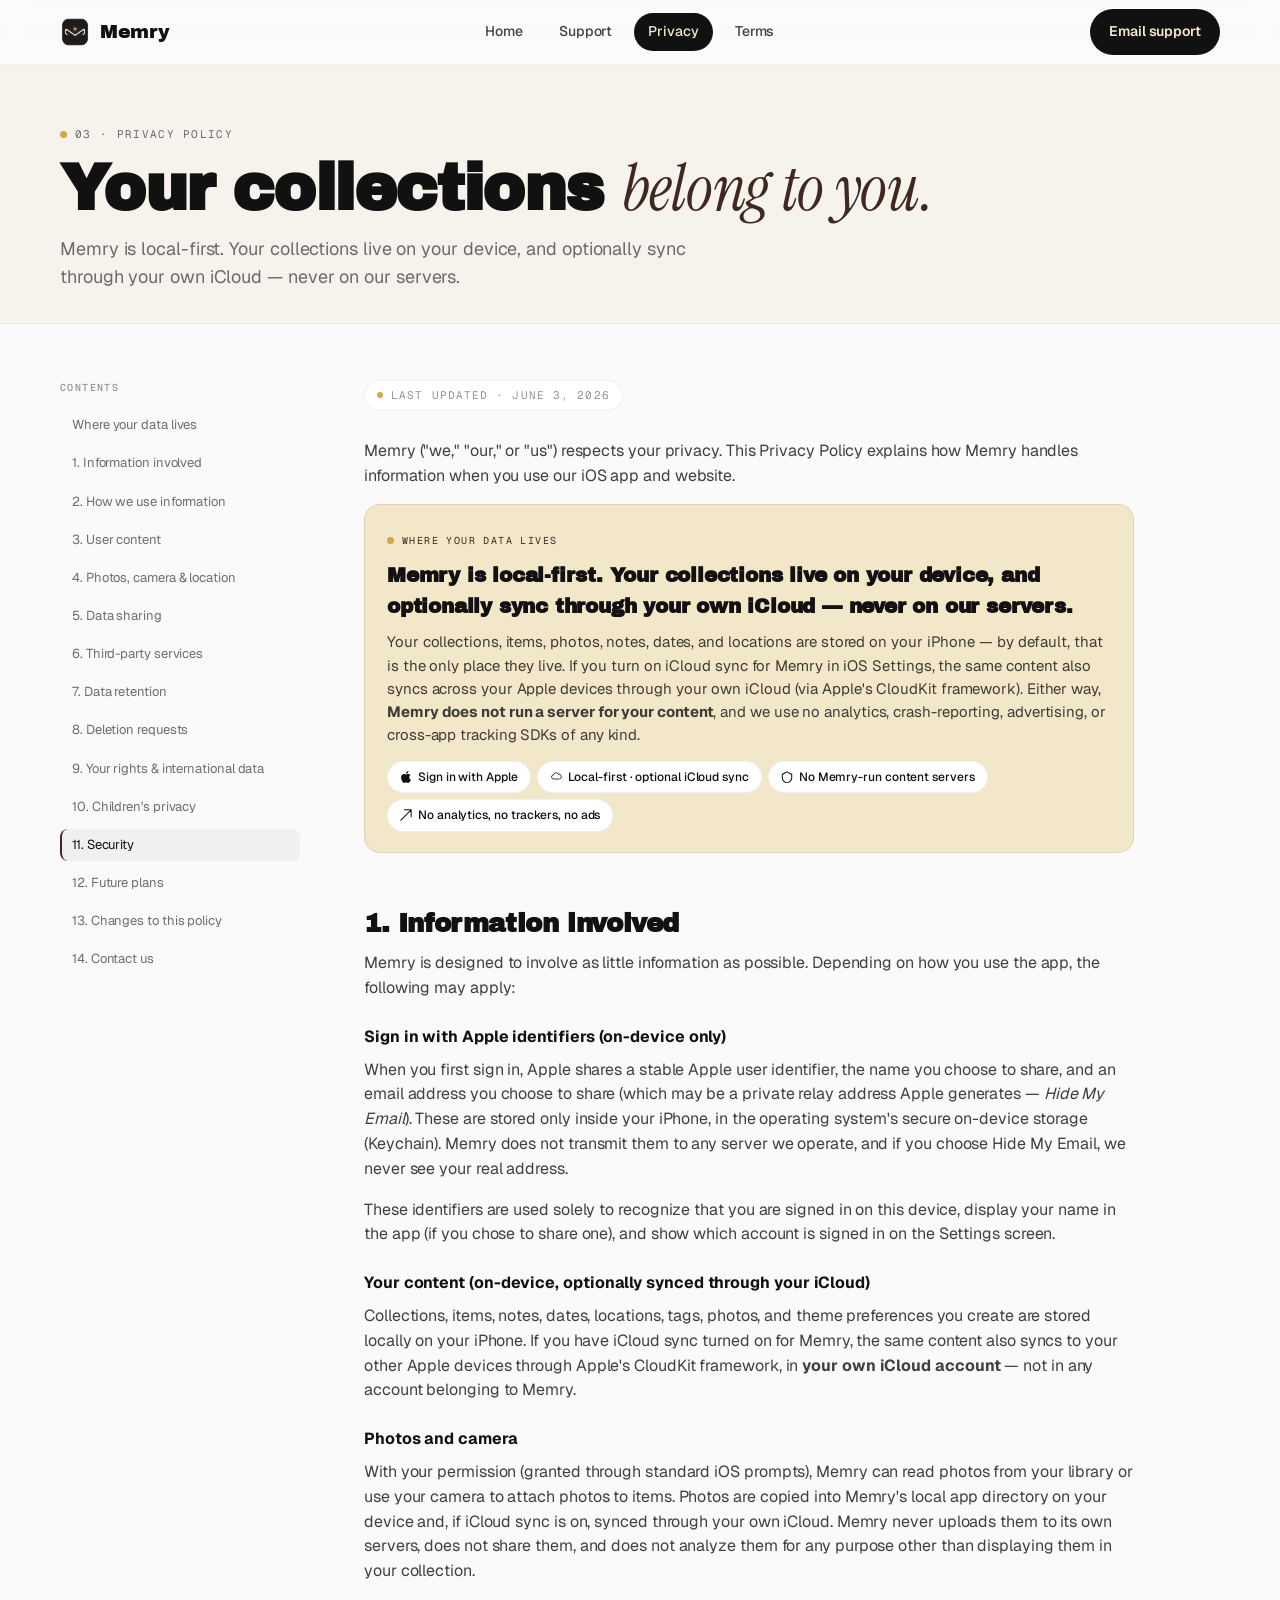
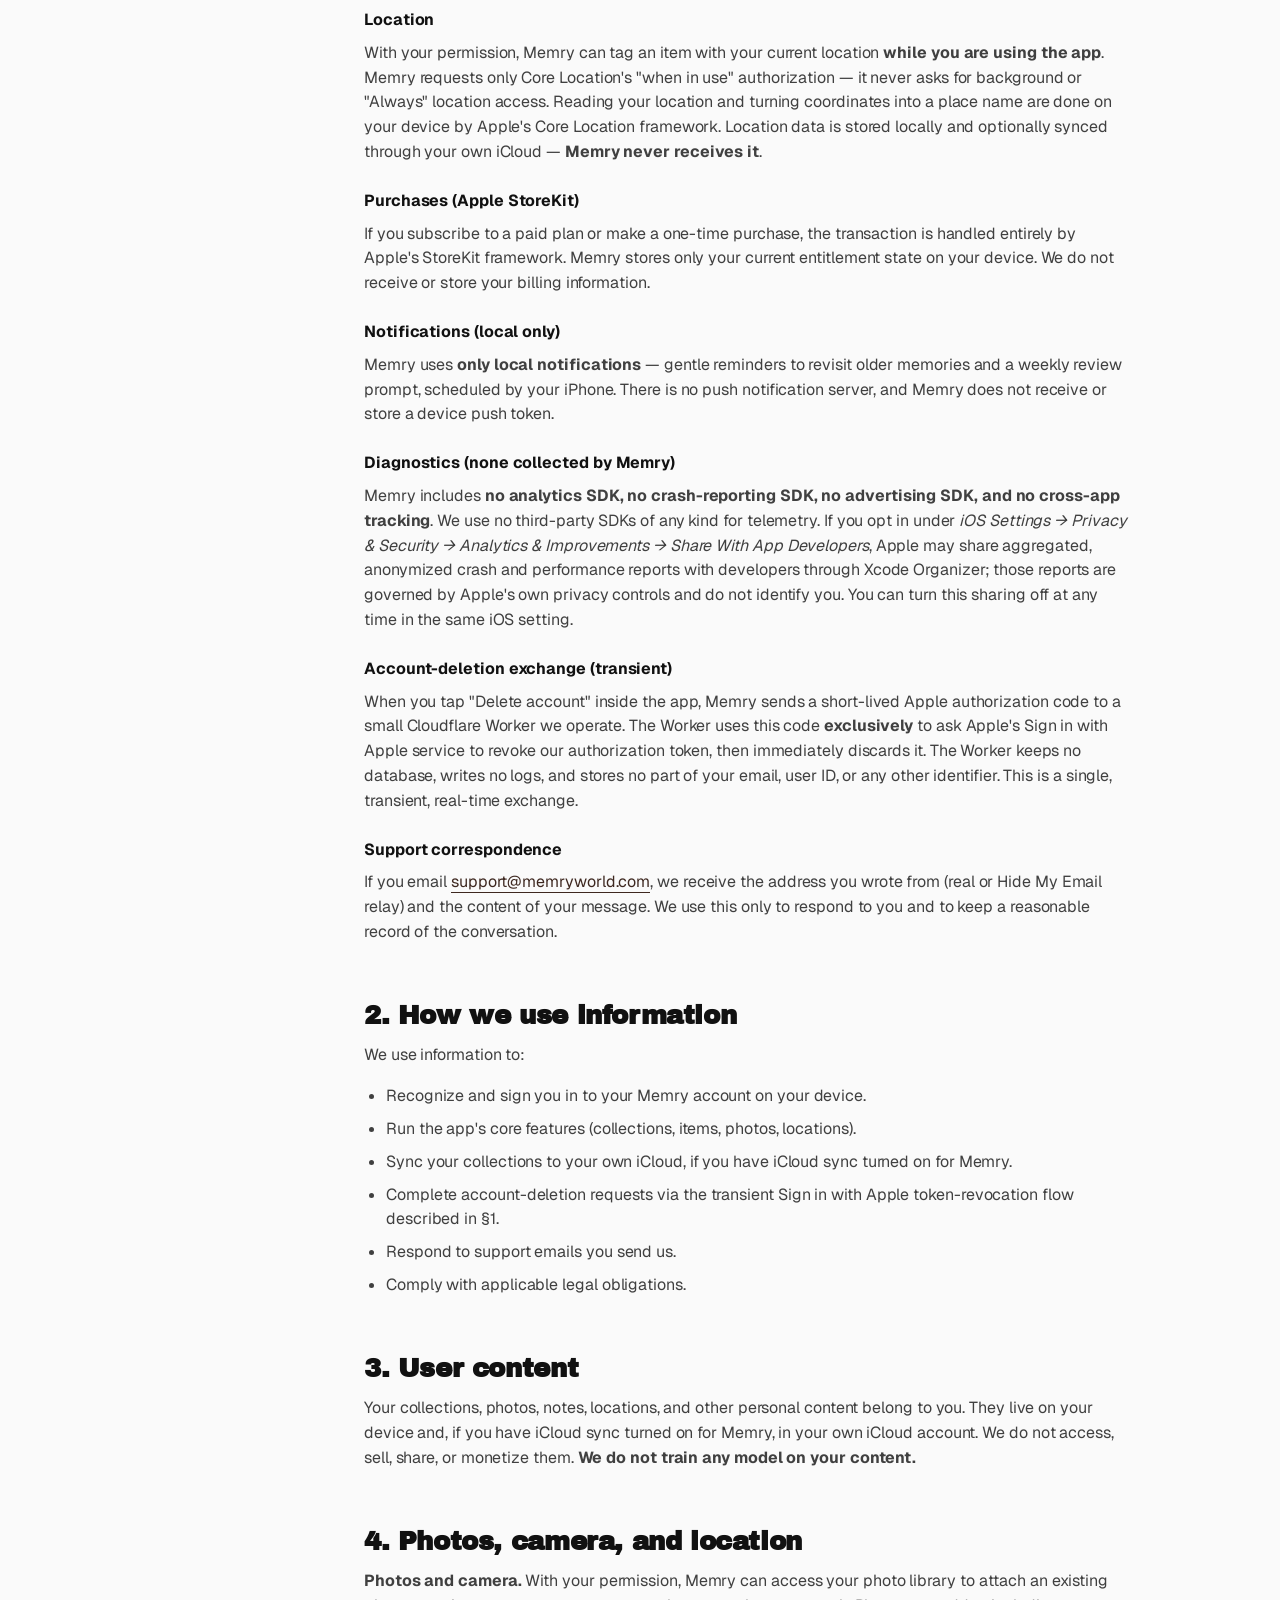
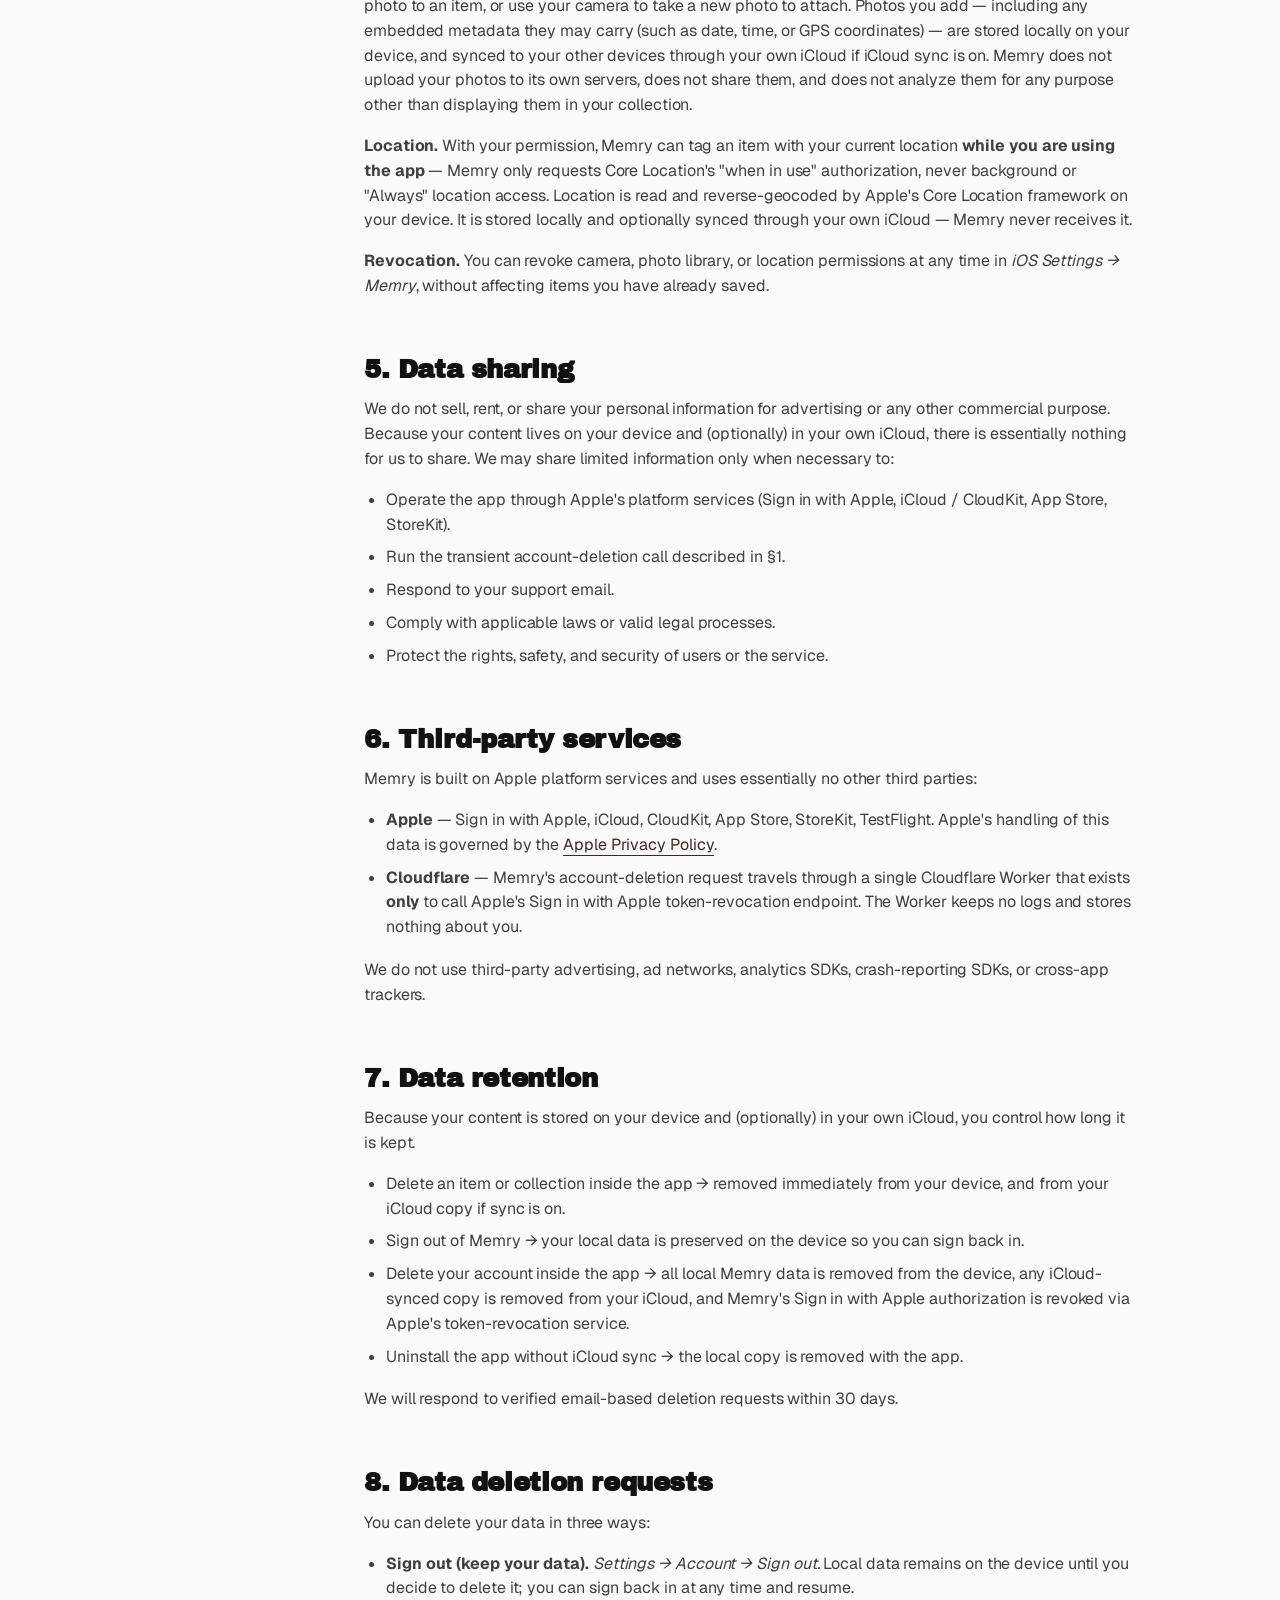
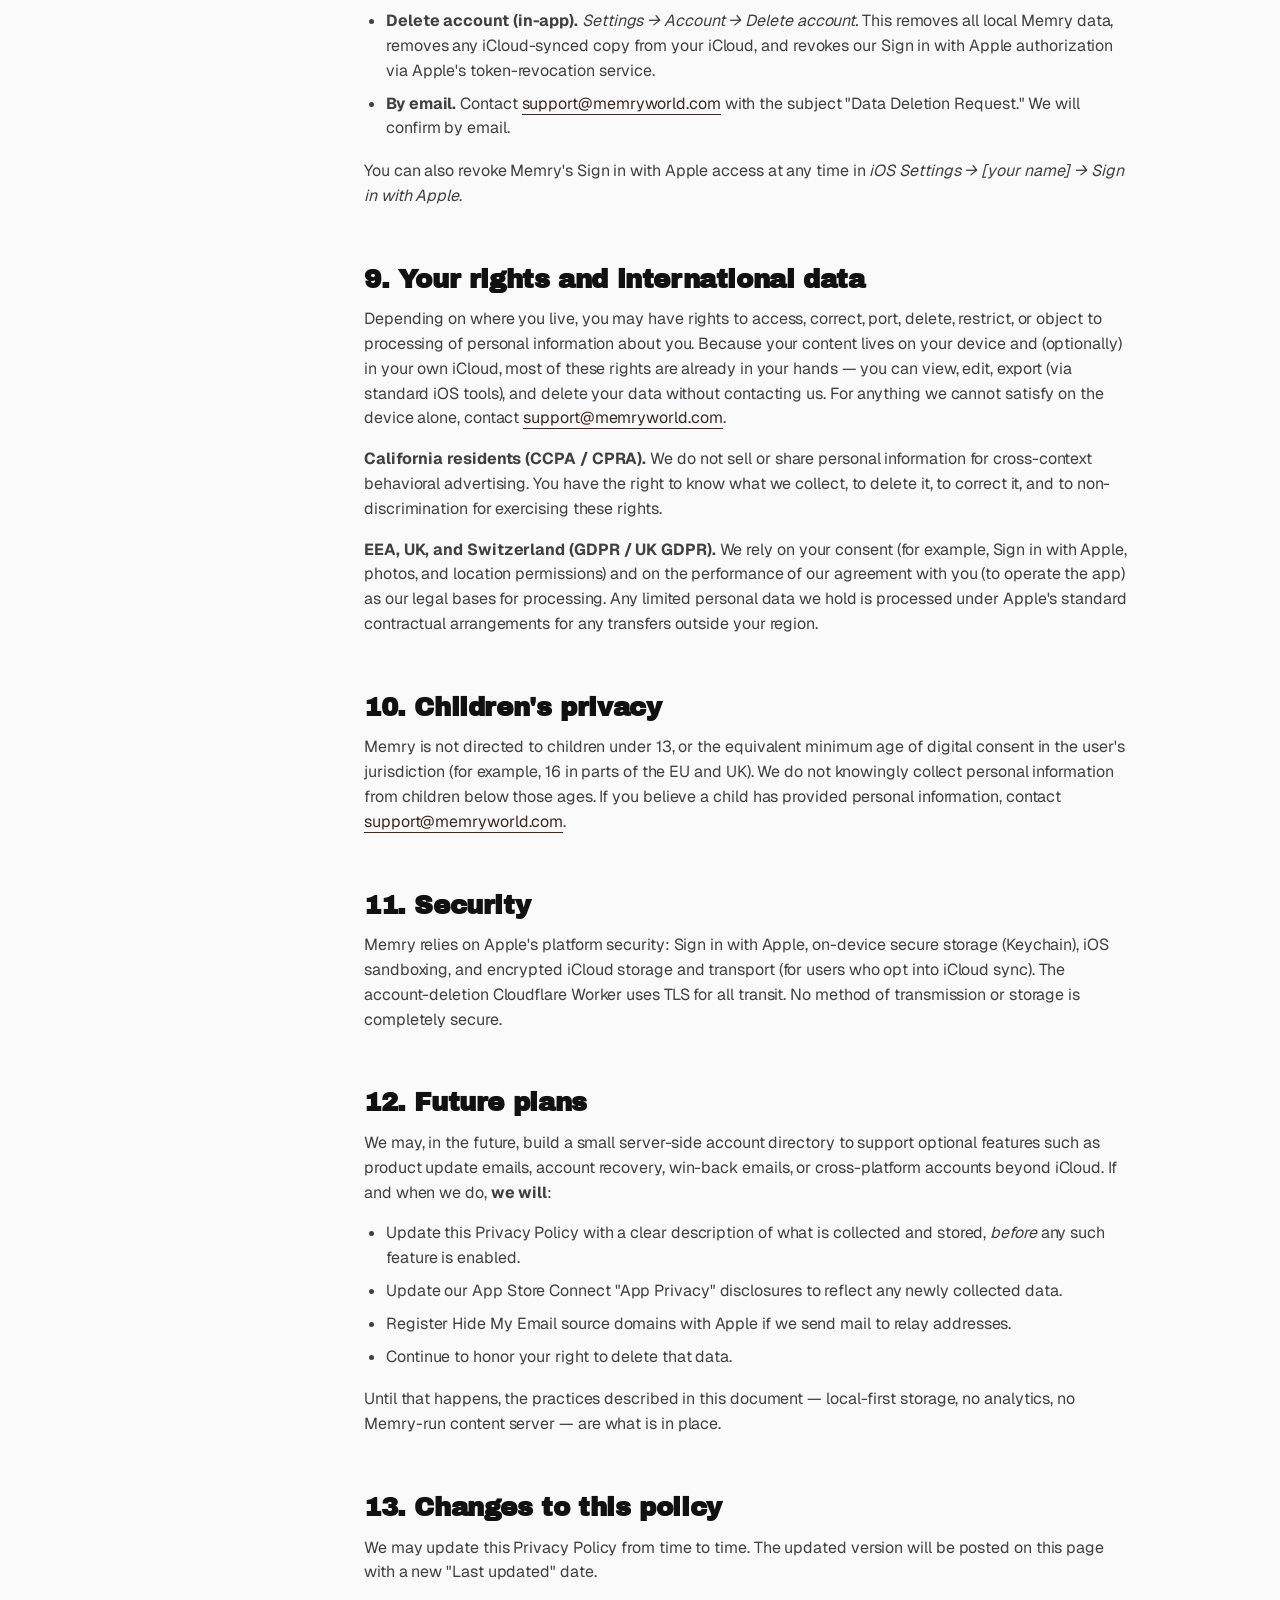
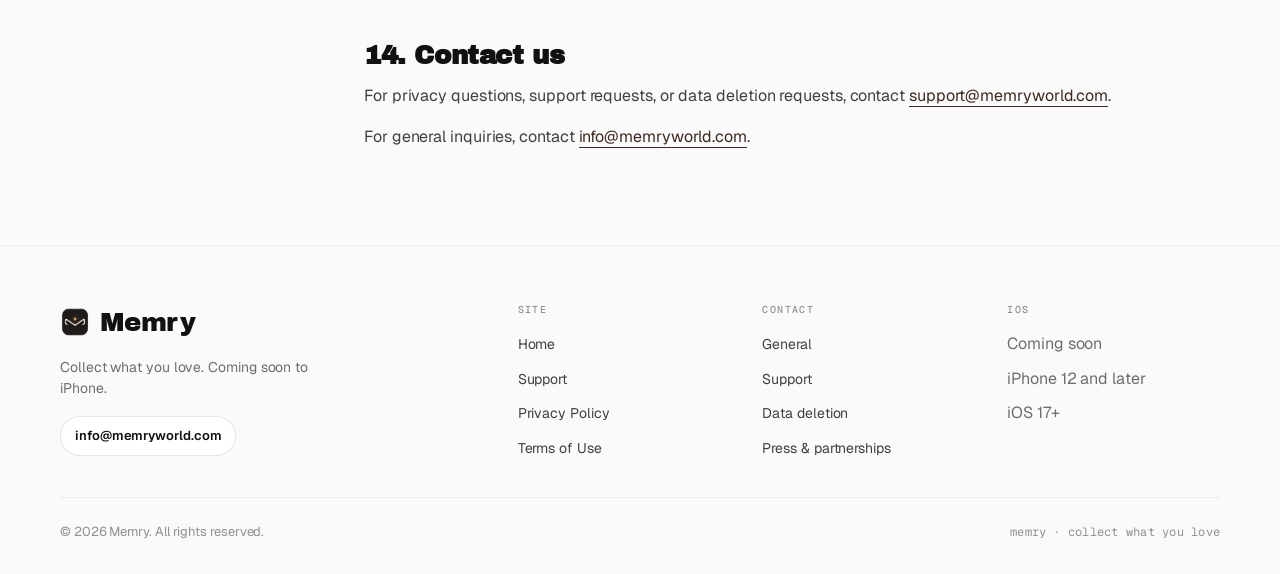
==== commit 2437a103: "Privacy: disclose location is "when in use" only, never Always App now requests only NSLocationWhenI" ====
--- a/privacy.html
+++ b/privacy.html
@@ -149,7 +149,7 @@
         <p>With your permission (granted through standard iOS prompts), Memry can read photos from your library or use your camera to attach photos to items. Photos are copied into Memry's local app directory on your device and, if iCloud sync is on, synced through your own iCloud. Memry never uploads them to its own servers, does not share them, and does not analyze them for any purpose other than displaying them in your collection.</p>
 
         <h3>Location</h3>
-        <p>With your permission, Memry can tag an item with your current location. Reading your location and turning coordinates into a place name are done on your device by Apple's Core Location framework. Location data is stored locally and optionally synced through your own iCloud — <strong>Memry never receives it</strong>.</p>
+        <p>With your permission, Memry can tag an item with your current location <strong>while you are using the app</strong>. Memry requests only Core Location's "when in use" authorization — it never asks for background or "Always" location access. Reading your location and turning coordinates into a place name are done on your device by Apple's Core Location framework. Location data is stored locally and optionally synced through your own iCloud — <strong>Memry never receives it</strong>.</p>
 
         <h3>Purchases (Apple StoreKit)</h3>
         <p>If you subscribe to a paid plan or make a one-time purchase, the transaction is handled entirely by Apple's StoreKit framework. Memry stores only your current entitlement state on your device. We do not receive or store your billing information.</p>
@@ -182,7 +182,7 @@
 
         <h2 id="photos">4. Photos, camera, and location</h2>
         <p><strong>Photos and camera.</strong> With your permission, Memry can access your photo library to attach an existing photo to an item, or use your camera to take a new photo to attach. Photos you add — including any embedded metadata they may carry (such as date, time, or GPS coordinates) — are stored locally on your device, and synced to your other devices through your own iCloud if iCloud sync is on. Memry does not upload your photos to its own servers, does not share them, and does not analyze them for any purpose other than displaying them in your collection.</p>
-        <p><strong>Location.</strong> With your permission, Memry can tag an item with your current location. Location is read and reverse-geocoded by Apple's Core Location framework on your device. It is stored locally and optionally synced through your own iCloud — Memry never receives it.</p>
+        <p><strong>Location.</strong> With your permission, Memry can tag an item with your current location <strong>while you are using the app</strong> — Memry only requests Core Location's "when in use" authorization, never background or "Always" location access. Location is read and reverse-geocoded by Apple's Core Location framework on your device. It is stored locally and optionally synced through your own iCloud — Memry never receives it.</p>
         <p><strong>Revocation.</strong> You can revoke camera, photo library, or location permissions at any time in <em>iOS Settings → Memry</em>, without affecting items you have already saved.</p>
 
         <h2 id="sharing">5. Data sharing</h2>
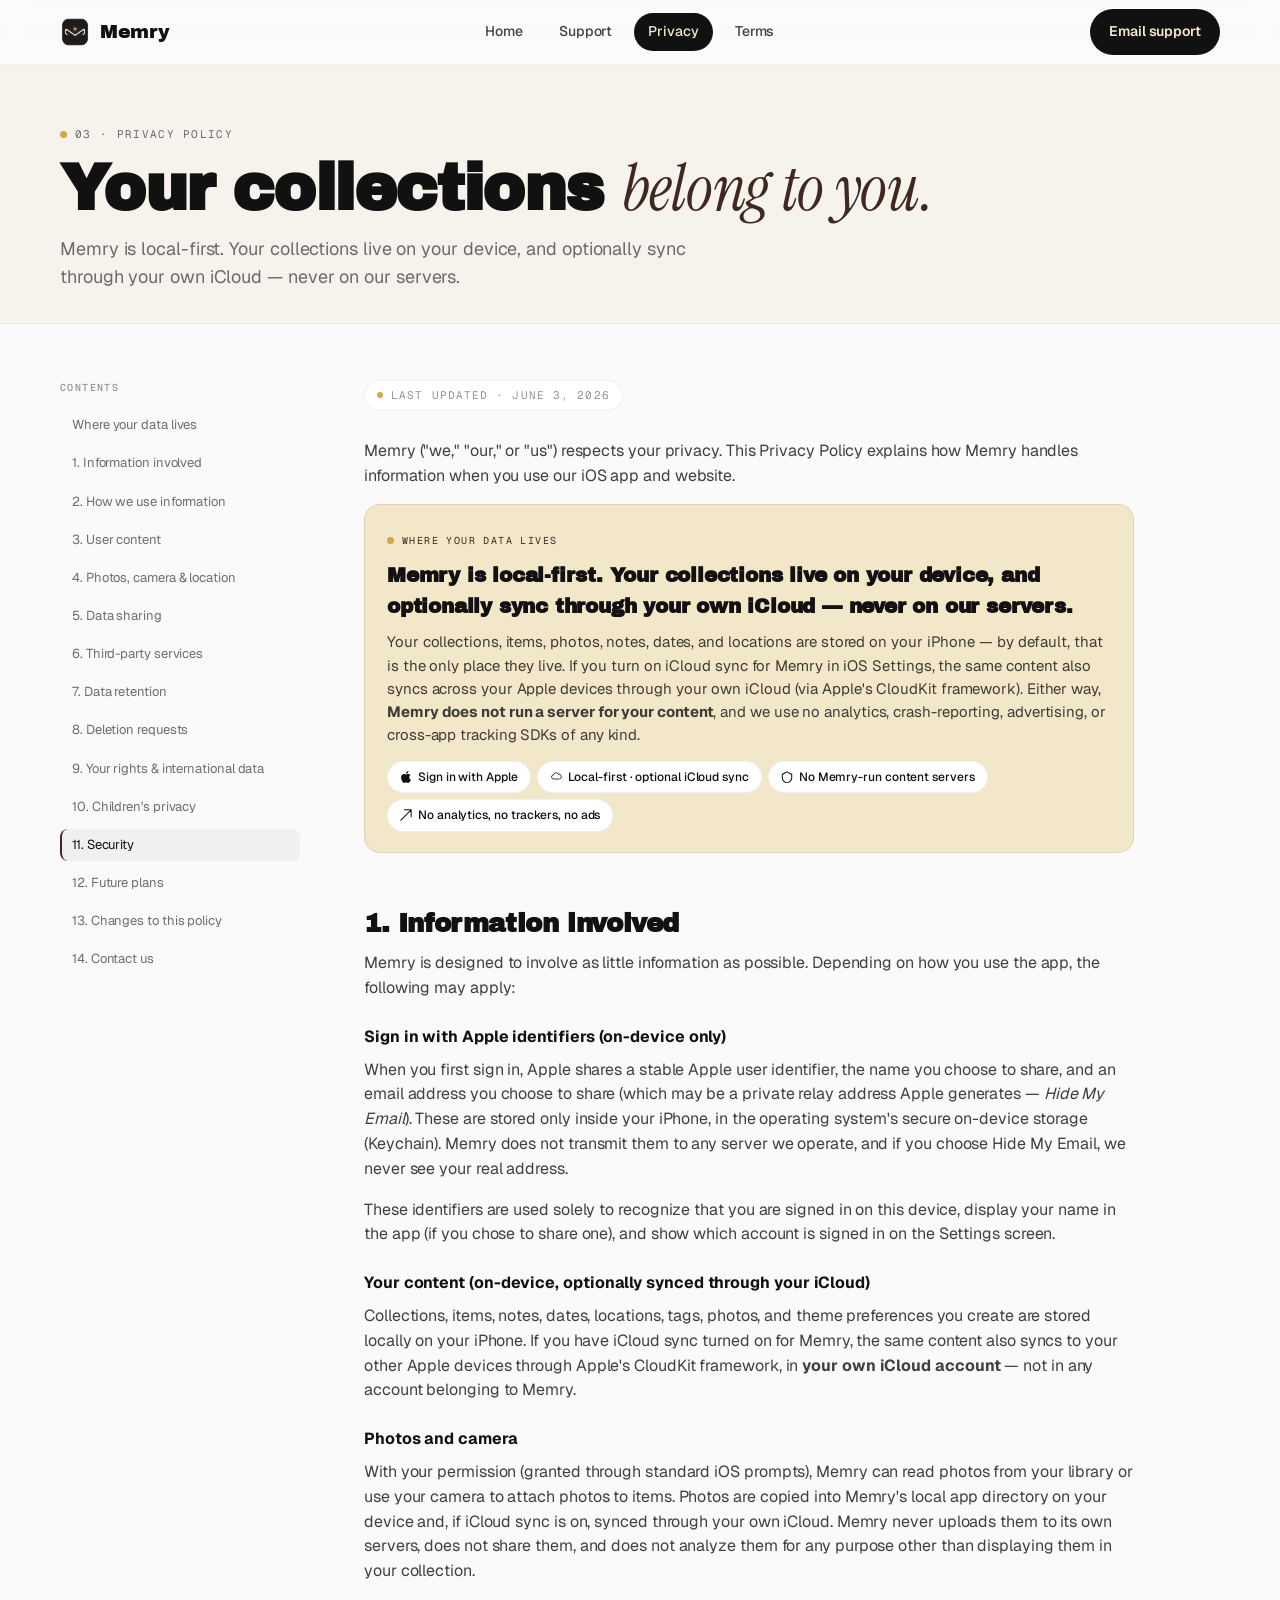
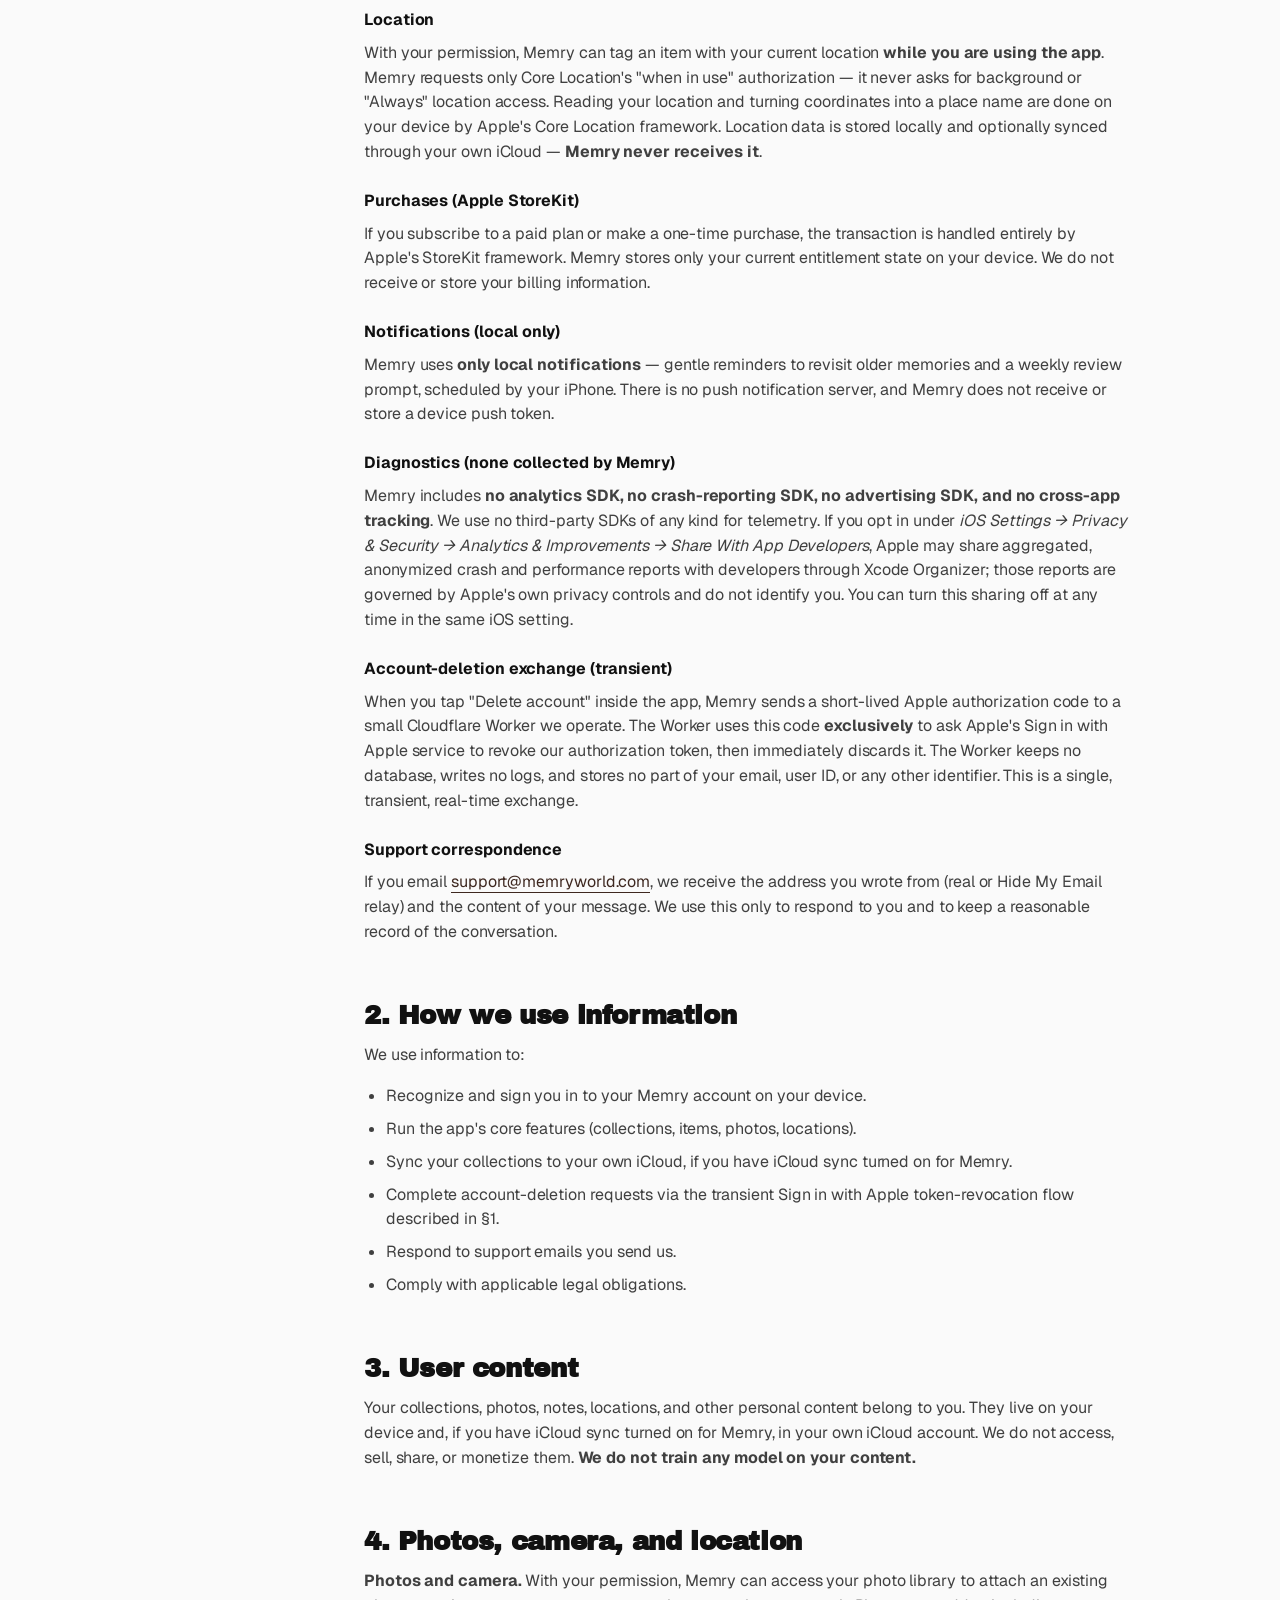
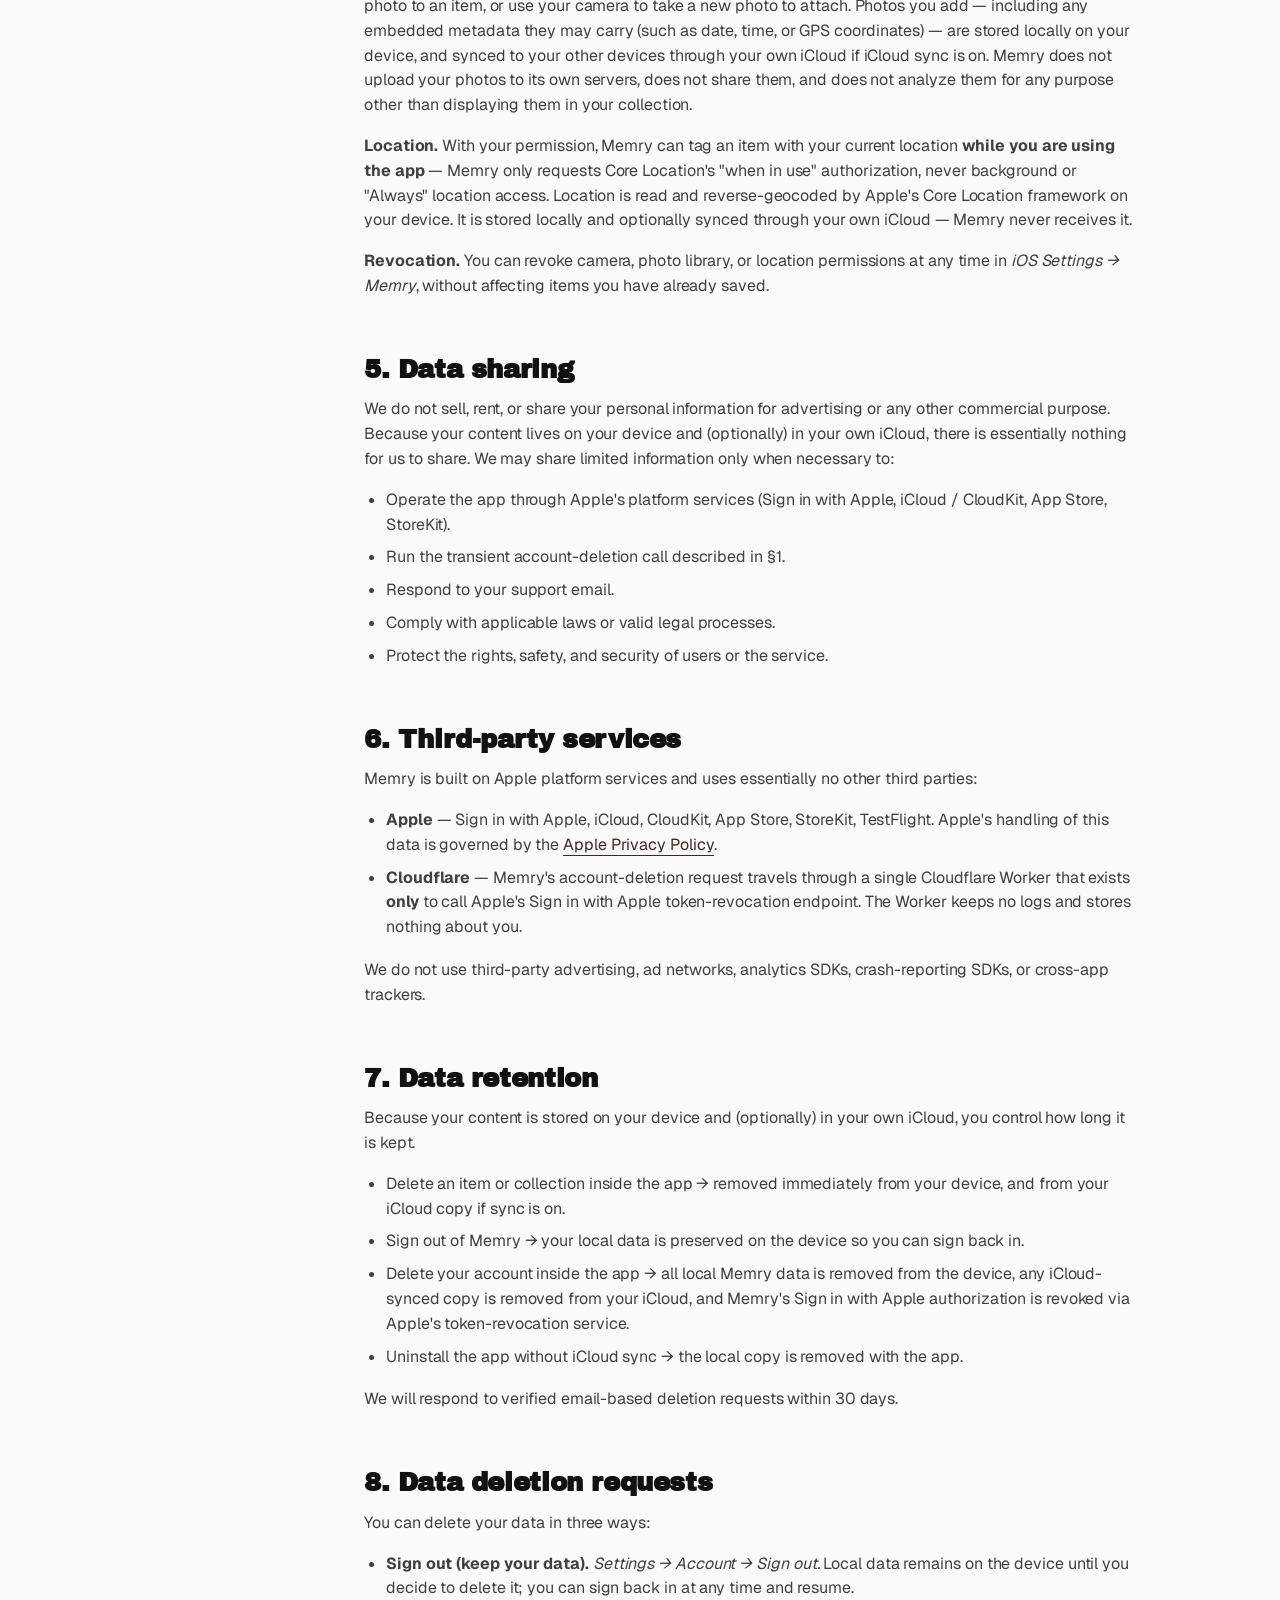
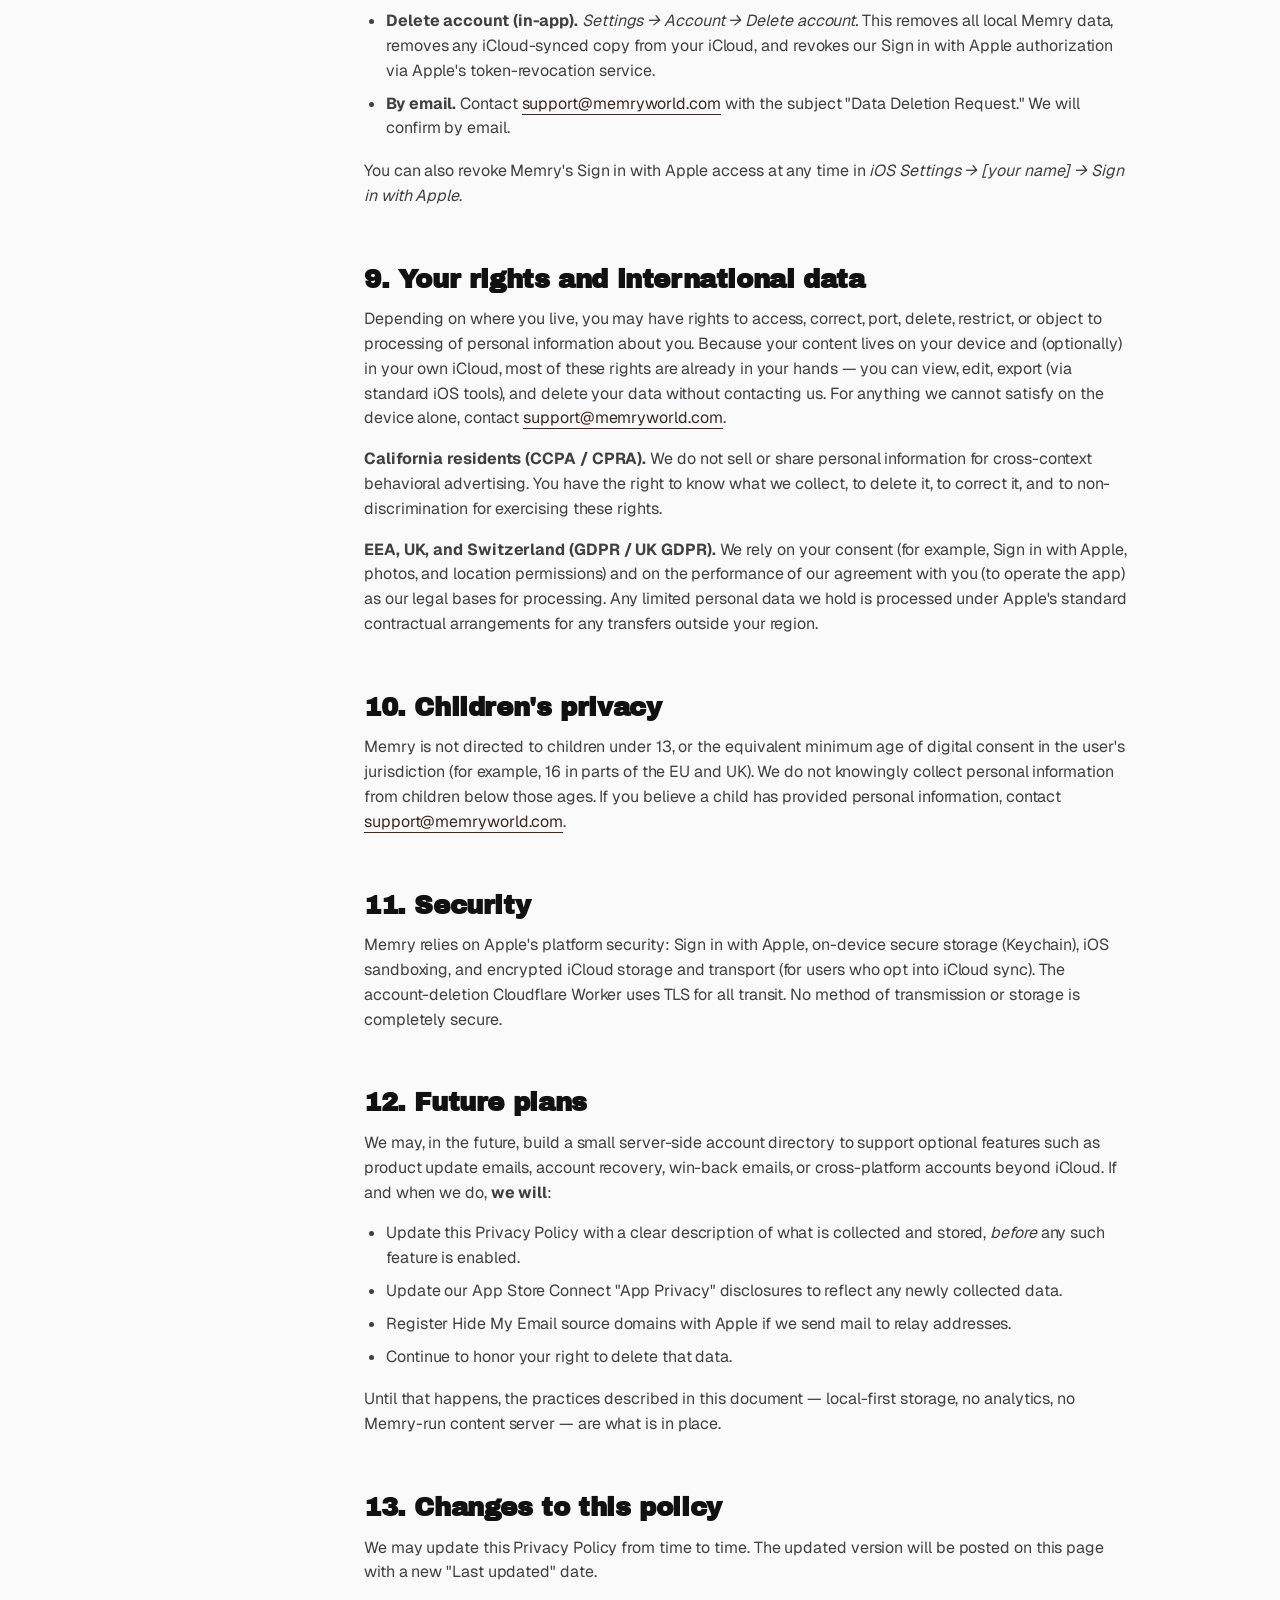
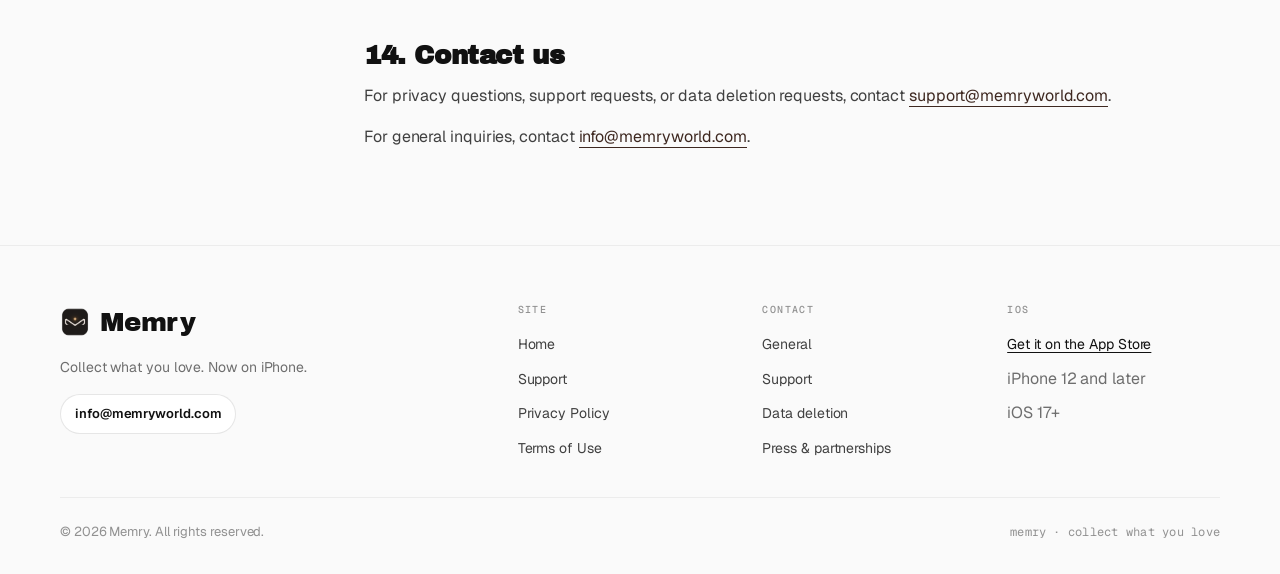
==== commit 5187eec4: "Site live: switch from "Coming soon" to App Store CTAs Memry shipped on the App Store at id 67751221" ====
--- a/privacy.html
+++ b/privacy.html
@@ -4,6 +4,7 @@
   <meta charset="utf-8"/>
   <meta name="viewport" content="width=device-width, initial-scale=1, viewport-fit=cover"/>
   <meta name="theme-color" content="#F6F2EC"/>
+  <meta name="apple-itunes-app" content="app-id=6775122126"/>
   <title>Privacy Policy · Memry</title>
   <meta name="description" content="How Memry handles your information. Memry is local-first, uses Sign in with Apple, and optionally syncs through your own iCloud — never on our servers."/>
 
@@ -260,7 +261,7 @@
     <div class="grid">
       <div class="brand-blk">
         <div class="brand" style="margin-bottom:14px;"><img class="logo-mark" src="/assets/icon.png" alt="" width="30" height="30"/><span class="word">Memry</span></div>
-        <p>Collect what you love. Coming soon to iPhone.</p>
+        <p>Collect what you love. Now on iPhone.</p>
         <a class="btn btn-soft" href="mailto:info@memryworld.com" style="font-size:13px;padding:9px 14px;">info@memryworld.com</a>
       </div>
       <div>
@@ -273,7 +274,7 @@
       </div>
       <div>
         <h4>iOS</h4>
-        <ul><li><span class="muted">Coming soon</span></li><li><span class="muted">iPhone 12 and later</span></li><li><span class="muted">iOS 17+</span></li></ul>
+        <ul><li><a href="https://apps.apple.com/us/app/memry-collect-your-world/id6775122126" target="_blank" rel="noopener" class="muted" style="color:var(--ink);text-decoration:underline;text-underline-offset:3px;">Get it on the App Store</a></li><li><span class="muted">iPhone 12 and later</span></li><li><span class="muted">iOS 17+</span></li></ul>
       </div>
     </div>
     <div class="legal"><div>© 2026 Memry. All rights reserved.</div><div class="mono">memry · collect what you love</div></div>
